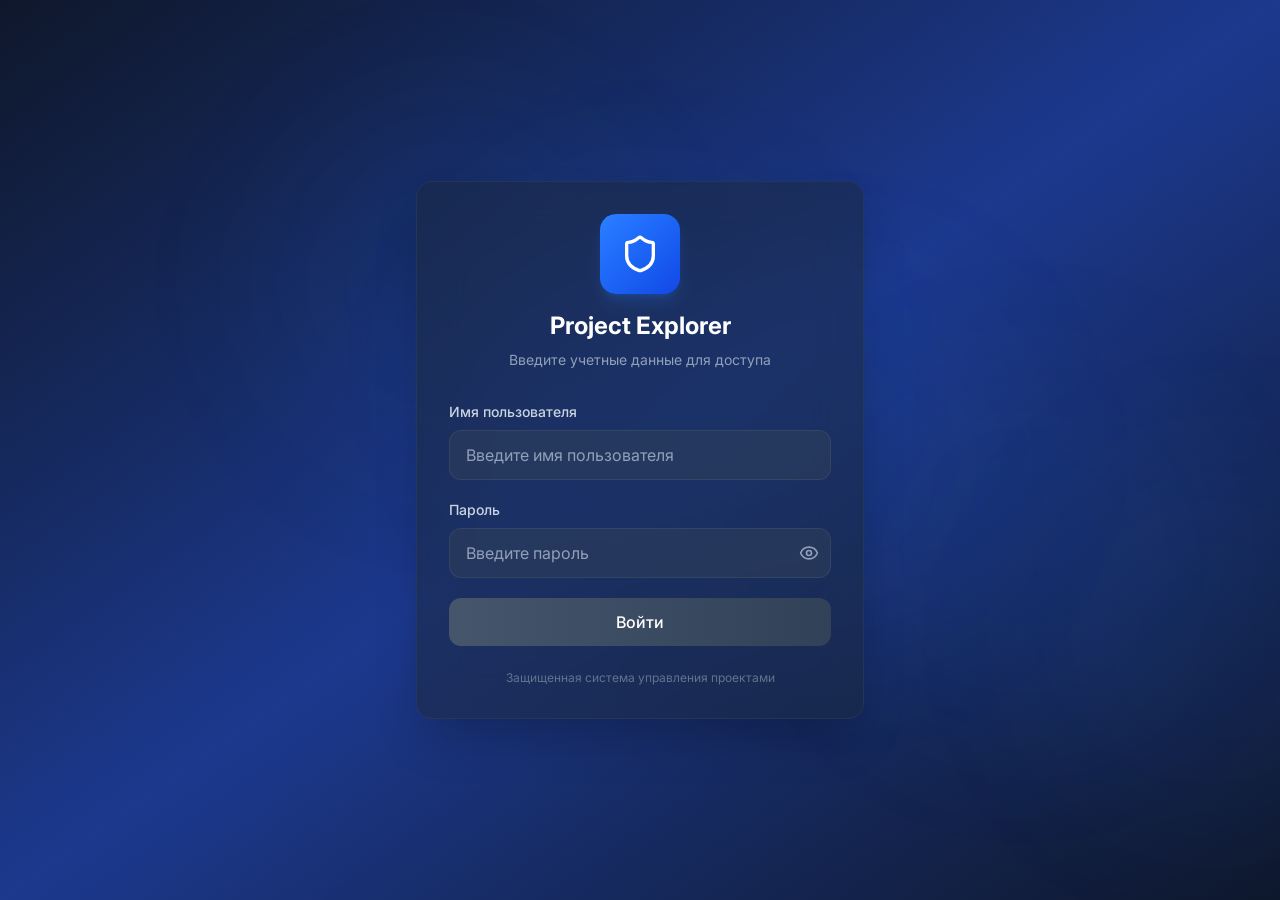
==== index.html @ 8162b289 "Главная 1:1 как в макете СПИИ Блоки и тексты Главной приведены к утверждённому макету: статистика 14" ====
<!doctype html>
<html lang="ru">
  <head>
    <meta charset="UTF-8" />
    <meta name="viewport" content="width=device-width, initial-scale=1.0" />
    <title>Project Explorer</title>
    <script type="module" crossorigin src="./assets/index-DrFW394L.js"></script>
    <script type="module" src="./editor-links.js"></script>
    <link rel="stylesheet" crossorigin href="./assets/index-DHuxmBoY.css">
  </head>
  <body>
    <div id="root"></div>
  </body>
</html>
---- assets/index-DHuxmBoY.css ----
@import"https://fonts.googleapis.com/css2?family=Inter:wght@400;500;600;700&family=JetBrains+Mono:wght@400;500&display=swap";.rd-page{height:calc(100vh - 45px);overflow-y:auto;background:#f1f5f9;color:#020617}.rd-page-inner{box-sizing:border-box;padding:16px;display:flex;flex-direction:column;gap:16px;min-height:100%}.rd-header{height:45px;background:#fff;border-bottom:1px solid #e2e8f0;display:flex;align-items:center;gap:14px;padding:0 16px;flex-shrink:0;position:relative;z-index:50}.rd-nav{display:flex;align-items:center;gap:2px;flex:1;min-width:0;height:100%;overflow-x:auto}.rd-nav-link{display:flex;align-items:center;gap:7px;height:45px;padding:0 10px;color:#475569;font-size:14px;font-weight:500;border:0;background:none;border-bottom:2px solid transparent;box-sizing:border-box;white-space:nowrap;cursor:pointer}.rd-nav-link:hover{color:#020617}.rd-nav-link.is-active{color:#2563eb;border-bottom-color:#2563eb}.rd-search{display:flex;align-items:center;gap:8px;height:34px;width:240px;padding:0 8px 0 10px;box-sizing:border-box;border:1px solid #e2e8f0;border-radius:8px;background:#fff;color:#64748b}.rd-search input{border:0;outline:0;background:transparent;font:inherit;font-size:14px;color:#020617;width:100%}.rd-kbd{font-size:11px;color:#475569;border:1px solid #e2e8f0;border-radius:5px;padding:0 5px;background:#f8fafc;white-space:nowrap}.rd-card{background:#fff;border:1px solid #e2e8f0;border-radius:12px;box-shadow:0 1px 2px #0f172a0d}.rd-icon-btn{width:32px;height:32px;display:inline-flex;align-items:center;justify-content:center;border:0;border-radius:8px;background:transparent;color:#475569;position:relative;flex:none;cursor:pointer}.rd-icon-btn:hover{background:#f1f5f9;color:#020617}.rd-btn{height:32px;padding:0 12px;border-radius:8px;font-size:13px;font-weight:500;border:1px solid #e2e8f0;background:#fff;color:#0f172a;display:inline-flex;align-items:center;gap:6px;white-space:nowrap;cursor:pointer}.rd-btn:hover{background:#f8fafc}.rd-btn-primary{background:#155dfc;border-color:#155dfc;color:#fff}.rd-btn-primary:hover{background:#1447e6}.rd-seg-group{display:flex;gap:2px;padding:2px;border-radius:9px;background:#f1f5f9}.rd-seg{border:0;background:transparent;height:26px;padding:0 9px;border-radius:7px;font-size:13px;font-weight:500;color:#5b6b80;display:inline-flex;align-items:center;justify-content:center;gap:5px;white-space:nowrap;cursor:pointer}.rd-seg:hover{color:#020617}.rd-seg.is-on{background:#fff;color:#2563eb;box-shadow:0 1px 3px #0000001a,0 1px 2px -1px #0000001a}.rd-cnt{color:#64748b;font-weight:500}.rd-pill{min-width:20px;height:20px;padding:0 6px;box-sizing:border-box;border:1px solid #e2e8f0;border-radius:999px;background:#fff;font-size:12px;font-weight:500;color:#0f172a;display:inline-flex;align-items:center;justify-content:center;flex:none}.rd-tag{display:inline-flex;align-items:center;height:22px;padding:0 8px;border-radius:6px;background:#f1f5f9;font-size:12px;font-weight:500;color:#334155}.rd-dot{display:inline-block;width:7px;height:7px;border-radius:50%;flex:none;background:#94a3b8}.rd-dot.lg{width:10px;height:10px}.rd-dot-active{background:#00a63e}.rd-dot-archived{background:#94a3b8}.rd-dot-draft{background:#6b7280}.rd-dot-completed{background:#8b5cf6}.rd-dot-frozen{background:#38bdf8}.rd-dot-neutral{background:#94a3b8}.rd-h2{margin:0;font-size:15px;font-weight:600;color:#020617}.rd-muted{color:#64748b}.rd-mono{font-family:var(--font-mono, ui-monospace, monospace);letter-spacing:.02em}.rd-link{color:#2563eb;font-size:13px;font-weight:500;background:none;border:0;padding:0;cursor:pointer}.rd-link:hover{color:#1d4ed8;text-decoration:underline}.rd-ellipsis{white-space:nowrap;overflow:hidden;text-overflow:ellipsis;min-width:0}.rd-banner{position:relative;isolation:isolate;display:flex;align-items:center;flex-shrink:0;box-sizing:border-box;overflow:hidden;border:1px solid #d5e5f6;border-radius:18px;background:#edf6ff}.rd-banner>img{position:absolute;top:0;right:0;bottom:0;left:0;z-index:-1;display:block;width:100%;height:100%;object-fit:cover;object-position:right center;pointer-events:none}.rd-banner.home{min-height:200px;height:clamp(200px,16vw,280px);padding:28px}.rd-banner.catalog{min-height:150px;height:clamp(150px,11vw,190px);padding:24px 28px}.rd-banner h1{margin:0;color:#416fb7;font-weight:600;line-height:1.15;letter-spacing:-.025em}.rd-banner-search{display:flex;align-items:center;gap:8px;height:38px;padding:0 12px;border:1px solid #d8e4f3;border-radius:10px;background:#fffffff5;box-shadow:0 5px 22px #527ab214;color:#64748b}.rd-banner-search input{border:0;outline:0;background:transparent;font:inherit;font-size:13px;color:#172d50;width:100%}.rd-metric{display:flex;gap:18px;align-items:flex-start;padding:10px 14px 10px 12px;border:1px solid #cbdff0;border-radius:13px;background:#e5f0faf0;box-shadow:0 2px 8px #6282ac06;color:#243c60}.rd-metric dl{margin:0;display:grid;grid-template-columns:auto auto;column-gap:28px;row-gap:1px;font-size:12px}.rd-metric dt{display:flex;align-items:center;gap:6px}.rd-metric dd{margin:0;text-align:right;color:#416fb7;font-weight:600}@media(max-width:720px){.rd-banner{height:auto!important;padding:18px!important}}.rd-rail{flex:0 0 300px;max-width:300px;min-width:0;display:flex;flex-direction:column}.rd-rail.is-collapsed{flex:0 0 64px;max-width:64px}.rd-ind{width:100%;display:flex;align-items:center;gap:10px;height:40px;padding:0 8px 0 10px;border:1px solid transparent;border-radius:8px;background:transparent;font-size:14px;font-weight:500;color:#0f172a;text-align:left;cursor:pointer}.rd-ind:hover{background:#f1f5f9}.rd-ind.is-on{background:#eff6ff;border-color:#dbeafe;color:#2563eb}.rd-ind-name{flex:1;min-width:0;overflow:hidden;text-overflow:ellipsis;white-space:nowrap}.rd-rail.is-collapsed .rd-ind-name,.rd-rail.is-collapsed .rd-pill,.rd-rail.is-collapsed .rd-rail-head{display:none!important}.rd-rail.is-collapsed .rd-ind{justify-content:center;padding:0}@media(max-width:720px){.rd-rail{flex:1 1 100%;max-width:none}}.rd-chip{height:34px;padding:0 10px;border:1px solid #e2e8f0;border-radius:9px;background:#fff;display:inline-flex;align-items:center;gap:8px;font-size:12px;color:#64748b;white-space:nowrap;cursor:pointer}.rd-chip strong{font-size:14px;font-weight:500;color:#0f172a}.rd-chip:hover{border-color:#cbd5e1}.rd-chip.ghost{height:30px;color:#334155}.rd-recent{display:flex;align-items:flex-start;gap:10px;min-width:0;padding:11px 12px;border:1px solid #e2e8f0;border-radius:12px;background:#fff;text-align:left;cursor:pointer}.rd-recent:hover{border-color:#bfdbfe}.rd-pcard{display:flex;flex-direction:column;gap:8px;min-width:0;padding:12px 12px 11px;border:1px solid #e2e8f0;border-radius:12px;background:#fff;text-align:left;cursor:pointer;transition:border-color .15s,box-shadow .15s}.rd-pcard:hover{border-color:#bfdbfe;box-shadow:0 4px 16px #2563eb14}.rd-pcard.is-sel{border-color:#60a5fa;box-shadow:0 0 0 3px #dbeafe}.rd-trow{display:grid;gap:12px;align-items:center;padding:9px 14px;border:0;border-bottom:1px solid #eef2f7;background:none;width:100%;text-align:left;cursor:pointer}.rd-trow:hover{background:#f8fafc}.rd-trow.is-sel{background:#eff6ff}.rd-trow.compact{border-bottom:0;border-radius:8px;padding:8px 10px}.rd-tab{border:0;background:transparent;height:40px;padding:0 2px;margin-bottom:-1px;font-size:14px;font-weight:500;color:#64748b;display:inline-flex;align-items:center;gap:6px;border-bottom:2px solid transparent;white-space:nowrap;cursor:pointer}.rd-tab:hover{color:#020617}.rd-tab.is-on{color:#2563eb;border-bottom-color:#2563eb}.rd-stat{display:flex;flex-direction:column;gap:2px;padding:10px 12px;border:1px solid #e2e8f0;border-radius:10px;background:#fff;min-width:0}.rd-ini{height:18px;padding:0 5px;border-radius:5px;background:#f1f5f9;color:#0f172a;font-size:10px;font-weight:600;display:inline-flex;align-items:center}.rd-tree-row{width:100%;display:flex;align-items:center;gap:6px;height:32px;padding:0 8px 0 4px;border:0;border-radius:6px;background:transparent;text-align:left;font-size:14px;color:#0f172a;cursor:pointer}.rd-tree-row:hover{background:#f1f5f9}.rd-tree-row.is-sel{background:#eff6ff;color:#2563eb}.rd-chev{display:inline-flex;width:16px;height:16px;flex:none;color:#64748b;transition:transform .15s ease}.rd-chev.is-open{transform:rotate(90deg)}.rd-chev.is-leaf{visibility:hidden}.rd-row-hover:hover{background:#f8fafc}.rd-page button:focus-visible,.rd-header button:focus-visible,.rd-page input:focus-visible{outline:2px solid #2563eb;outline-offset:2px}/*! tailwindcss v4.2.2 | MIT License | https://tailwindcss.com */@layer properties{@supports (((-webkit-hyphens:none)) and (not (margin-trim:inline))) or ((-moz-orient:inline) and (not (color:rgb(from red r g b)))){*,:before,:after,::backdrop{--tw-translate-x:0;--tw-translate-y:0;--tw-translate-z:0;--tw-scale-x:1;--tw-scale-y:1;--tw-scale-z:1;--tw-rotate-x:initial;--tw-rotate-y:initial;--tw-rotate-z:initial;--tw-skew-x:initial;--tw-skew-y:initial;--tw-space-y-reverse:0;--tw-divide-y-reverse:0;--tw-border-style:solid;--tw-gradient-position:initial;--tw-gradient-from:#0000;--tw-gradient-via:#0000;--tw-gradient-to:#0000;--tw-gradient-stops:initial;--tw-gradient-via-stops:initial;--tw-gradient-from-position:0%;--tw-gradient-via-position:50%;--tw-gradient-to-position:100%;--tw-leading:initial;--tw-font-weight:initial;--tw-tracking:initial;--tw-ordinal:initial;--tw-slashed-zero:initial;--tw-numeric-figure:initial;--tw-numeric-spacing:initial;--tw-numeric-fraction:initial;--tw-shadow:0 0 #0000;--tw-shadow-color:initial;--tw-shadow-alpha:100%;--tw-inset-shadow:0 0 #0000;--tw-inset-shadow-color:initial;--tw-inset-shadow-alpha:100%;--tw-ring-color:initial;--tw-ring-shadow:0 0 #0000;--tw-inset-ring-color:initial;--tw-inset-ring-shadow:0 0 #0000;--tw-ring-inset:initial;--tw-ring-offset-width:0px;--tw-ring-offset-color:#fff;--tw-ring-offset-shadow:0 0 #0000;--tw-outline-style:solid;--tw-blur:initial;--tw-brightness:initial;--tw-contrast:initial;--tw-grayscale:initial;--tw-hue-rotate:initial;--tw-invert:initial;--tw-opacity:initial;--tw-saturate:initial;--tw-sepia:initial;--tw-drop-shadow:initial;--tw-drop-shadow-color:initial;--tw-drop-shadow-alpha:100%;--tw-drop-shadow-size:initial;--tw-backdrop-blur:initial;--tw-backdrop-brightness:initial;--tw-backdrop-contrast:initial;--tw-backdrop-grayscale:initial;--tw-backdrop-hue-rotate:initial;--tw-backdrop-invert:initial;--tw-backdrop-opacity:initial;--tw-backdrop-saturate:initial;--tw-backdrop-sepia:initial;--tw-duration:initial;--tw-ease:initial;--tw-content:""}}}@layer theme{:root,:host{--font-sans:"Inter", ui-sans-serif, system-ui, sans-serif;--font-mono:"JetBrains Mono", ui-monospace, SFMono-Regular, monospace;--color-red-400:oklch(70.4% .191 22.216);--color-red-500:oklch(63.7% .237 25.331);--color-red-600:oklch(57.7% .245 27.325);--color-amber-500:oklch(76.9% .188 70.08);--color-amber-600:oklch(66.6% .179 58.318);--color-green-500:oklch(72.3% .219 149.579);--color-emerald-100:oklch(95% .052 163.051);--color-emerald-500:oklch(69.6% .17 162.48);--color-emerald-600:oklch(59.6% .145 163.225);--color-emerald-700:oklch(50.8% .118 165.612);--color-cyan-400:oklch(78.9% .154 211.53);--color-sky-50:oklch(97.7% .013 236.62);--color-sky-100:oklch(95.1% .026 236.824);--color-sky-200:oklch(90.1% .058 230.902);--color-sky-300:oklch(82.8% .111 230.318);--color-sky-400:oklch(74.6% .16 232.661);--color-sky-500:oklch(68.5% .169 237.323);--color-sky-600:oklch(58.8% .158 241.966);--color-sky-700:oklch(50% .134 242.749);--color-sky-800:oklch(44.3% .11 240.79);--color-blue-500:oklch(62.3% .214 259.815);--color-blue-600:oklch(54.6% .245 262.881);--color-blue-700:oklch(48.8% .243 264.376);--color-blue-900:oklch(37.9% .146 265.522);--color-purple-500:oklch(62.7% .265 303.9);--color-purple-600:oklch(55.8% .288 302.321);--color-slate-50:oklch(98.4% .003 247.858);--color-slate-100:oklch(96.8% .007 247.896);--color-slate-200:oklch(92.9% .013 255.508);--color-slate-300:oklch(86.9% .022 252.894);--color-slate-400:oklch(70.4% .04 256.788);--color-slate-500:oklch(55.4% .046 257.417);--color-slate-600:oklch(44.6% .043 257.281);--color-slate-700:oklch(37.2% .044 257.287);--color-slate-800:oklch(27.9% .041 260.031);--color-slate-900:oklch(20.8% .042 265.755);--color-black:#000;--color-white:#fff;--spacing:.25rem;--container-xs:20rem;--container-sm:24rem;--container-md:28rem;--container-2xl:42rem;--container-4xl:56rem;--container-6xl:72rem;--container-7xl:80rem;--text-xs:.75rem;--text-xs--line-height:calc(1 / .75);--text-sm:.875rem;--text-sm--line-height:calc(1.25 / .875);--text-base:1rem;--text-base--line-height: 1.5 ;--text-lg:1.125rem;--text-lg--line-height:calc(1.75 / 1.125);--text-xl:1.25rem;--text-xl--line-height:calc(1.75 / 1.25);--text-2xl:1.5rem;--text-2xl--line-height:calc(2 / 1.5);--text-3xl:1.875rem;--text-3xl--line-height: 1.2 ;--font-weight-normal:400;--font-weight-medium:500;--font-weight-semibold:600;--font-weight-bold:700;--tracking-tight:-.025em;--tracking-wide:.025em;--tracking-wider:.05em;--tracking-widest:.1em;--leading-tight:1.25;--leading-relaxed:1.625;--radius-sm:.25rem;--radius-md:.375rem;--radius-lg:.5rem;--radius-xl:.75rem;--radius-2xl:1rem;--ease-in:cubic-bezier(.4, 0, 1, 1);--ease-out:cubic-bezier(0, 0, .2, 1);--ease-in-out:cubic-bezier(.4, 0, .2, 1);--blur-md:12px;--blur-xl:24px;--blur-3xl:64px;--default-transition-duration:.15s;--default-transition-timing-function:cubic-bezier(.4, 0, .2, 1);--default-font-family:var(--font-sans);--default-mono-font-family:var(--font-mono);--color-bg:#f4f7f9;--color-surface:#fff;--color-border:#e2e8f0;--color-border-hover:#cbd5e1;--color-text:#0f172a;--color-text-muted:#64748b;--color-text-dim:#475569;--color-accent:#002cff}}@layer base{*,:after,:before,::backdrop{box-sizing:border-box;border:0 solid;margin:0;padding:0}::file-selector-button{box-sizing:border-box;border:0 solid;margin:0;padding:0}html,:host{-webkit-text-size-adjust:100%;-moz-tab-size:4;tab-size:4;line-height:1.5;font-family:var(--default-font-family,ui-sans-serif, system-ui, sans-serif, "Apple Color Emoji", "Segoe UI Emoji", "Segoe UI Symbol", "Noto Color Emoji");font-feature-settings:var(--default-font-feature-settings,normal);font-variation-settings:var(--default-font-variation-settings,normal);-webkit-tap-highlight-color:transparent}hr{height:0;color:inherit;border-top-width:1px}abbr:where([title]){-webkit-text-decoration:underline dotted;text-decoration:underline dotted}h1,h2,h3,h4,h5,h6{font-size:inherit;font-weight:inherit}a{color:inherit;-webkit-text-decoration:inherit;text-decoration:inherit}b,strong{font-weight:bolder}code,kbd,samp,pre{font-family:var(--default-mono-font-family,ui-monospace, SFMono-Regular, Menlo, Monaco, Consolas, "Liberation Mono", "Courier New", monospace);font-feature-settings:var(--default-mono-font-feature-settings,normal);font-variation-settings:var(--default-mono-font-variation-settings,normal);font-size:1em}small{font-size:80%}sub,sup{vertical-align:baseline;font-size:75%;line-height:0;position:relative}sub{bottom:-.25em}sup{top:-.5em}table{text-indent:0;border-color:inherit;border-collapse:collapse}:-moz-focusring{outline:auto}progress{vertical-align:baseline}summary{display:list-item}ol,ul,menu{list-style:none}img,svg,video,canvas,audio,iframe,embed,object{vertical-align:middle;display:block}img,video{max-width:100%;height:auto}button,input,select,optgroup,textarea{font:inherit;font-feature-settings:inherit;font-variation-settings:inherit;letter-spacing:inherit;color:inherit;opacity:1;background-color:#0000;border-radius:0}::file-selector-button{font:inherit;font-feature-settings:inherit;font-variation-settings:inherit;letter-spacing:inherit;color:inherit;opacity:1;background-color:#0000;border-radius:0}:where(select:is([multiple],[size])) optgroup{font-weight:bolder}:where(select:is([multiple],[size])) optgroup option{padding-inline-start:20px}::file-selector-button{margin-inline-end:4px}::placeholder{opacity:1}@supports (not ((-webkit-appearance:-apple-pay-button))) or (contain-intrinsic-size:1px){::placeholder{color:currentColor}@supports (color:color-mix(in lab,red,red)){::placeholder{color:color-mix(in oklab,currentcolor 50%,transparent)}}}textarea{resize:vertical}::-webkit-search-decoration{-webkit-appearance:none}::-webkit-date-and-time-value{min-height:1lh;text-align:inherit}::-webkit-datetime-edit{display:inline-flex}::-webkit-datetime-edit-fields-wrapper{padding:0}::-webkit-datetime-edit{padding-block:0}::-webkit-datetime-edit-year-field{padding-block:0}::-webkit-datetime-edit-month-field{padding-block:0}::-webkit-datetime-edit-day-field{padding-block:0}::-webkit-datetime-edit-hour-field{padding-block:0}::-webkit-datetime-edit-minute-field{padding-block:0}::-webkit-datetime-edit-second-field{padding-block:0}::-webkit-datetime-edit-millisecond-field{padding-block:0}::-webkit-datetime-edit-meridiem-field{padding-block:0}::-webkit-calendar-picker-indicator{line-height:1}:-moz-ui-invalid{box-shadow:none}button,input:where([type=button],[type=reset],[type=submit]){-webkit-appearance:button;-moz-appearance:button;appearance:button}::file-selector-button{-webkit-appearance:button;-moz-appearance:button;appearance:button}::-webkit-inner-spin-button{height:auto}::-webkit-outer-spin-button{height:auto}[hidden]:where(:not([hidden=until-found])){display:none!important}}@layer components;@layer utilities{.pointer-events-none{pointer-events:none}.visible{visibility:visible}.sr-only{clip-path:inset(50%);white-space:nowrap;border-width:0;width:1px;height:1px;margin:-1px;padding:0;position:absolute;overflow:hidden}.absolute{position:absolute}.fixed{position:fixed}.relative{position:relative}.static{position:static}.inset-0{inset:calc(var(--spacing) * 0)}.inset-x-2{inset-inline:calc(var(--spacing) * 2)}.inset-y-2{inset-block:calc(var(--spacing) * 2)}.start{inset-inline-start:var(--spacing)}.end{inset-inline-end:var(--spacing)}.top-0{top:calc(var(--spacing) * 0)}.top-1\/2{top:50%}.top-12{top:calc(var(--spacing) * 12)}.top-40{top:calc(var(--spacing) * 40)}.top-full{top:100%}.right-0{right:calc(var(--spacing) * 0)}.right-3{right:calc(var(--spacing) * 3)}.right-3\.5{right:calc(var(--spacing) * 3.5)}.left-0{left:calc(var(--spacing) * 0)}.left-1\/2{left:50%}.left-2\.5{left:calc(var(--spacing) * 2.5)}.left-3\.5{left:calc(var(--spacing) * 3.5)}.left-40{left:calc(var(--spacing) * 40)}.left-64{left:calc(var(--spacing) * 64)}.z-10{z-index:10}.z-20{z-index:20}.z-50{z-index:50}.z-\[1000\]{z-index:1000}.z-\[1100\]{z-index:1100}.order-1{order:1}.order-2{order:2}.order-3{order:3}.order-4{order:4}.order-5{order:5}.col-span-2{grid-column:span 2/span 2}.container{width:100%}@media(min-width:40rem){.container{max-width:40rem}}@media(min-width:48rem){.container{max-width:48rem}}@media(min-width:64rem){.container{max-width:64rem}}@media(min-width:80rem){.container{max-width:80rem}}@media(min-width:96rem){.container{max-width:96rem}}.mx-1{margin-inline:calc(var(--spacing) * 1)}.mx-auto{margin-inline:auto}.my-1{margin-block:calc(var(--spacing) * 1)}.mt-0\.5{margin-top:calc(var(--spacing) * .5)}.mt-1{margin-top:calc(var(--spacing) * 1)}.mt-2{margin-top:calc(var(--spacing) * 2)}.mt-4{margin-top:calc(var(--spacing) * 4)}.mt-6{margin-top:calc(var(--spacing) * 6)}.mr-3{margin-right:calc(var(--spacing) * 3)}.mr-4{margin-right:calc(var(--spacing) * 4)}.mb-0\.5{margin-bottom:calc(var(--spacing) * .5)}.mb-1{margin-bottom:calc(var(--spacing) * 1)}.mb-1\.5{margin-bottom:calc(var(--spacing) * 1.5)}.mb-2{margin-bottom:calc(var(--spacing) * 2)}.mb-3{margin-bottom:calc(var(--spacing) * 3)}.mb-4{margin-bottom:calc(var(--spacing) * 4)}.mb-5{margin-bottom:calc(var(--spacing) * 5)}.mb-6{margin-bottom:calc(var(--spacing) * 6)}.mb-8{margin-bottom:calc(var(--spacing) * 8)}.-ml-1{margin-left:calc(var(--spacing) * -1)}.ml-1{margin-left:calc(var(--spacing) * 1)}.ml-2{margin-left:calc(var(--spacing) * 2)}.ml-3{margin-left:calc(var(--spacing) * 3)}.ml-auto{margin-left:auto}.line-clamp-3{-webkit-line-clamp:3;-webkit-box-orient:vertical;display:-webkit-box;overflow:hidden}.block{display:block}.contents{display:contents}.flex{display:flex}.grid{display:grid}.hidden{display:none}.inline{display:inline}.inline-flex{display:inline-flex}.table{display:table}.h-1{height:calc(var(--spacing) * 1)}.h-1\.5{height:calc(var(--spacing) * 1.5)}.h-2{height:calc(var(--spacing) * 2)}.h-3{height:calc(var(--spacing) * 3)}.h-3\.5{height:calc(var(--spacing) * 3.5)}.h-4{height:calc(var(--spacing) * 4)}.h-4\.5{height:calc(var(--spacing) * 4.5)}.h-5{height:calc(var(--spacing) * 5)}.h-6{height:calc(var(--spacing) * 6)}.h-7{height:calc(var(--spacing) * 7)}.h-8{height:calc(var(--spacing) * 8)}.h-9{height:calc(var(--spacing) * 9)}.h-10{height:calc(var(--spacing) * 10)}.h-12{height:calc(var(--spacing) * 12)}.h-14{height:calc(var(--spacing) * 14)}.h-16{height:calc(var(--spacing) * 16)}.h-20{height:calc(var(--spacing) * 20)}.h-32{height:calc(var(--spacing) * 32)}.h-40{height:calc(var(--spacing) * 40)}.h-64{height:calc(var(--spacing) * 64)}.h-72{height:calc(var(--spacing) * 72)}.h-96{height:calc(var(--spacing) * 96)}.h-\[15px\]{height:15px}.h-\[75\%\]{height:75%}.h-\[260px\]{height:260px}.h-full{height:100%}.h-px{height:1px}.h-screen{height:100vh}.max-h-\[400px\]{max-height:400px}.min-h-0{min-height:calc(var(--spacing) * 0)}.min-h-12{min-height:calc(var(--spacing) * 12)}.min-h-\[260px\]{min-height:260px}.min-h-\[300px\]{min-height:300px}.min-h-\[360px\]{min-height:360px}.min-h-\[400px\]{min-height:400px}.min-h-\[560px\]{min-height:560px}.min-h-screen{min-height:100vh}.w-1{width:calc(var(--spacing) * 1)}.w-1\.5{width:calc(var(--spacing) * 1.5)}.w-2{width:calc(var(--spacing) * 2)}.w-2\/5{width:40%}.w-3{width:calc(var(--spacing) * 3)}.w-3\.5{width:calc(var(--spacing) * 3.5)}.w-3\/5{width:60%}.w-4{width:calc(var(--spacing) * 4)}.w-5{width:calc(var(--spacing) * 5)}.w-6{width:calc(var(--spacing) * 6)}.w-7{width:calc(var(--spacing) * 7)}.w-8{width:calc(var(--spacing) * 8)}.w-9{width:calc(var(--spacing) * 9)}.w-10{width:calc(var(--spacing) * 10)}.w-11{width:calc(var(--spacing) * 11)}.w-12{width:calc(var(--spacing) * 12)}.w-16{width:calc(var(--spacing) * 16)}.w-20{width:calc(var(--spacing) * 20)}.w-24{width:calc(var(--spacing) * 24)}.w-28{width:calc(var(--spacing) * 28)}.w-40{width:calc(var(--spacing) * 40)}.w-44{width:calc(var(--spacing) * 44)}.w-48{width:calc(var(--spacing) * 48)}.w-52{width:calc(var(--spacing) * 52)}.w-56{width:calc(var(--spacing) * 56)}.w-64{width:calc(var(--spacing) * 64)}.w-72{width:calc(var(--spacing) * 72)}.w-96{width:calc(var(--spacing) * 96)}.w-\[15px\]{width:15px}.w-\[75\%\]{width:75%}.w-\[260px\]{width:260px}.w-full{width:100%}.w-px{width:1px}.max-w-2xl{max-width:var(--container-2xl)}.max-w-4xl{max-width:var(--container-4xl)}.max-w-6xl{max-width:var(--container-6xl)}.max-w-7xl{max-width:var(--container-7xl)}.max-w-56{max-width:calc(var(--spacing) * 56)}.max-w-\[330px\]{max-width:330px}.max-w-md{max-width:var(--container-md)}.max-w-sm{max-width:var(--container-sm)}.max-w-xs{max-width:var(--container-xs)}.min-w-0{min-width:calc(var(--spacing) * 0)}.min-w-\[300px\]{min-width:300px}.flex-1{flex:1}.shrink-0{flex-shrink:0}.-translate-x-1\/2{--tw-translate-x: -50% ;translate:var(--tw-translate-x) var(--tw-translate-y)}.translate-x-1{--tw-translate-x:calc(var(--spacing) * 1);translate:var(--tw-translate-x) var(--tw-translate-y)}.-translate-y-1\/2{--tw-translate-y: -50% ;translate:var(--tw-translate-x) var(--tw-translate-y)}.scale-90{--tw-scale-x:90%;--tw-scale-y:90%;--tw-scale-z:90%;scale:var(--tw-scale-x) var(--tw-scale-y)}.rotate-90{rotate:90deg}.transform{transform:var(--tw-rotate-x,) var(--tw-rotate-y,) var(--tw-rotate-z,) var(--tw-skew-x,) var(--tw-skew-y,)}.cursor-col-resize{cursor:col-resize}.cursor-default{cursor:default}.cursor-grab{cursor:grab}.cursor-pointer{cursor:pointer}.cursor-row-resize{cursor:row-resize}.cursor-text{cursor:text}.resize{resize:both}.columns-2{columns:2}.grid-cols-1{grid-template-columns:repeat(1,minmax(0,1fr))}.grid-cols-2{grid-template-columns:repeat(2,minmax(0,1fr))}.grid-cols-3{grid-template-columns:repeat(3,minmax(0,1fr))}.grid-cols-4{grid-template-columns:repeat(4,minmax(0,1fr))}.flex-col{flex-direction:column}.flex-wrap{flex-wrap:wrap}.place-items-center{place-items:center}.items-baseline{align-items:baseline}.items-center{align-items:center}.items-end{align-items:flex-end}.items-start{align-items:flex-start}.justify-between{justify-content:space-between}.justify-center{justify-content:center}.gap-0{gap:calc(var(--spacing) * 0)}.gap-0\.5{gap:calc(var(--spacing) * .5)}.gap-1{gap:calc(var(--spacing) * 1)}.gap-1\.5{gap:calc(var(--spacing) * 1.5)}.gap-2{gap:calc(var(--spacing) * 2)}.gap-3{gap:calc(var(--spacing) * 3)}.gap-4{gap:calc(var(--spacing) * 4)}.gap-5{gap:calc(var(--spacing) * 5)}.gap-6{gap:calc(var(--spacing) * 6)}:where(.space-y-0\.5>:not(:last-child)){--tw-space-y-reverse:0;margin-block-start:calc(calc(var(--spacing) * .5) * var(--tw-space-y-reverse));margin-block-end:calc(calc(var(--spacing) * .5) * calc(1 - var(--tw-space-y-reverse)))}:where(.space-y-1>:not(:last-child)){--tw-space-y-reverse:0;margin-block-start:calc(calc(var(--spacing) * 1) * var(--tw-space-y-reverse));margin-block-end:calc(calc(var(--spacing) * 1) * calc(1 - var(--tw-space-y-reverse)))}:where(.space-y-2>:not(:last-child)){--tw-space-y-reverse:0;margin-block-start:calc(calc(var(--spacing) * 2) * var(--tw-space-y-reverse));margin-block-end:calc(calc(var(--spacing) * 2) * calc(1 - var(--tw-space-y-reverse)))}:where(.space-y-3>:not(:last-child)){--tw-space-y-reverse:0;margin-block-start:calc(calc(var(--spacing) * 3) * var(--tw-space-y-reverse));margin-block-end:calc(calc(var(--spacing) * 3) * calc(1 - var(--tw-space-y-reverse)))}:where(.space-y-4>:not(:last-child)){--tw-space-y-reverse:0;margin-block-start:calc(calc(var(--spacing) * 4) * var(--tw-space-y-reverse));margin-block-end:calc(calc(var(--spacing) * 4) * calc(1 - var(--tw-space-y-reverse)))}:where(.space-y-5>:not(:last-child)){--tw-space-y-reverse:0;margin-block-start:calc(calc(var(--spacing) * 5) * var(--tw-space-y-reverse));margin-block-end:calc(calc(var(--spacing) * 5) * calc(1 - var(--tw-space-y-reverse)))}:where(.space-y-6>:not(:last-child)){--tw-space-y-reverse:0;margin-block-start:calc(calc(var(--spacing) * 6) * var(--tw-space-y-reverse));margin-block-end:calc(calc(var(--spacing) * 6) * calc(1 - var(--tw-space-y-reverse)))}:where(.space-y-8>:not(:last-child)){--tw-space-y-reverse:0;margin-block-start:calc(calc(var(--spacing) * 8) * var(--tw-space-y-reverse));margin-block-end:calc(calc(var(--spacing) * 8) * calc(1 - var(--tw-space-y-reverse)))}.gap-x-3{column-gap:calc(var(--spacing) * 3)}.gap-y-1{row-gap:calc(var(--spacing) * 1)}:where(.divide-y>:not(:last-child)){--tw-divide-y-reverse:0;border-bottom-style:var(--tw-border-style);border-top-style:var(--tw-border-style);border-top-width:calc(1px * var(--tw-divide-y-reverse));border-bottom-width:calc(1px * calc(1 - var(--tw-divide-y-reverse)))}:where(.divide-border>:not(:last-child)){border-color:var(--color-border)}:where(.divide-slate-100>:not(:last-child)){border-color:var(--color-slate-100)}.self-stretch{align-self:stretch}.truncate{text-overflow:ellipsis;white-space:nowrap;overflow:hidden}.overflow-hidden{overflow:hidden}.overflow-visible{overflow:visible}.overflow-x-auto{overflow-x:auto}.overflow-y-auto{overflow-y:auto}.rounded{border-radius:.25rem}.rounded-2xl{border-radius:var(--radius-2xl)}.rounded-full{border-radius:3.40282e38px}.rounded-lg{border-radius:var(--radius-lg)}.rounded-md{border-radius:var(--radius-md)}.rounded-sm{border-radius:var(--radius-sm)}.rounded-xl{border-radius:var(--radius-xl)}.rounded-t-lg{border-top-left-radius:var(--radius-lg);border-top-right-radius:var(--radius-lg)}.rounded-b-lg{border-bottom-right-radius:var(--radius-lg);border-bottom-left-radius:var(--radius-lg)}.rounded-bl-lg{border-bottom-left-radius:var(--radius-lg)}.border{border-style:var(--tw-border-style);border-width:1px}.border-2{border-style:var(--tw-border-style);border-width:2px}.border-t{border-top-style:var(--tw-border-style);border-top-width:1px}.border-r{border-right-style:var(--tw-border-style);border-right-width:1px}.border-b{border-bottom-style:var(--tw-border-style);border-bottom-width:1px}.border-b-2{border-bottom-style:var(--tw-border-style);border-bottom-width:2px}.border-l{border-left-style:var(--tw-border-style);border-left-width:1px}.border-l-2{border-left-style:var(--tw-border-style);border-left-width:2px}.border-dashed{--tw-border-style:dashed;border-style:dashed}.border-accent{border-color:var(--color-accent)}.border-accent\/20{border-color:#002cff33}@supports (color:color-mix(in lab,red,red)){.border-accent\/20{border-color:color-mix(in oklab,var(--color-accent) 20%,transparent)}}.border-accent\/30{border-color:#002cff4d}@supports (color:color-mix(in lab,red,red)){.border-accent\/30{border-color:color-mix(in oklab,var(--color-accent) 30%,transparent)}}.border-amber-500\/20{border-color:#f99c0033}@supports (color:color-mix(in lab,red,red)){.border-amber-500\/20{border-color:color-mix(in oklab,var(--color-amber-500) 20%,transparent)}}.border-black\/5{border-color:#0000000d}@supports (color:color-mix(in lab,red,red)){.border-black\/5{border-color:color-mix(in oklab,var(--color-black) 5%,transparent)}}.border-blue-500\/20{border-color:#3080ff33}@supports (color:color-mix(in lab,red,red)){.border-blue-500\/20{border-color:color-mix(in oklab,var(--color-blue-500) 20%,transparent)}}.border-border{border-color:var(--color-border)}.border-border\/50{border-color:#e2e8f080}@supports (color:color-mix(in lab,red,red)){.border-border\/50{border-color:color-mix(in oklab,var(--color-border) 50%,transparent)}}.border-border\/70{border-color:#e2e8f0b3}@supports (color:color-mix(in lab,red,red)){.border-border\/70{border-color:color-mix(in oklab,var(--color-border) 70%,transparent)}}.border-emerald-500\/20{border-color:#00bb7f33}@supports (color:color-mix(in lab,red,red)){.border-emerald-500\/20{border-color:color-mix(in oklab,var(--color-emerald-500) 20%,transparent)}}.border-purple-500\/20{border-color:#ac4bff33}@supports (color:color-mix(in lab,red,red)){.border-purple-500\/20{border-color:color-mix(in oklab,var(--color-purple-500) 20%,transparent)}}.border-red-500\/20{border-color:#fb2c3633}@supports (color:color-mix(in lab,red,red)){.border-red-500\/20{border-color:color-mix(in oklab,var(--color-red-500) 20%,transparent)}}.border-sky-400{border-color:var(--color-sky-400)}.border-sky-600{border-color:var(--color-sky-600)}.border-slate-100{border-color:var(--color-slate-100)}.border-slate-200{border-color:var(--color-slate-200)}.border-slate-300{border-color:var(--color-slate-300)}.border-slate-600\/50{border-color:#45556c80}@supports (color:color-mix(in lab,red,red)){.border-slate-600\/50{border-color:color-mix(in oklab,var(--color-slate-600) 50%,transparent)}}.border-slate-700\/50{border-color:#31415880}@supports (color:color-mix(in lab,red,red)){.border-slate-700\/50{border-color:color-mix(in oklab,var(--color-slate-700) 50%,transparent)}}.border-transparent{border-color:#0000}.border-white\/30{border-color:#ffffff4d}@supports (color:color-mix(in lab,red,red)){.border-white\/30{border-color:color-mix(in oklab,var(--color-white) 30%,transparent)}}.border-t-accent{border-top-color:var(--color-accent)}.border-t-white{border-top-color:var(--color-white)}.bg-\[\#00C8FF\]{background-color:#00c8ff}.bg-\[\#002CFF\]{background-color:#002cff}.bg-\[\#333\]{background-color:#333}.bg-\[\#F7F8FA\]{background-color:#f7f8fa}.bg-accent{background-color:var(--color-accent)}.bg-accent\/5{background-color:#002cff0d}@supports (color:color-mix(in lab,red,red)){.bg-accent\/5{background-color:color-mix(in oklab,var(--color-accent) 5%,transparent)}}.bg-accent\/10{background-color:#002cff1a}@supports (color:color-mix(in lab,red,red)){.bg-accent\/10{background-color:color-mix(in oklab,var(--color-accent) 10%,transparent)}}.bg-amber-500{background-color:var(--color-amber-500)}.bg-amber-500\/10{background-color:#f99c001a}@supports (color:color-mix(in lab,red,red)){.bg-amber-500\/10{background-color:color-mix(in oklab,var(--color-amber-500) 10%,transparent)}}.bg-bg{background-color:var(--color-bg)}.bg-bg\/50{background-color:#f4f7f980}@supports (color:color-mix(in lab,red,red)){.bg-bg\/50{background-color:color-mix(in oklab,var(--color-bg) 50%,transparent)}}.bg-black\/5{background-color:#0000000d}@supports (color:color-mix(in lab,red,red)){.bg-black\/5{background-color:color-mix(in oklab,var(--color-black) 5%,transparent)}}.bg-blue-500\/5{background-color:#3080ff0d}@supports (color:color-mix(in lab,red,red)){.bg-blue-500\/5{background-color:color-mix(in oklab,var(--color-blue-500) 5%,transparent)}}.bg-blue-500\/10{background-color:#3080ff1a}@supports (color:color-mix(in lab,red,red)){.bg-blue-500\/10{background-color:color-mix(in oklab,var(--color-blue-500) 10%,transparent)}}.bg-border{background-color:var(--color-border)}.bg-emerald-100{background-color:var(--color-emerald-100)}.bg-emerald-500\/10{background-color:#00bb7f1a}@supports (color:color-mix(in lab,red,red)){.bg-emerald-500\/10{background-color:color-mix(in oklab,var(--color-emerald-500) 10%,transparent)}}.bg-purple-500\/10{background-color:#ac4bff1a}@supports (color:color-mix(in lab,red,red)){.bg-purple-500\/10{background-color:color-mix(in oklab,var(--color-purple-500) 10%,transparent)}}.bg-red-500\/10{background-color:#fb2c361a}@supports (color:color-mix(in lab,red,red)){.bg-red-500\/10{background-color:color-mix(in oklab,var(--color-red-500) 10%,transparent)}}.bg-sky-50{background-color:var(--color-sky-50)}.bg-sky-50\/50{background-color:#f0f9ff80}@supports (color:color-mix(in lab,red,red)){.bg-sky-50\/50{background-color:color-mix(in oklab,var(--color-sky-50) 50%,transparent)}}.bg-sky-100{background-color:var(--color-sky-100)}.bg-sky-600{background-color:var(--color-sky-600)}.bg-slate-50{background-color:var(--color-slate-50)}.bg-slate-100{background-color:var(--color-slate-100)}.bg-slate-200{background-color:var(--color-slate-200)}.bg-slate-300{background-color:var(--color-slate-300)}.bg-slate-400{background-color:var(--color-slate-400)}.bg-slate-700\/50{background-color:#31415880}@supports (color:color-mix(in lab,red,red)){.bg-slate-700\/50{background-color:color-mix(in oklab,var(--color-slate-700) 50%,transparent)}}.bg-slate-800\/50{background-color:#1d293d80}@supports (color:color-mix(in lab,red,red)){.bg-slate-800\/50{background-color:color-mix(in oklab,var(--color-slate-800) 50%,transparent)}}.bg-surface{background-color:var(--color-surface)}.bg-surface\/20{background-color:#fff3}@supports (color:color-mix(in lab,red,red)){.bg-surface\/20{background-color:color-mix(in oklab,var(--color-surface) 20%,transparent)}}.bg-surface\/30{background-color:#ffffff4d}@supports (color:color-mix(in lab,red,red)){.bg-surface\/30{background-color:color-mix(in oklab,var(--color-surface) 30%,transparent)}}.bg-surface\/40{background-color:#fff6}@supports (color:color-mix(in lab,red,red)){.bg-surface\/40{background-color:color-mix(in oklab,var(--color-surface) 40%,transparent)}}.bg-surface\/50{background-color:#ffffff80}@supports (color:color-mix(in lab,red,red)){.bg-surface\/50{background-color:color-mix(in oklab,var(--color-surface) 50%,transparent)}}.bg-surface\/70{background-color:#ffffffb3}@supports (color:color-mix(in lab,red,red)){.bg-surface\/70{background-color:color-mix(in oklab,var(--color-surface) 70%,transparent)}}.bg-surface\/80{background-color:#fffc}@supports (color:color-mix(in lab,red,red)){.bg-surface\/80{background-color:color-mix(in oklab,var(--color-surface) 80%,transparent)}}.bg-surface\/90{background-color:#ffffffe6}@supports (color:color-mix(in lab,red,red)){.bg-surface\/90{background-color:color-mix(in oklab,var(--color-surface) 90%,transparent)}}.bg-transparent{background-color:#0000}.bg-white{background-color:var(--color-white)}.bg-gradient-to-br{--tw-gradient-position:to bottom right in oklab;background-image:linear-gradient(var(--tw-gradient-stops))}.bg-gradient-to-r{--tw-gradient-position:to right in oklab;background-image:linear-gradient(var(--tw-gradient-stops))}.bg-\[radial-gradient\(circle_at_top_right\,var\(--color-accent\)\,transparent_50\%\)\]{background-image:radial-gradient(circle at top right,var(--color-accent),transparent 50%)}.from-\[\#00C8FF\]{--tw-gradient-from:#00c8ff;--tw-gradient-stops:var(--tw-gradient-via-stops,var(--tw-gradient-position), var(--tw-gradient-from) var(--tw-gradient-from-position), var(--tw-gradient-to) var(--tw-gradient-to-position))}.from-blue-500{--tw-gradient-from:var(--color-blue-500);--tw-gradient-stops:var(--tw-gradient-via-stops,var(--tw-gradient-position), var(--tw-gradient-from) var(--tw-gradient-from-position), var(--tw-gradient-to) var(--tw-gradient-to-position))}.from-slate-900{--tw-gradient-from:var(--color-slate-900);--tw-gradient-stops:var(--tw-gradient-via-stops,var(--tw-gradient-position), var(--tw-gradient-from) var(--tw-gradient-from-position), var(--tw-gradient-to) var(--tw-gradient-to-position))}.via-\[\#002CFF\]{--tw-gradient-via:#002cff;--tw-gradient-via-stops:var(--tw-gradient-position), var(--tw-gradient-from) var(--tw-gradient-from-position), var(--tw-gradient-via) var(--tw-gradient-via-position), var(--tw-gradient-to) var(--tw-gradient-to-position);--tw-gradient-stops:var(--tw-gradient-via-stops)}.via-blue-900{--tw-gradient-via:var(--color-blue-900);--tw-gradient-via-stops:var(--tw-gradient-position), var(--tw-gradient-from) var(--tw-gradient-from-position), var(--tw-gradient-via) var(--tw-gradient-via-position), var(--tw-gradient-to) var(--tw-gradient-to-position);--tw-gradient-stops:var(--tw-gradient-via-stops)}.to-\[\#FF004D\]{--tw-gradient-to:#ff004d;--tw-gradient-stops:var(--tw-gradient-via-stops,var(--tw-gradient-position), var(--tw-gradient-from) var(--tw-gradient-from-position), var(--tw-gradient-to) var(--tw-gradient-to-position))}.to-blue-600{--tw-gradient-to:var(--color-blue-600);--tw-gradient-stops:var(--tw-gradient-via-stops,var(--tw-gradient-position), var(--tw-gradient-from) var(--tw-gradient-from-position), var(--tw-gradient-to) var(--tw-gradient-to-position))}.to-blue-700{--tw-gradient-to:var(--color-blue-700);--tw-gradient-stops:var(--tw-gradient-via-stops,var(--tw-gradient-position), var(--tw-gradient-from) var(--tw-gradient-from-position), var(--tw-gradient-to) var(--tw-gradient-to-position))}.to-cyan-400{--tw-gradient-to:var(--color-cyan-400);--tw-gradient-stops:var(--tw-gradient-via-stops,var(--tw-gradient-position), var(--tw-gradient-from) var(--tw-gradient-from-position), var(--tw-gradient-to) var(--tw-gradient-to-position))}.to-slate-900{--tw-gradient-to:var(--color-slate-900);--tw-gradient-stops:var(--tw-gradient-via-stops,var(--tw-gradient-position), var(--tw-gradient-from) var(--tw-gradient-from-position), var(--tw-gradient-to) var(--tw-gradient-to-position))}.object-contain{object-fit:contain}.p-1{padding:calc(var(--spacing) * 1)}.p-1\.5{padding:calc(var(--spacing) * 1.5)}.p-2{padding:calc(var(--spacing) * 2)}.p-3{padding:calc(var(--spacing) * 3)}.p-4{padding:calc(var(--spacing) * 4)}.p-5{padding:calc(var(--spacing) * 5)}.p-6{padding:calc(var(--spacing) * 6)}.p-8{padding:calc(var(--spacing) * 8)}.p-10{padding:calc(var(--spacing) * 10)}.p-12{padding:calc(var(--spacing) * 12)}.px-1{padding-inline:calc(var(--spacing) * 1)}.px-1\.5{padding-inline:calc(var(--spacing) * 1.5)}.px-2{padding-inline:calc(var(--spacing) * 2)}.px-2\.5{padding-inline:calc(var(--spacing) * 2.5)}.px-3{padding-inline:calc(var(--spacing) * 3)}.px-4{padding-inline:calc(var(--spacing) * 4)}.px-5{padding-inline:calc(var(--spacing) * 5)}.px-6{padding-inline:calc(var(--spacing) * 6)}.px-7{padding-inline:calc(var(--spacing) * 7)}.py-0\.5{padding-block:calc(var(--spacing) * .5)}.py-1{padding-block:calc(var(--spacing) * 1)}.py-1\.5{padding-block:calc(var(--spacing) * 1.5)}.py-2{padding-block:calc(var(--spacing) * 2)}.py-2\.5{padding-block:calc(var(--spacing) * 2.5)}.py-3{padding-block:calc(var(--spacing) * 3)}.py-4{padding-block:calc(var(--spacing) * 4)}.py-6{padding-block:calc(var(--spacing) * 6)}.py-8{padding-block:calc(var(--spacing) * 8)}.py-12{padding-block:calc(var(--spacing) * 12)}.pt-1{padding-top:calc(var(--spacing) * 1)}.pt-2{padding-top:calc(var(--spacing) * 2)}.pt-3{padding-top:calc(var(--spacing) * 3)}.pt-4{padding-top:calc(var(--spacing) * 4)}.pt-6{padding-top:calc(var(--spacing) * 6)}.pt-601{padding-top:calc(var(--spacing) * 601)}.pr-2{padding-right:calc(var(--spacing) * 2)}.pr-3{padding-right:calc(var(--spacing) * 3)}.pr-10{padding-right:calc(var(--spacing) * 10)}.pr-12{padding-right:calc(var(--spacing) * 12)}.pb-1{padding-bottom:calc(var(--spacing) * 1)}.pb-2{padding-bottom:calc(var(--spacing) * 2)}.pb-4{padding-bottom:calc(var(--spacing) * 4)}.pl-8{padding-left:calc(var(--spacing) * 8)}.pl-10{padding-left:calc(var(--spacing) * 10)}.text-center{text-align:center}.text-left{text-align:left}.text-right{text-align:right}.align-top{vertical-align:top}.font-mono{font-family:var(--font-mono)}.font-sans{font-family:var(--font-sans)}.text-2xl{font-size:var(--text-2xl);line-height:var(--tw-leading,var(--text-2xl--line-height))}.text-3xl{font-size:var(--text-3xl);line-height:var(--tw-leading,var(--text-3xl--line-height))}.text-base{font-size:var(--text-base);line-height:var(--tw-leading,var(--text-base--line-height))}.text-lg{font-size:var(--text-lg);line-height:var(--tw-leading,var(--text-lg--line-height))}.text-sm{font-size:var(--text-sm);line-height:var(--tw-leading,var(--text-sm--line-height))}.text-xl{font-size:var(--text-xl);line-height:var(--tw-leading,var(--text-xl--line-height))}.text-xs{font-size:var(--text-xs);line-height:var(--tw-leading,var(--text-xs--line-height))}.text-\[8px\]{font-size:8px}.text-\[9px\]{font-size:9px}.text-\[10px\]{font-size:10px}.text-\[11px\]{font-size:11px}.leading-4{--tw-leading:calc(var(--spacing) * 4);line-height:calc(var(--spacing) * 4)}.leading-none{--tw-leading:1;line-height:1}.leading-relaxed{--tw-leading:var(--leading-relaxed);line-height:var(--leading-relaxed)}.leading-tight{--tw-leading:var(--leading-tight);line-height:var(--leading-tight)}.font-bold{--tw-font-weight:var(--font-weight-bold);font-weight:var(--font-weight-bold)}.font-medium{--tw-font-weight:var(--font-weight-medium);font-weight:var(--font-weight-medium)}.font-normal{--tw-font-weight:var(--font-weight-normal);font-weight:var(--font-weight-normal)}.font-semibold{--tw-font-weight:var(--font-weight-semibold);font-weight:var(--font-weight-semibold)}.tracking-tight{--tw-tracking:var(--tracking-tight);letter-spacing:var(--tracking-tight)}.tracking-wide{--tw-tracking:var(--tracking-wide);letter-spacing:var(--tracking-wide)}.tracking-wider{--tw-tracking:var(--tracking-wider);letter-spacing:var(--tracking-wider)}.tracking-widest{--tw-tracking:var(--tracking-widest);letter-spacing:var(--tracking-widest)}.break-all{word-break:break-all}.whitespace-nowrap{white-space:nowrap}.text-\[\#002CFF\]{color:#002cff}.text-accent{color:var(--color-accent)}.text-amber-500{color:var(--color-amber-500)}.text-amber-600{color:var(--color-amber-600)}.text-blue-500{color:var(--color-blue-500)}.text-blue-600{color:var(--color-blue-600)}.text-border{color:var(--color-border)}.text-emerald-500{color:var(--color-emerald-500)}.text-emerald-600{color:var(--color-emerald-600)}.text-emerald-700{color:var(--color-emerald-700)}.text-green-500{color:var(--color-green-500)}.text-purple-500{color:var(--color-purple-500)}.text-purple-600{color:var(--color-purple-600)}.text-red-400{color:var(--color-red-400)}.text-red-500{color:var(--color-red-500)}.text-red-600{color:var(--color-red-600)}.text-sky-500{color:var(--color-sky-500)}.text-sky-600{color:var(--color-sky-600)}.text-sky-700{color:var(--color-sky-700)}.text-sky-800{color:var(--color-sky-800)}.text-slate-300{color:var(--color-slate-300)}.text-slate-400{color:var(--color-slate-400)}.text-slate-500{color:var(--color-slate-500)}.text-slate-600{color:var(--color-slate-600)}.text-slate-700{color:var(--color-slate-700)}.text-slate-800{color:var(--color-slate-800)}.text-slate-900{color:var(--color-slate-900)}.text-text{color:var(--color-text)}.text-text-dim{color:var(--color-text-dim)}.text-text-muted{color:var(--color-text-muted)}.text-text-muted\/50{color:#64748b80}@supports (color:color-mix(in lab,red,red)){.text-text-muted\/50{color:color-mix(in oklab,var(--color-text-muted) 50%,transparent)}}.text-white{color:var(--color-white)}.uppercase{text-transform:uppercase}.italic{font-style:italic}.tabular-nums{--tw-numeric-spacing:tabular-nums;font-variant-numeric:var(--tw-ordinal,) var(--tw-slashed-zero,) var(--tw-numeric-figure,) var(--tw-numeric-spacing,) var(--tw-numeric-fraction,)}.underline{text-decoration-line:underline}.decoration-sky-700{-webkit-text-decoration-color:var(--color-sky-700);text-decoration-color:var(--color-sky-700)}.underline-offset-2{text-underline-offset:2px}.placeholder-slate-400::placeholder{color:var(--color-slate-400)}.opacity-0{opacity:0}.opacity-10{opacity:.1}.opacity-20{opacity:.2}.opacity-30{opacity:.3}.opacity-60{opacity:.6}.opacity-80{opacity:.8}.shadow-2xl{--tw-shadow:0 25px 50px -12px var(--tw-shadow-color,#00000040);box-shadow:var(--tw-inset-shadow),var(--tw-inset-ring-shadow),var(--tw-ring-offset-shadow),var(--tw-ring-shadow),var(--tw-shadow)}.shadow-\[0_0_0_3px_rgba\(0\,44\,255\,0\.1\)\]{--tw-shadow:0 0 0 3px var(--tw-shadow-color,#002cff1a);box-shadow:var(--tw-inset-shadow),var(--tw-inset-ring-shadow),var(--tw-ring-offset-shadow),var(--tw-ring-shadow),var(--tw-shadow)}.shadow-lg{--tw-shadow:0 10px 15px -3px var(--tw-shadow-color,#0000001a), 0 4px 6px -4px var(--tw-shadow-color,#0000001a);box-shadow:var(--tw-inset-shadow),var(--tw-inset-ring-shadow),var(--tw-ring-offset-shadow),var(--tw-ring-shadow),var(--tw-shadow)}.shadow-sm{--tw-shadow:0 1px 3px 0 var(--tw-shadow-color,#0000001a), 0 1px 2px -1px var(--tw-shadow-color,#0000001a);box-shadow:var(--tw-inset-shadow),var(--tw-inset-ring-shadow),var(--tw-ring-offset-shadow),var(--tw-ring-shadow),var(--tw-shadow)}.shadow-xl{--tw-shadow:0 20px 25px -5px var(--tw-shadow-color,#0000001a), 0 8px 10px -6px var(--tw-shadow-color,#0000001a);box-shadow:var(--tw-inset-shadow),var(--tw-inset-ring-shadow),var(--tw-ring-offset-shadow),var(--tw-ring-shadow),var(--tw-shadow)}.ring-1{--tw-ring-shadow:var(--tw-ring-inset,) 0 0 0 calc(1px + var(--tw-ring-offset-width)) var(--tw-ring-color,currentcolor);box-shadow:var(--tw-inset-shadow),var(--tw-inset-ring-shadow),var(--tw-ring-offset-shadow),var(--tw-ring-shadow),var(--tw-shadow)}.shadow-blue-500\/20{--tw-shadow-color:#3080ff33}@supports (color:color-mix(in lab,red,red)){.shadow-blue-500\/20{--tw-shadow-color:color-mix(in oklab, color-mix(in oklab, var(--color-blue-500) 20%, transparent) var(--tw-shadow-alpha), transparent)}}.ring-sky-200{--tw-ring-color:var(--color-sky-200)}.outline{outline-style:var(--tw-outline-style);outline-width:1px}.blur{--tw-blur:blur(8px);filter:var(--tw-blur,) var(--tw-brightness,) var(--tw-contrast,) var(--tw-grayscale,) var(--tw-hue-rotate,) var(--tw-invert,) var(--tw-saturate,) var(--tw-sepia,) var(--tw-drop-shadow,)}.blur-3xl{--tw-blur:blur(var(--blur-3xl));filter:var(--tw-blur,) var(--tw-brightness,) var(--tw-contrast,) var(--tw-grayscale,) var(--tw-hue-rotate,) var(--tw-invert,) var(--tw-saturate,) var(--tw-sepia,) var(--tw-drop-shadow,)}.drop-shadow{--tw-drop-shadow-size:drop-shadow(0 1px 2px var(--tw-drop-shadow-color,#0000001a)) drop-shadow(0 1px 1px var(--tw-drop-shadow-color,#0000000f));--tw-drop-shadow:drop-shadow(0 1px 2px #0000001a) drop-shadow(0 1px 1px #0000000f);filter:var(--tw-blur,) var(--tw-brightness,) var(--tw-contrast,) var(--tw-grayscale,) var(--tw-hue-rotate,) var(--tw-invert,) var(--tw-saturate,) var(--tw-sepia,) var(--tw-drop-shadow,)}.invert{--tw-invert:invert(100%);filter:var(--tw-blur,) var(--tw-brightness,) var(--tw-contrast,) var(--tw-grayscale,) var(--tw-hue-rotate,) var(--tw-invert,) var(--tw-saturate,) var(--tw-sepia,) var(--tw-drop-shadow,)}.filter{filter:var(--tw-blur,) var(--tw-brightness,) var(--tw-contrast,) var(--tw-grayscale,) var(--tw-hue-rotate,) var(--tw-invert,) var(--tw-saturate,) var(--tw-sepia,) var(--tw-drop-shadow,)}.backdrop-blur-md{--tw-backdrop-blur:blur(var(--blur-md));-webkit-backdrop-filter:var(--tw-backdrop-blur,) var(--tw-backdrop-brightness,) var(--tw-backdrop-contrast,) var(--tw-backdrop-grayscale,) var(--tw-backdrop-hue-rotate,) var(--tw-backdrop-invert,) var(--tw-backdrop-opacity,) var(--tw-backdrop-saturate,) var(--tw-backdrop-sepia,);backdrop-filter:var(--tw-backdrop-blur,) var(--tw-backdrop-brightness,) var(--tw-backdrop-contrast,) var(--tw-backdrop-grayscale,) var(--tw-backdrop-hue-rotate,) var(--tw-backdrop-invert,) var(--tw-backdrop-opacity,) var(--tw-backdrop-saturate,) var(--tw-backdrop-sepia,)}.backdrop-blur-xl{--tw-backdrop-blur:blur(var(--blur-xl));-webkit-backdrop-filter:var(--tw-backdrop-blur,) var(--tw-backdrop-brightness,) var(--tw-backdrop-contrast,) var(--tw-backdrop-grayscale,) var(--tw-backdrop-hue-rotate,) var(--tw-backdrop-invert,) var(--tw-backdrop-opacity,) var(--tw-backdrop-saturate,) var(--tw-backdrop-sepia,);backdrop-filter:var(--tw-backdrop-blur,) var(--tw-backdrop-brightness,) var(--tw-backdrop-contrast,) var(--tw-backdrop-grayscale,) var(--tw-backdrop-hue-rotate,) var(--tw-backdrop-invert,) var(--tw-backdrop-opacity,) var(--tw-backdrop-saturate,) var(--tw-backdrop-sepia,)}.transition{transition-property:color,background-color,border-color,outline-color,text-decoration-color,fill,stroke,--tw-gradient-from,--tw-gradient-via,--tw-gradient-to,opacity,box-shadow,transform,translate,scale,rotate,filter,-webkit-backdrop-filter,backdrop-filter,display,content-visibility,overlay,pointer-events;transition-timing-function:var(--tw-ease,var(--default-transition-timing-function));transition-duration:var(--tw-duration,var(--default-transition-duration))}.transition-all{transition-property:all;transition-timing-function:var(--tw-ease,var(--default-transition-timing-function));transition-duration:var(--tw-duration,var(--default-transition-duration))}.transition-colors{transition-property:color,background-color,border-color,outline-color,text-decoration-color,fill,stroke,--tw-gradient-from,--tw-gradient-via,--tw-gradient-to;transition-timing-function:var(--tw-ease,var(--default-transition-timing-function));transition-duration:var(--tw-duration,var(--default-transition-duration))}.transition-opacity{transition-property:opacity;transition-timing-function:var(--tw-ease,var(--default-transition-timing-function));transition-duration:var(--tw-duration,var(--default-transition-duration))}.transition-transform{transition-property:transform,translate,scale,rotate;transition-timing-function:var(--tw-ease,var(--default-transition-timing-function));transition-duration:var(--tw-duration,var(--default-transition-duration))}.duration-200{--tw-duration:.2s;transition-duration:.2s}.duration-300{--tw-duration:.3s;transition-duration:.3s}.ease-in{--tw-ease:var(--ease-in);transition-timing-function:var(--ease-in)}.ease-in-out{--tw-ease:var(--ease-in-out);transition-timing-function:var(--ease-in-out)}.ease-out{--tw-ease:var(--ease-out);transition-timing-function:var(--ease-out)}.outline-none{--tw-outline-style:none;outline-style:none}.select-all{-webkit-user-select:all;user-select:all}.select-none{-webkit-user-select:none;user-select:none}@media(hover:hover){.group-hover\:scale-105:is(:where(.group):hover *){--tw-scale-x:105%;--tw-scale-y:105%;--tw-scale-z:105%;scale:var(--tw-scale-x) var(--tw-scale-y)}.group-hover\:bg-sky-400:is(:where(.group):hover *){background-color:var(--color-sky-400)}.group-hover\:bg-sky-500:is(:where(.group):hover *){background-color:var(--color-sky-500)}.group-hover\:text-accent:is(:where(.group):hover *){color:var(--color-accent)}.group-hover\:text-text:is(:where(.group):hover *){color:var(--color-text)}.group-hover\:opacity-100:is(:where(.group):hover *){opacity:1}}.peer-checked\:bg-accent:is(:where(.peer):checked~*){background-color:var(--color-accent)}.peer-focus\:outline-none:is(:where(.peer):focus~*){--tw-outline-style:none;outline-style:none}.selection\:bg-accent\/30 ::selection{background-color:#002cff4d}@supports (color:color-mix(in lab,red,red)){.selection\:bg-accent\/30 ::selection{background-color:color-mix(in oklab,var(--color-accent) 30%,transparent)}}.selection\:bg-accent\/30::selection{background-color:#002cff4d}@supports (color:color-mix(in lab,red,red)){.selection\:bg-accent\/30::selection{background-color:color-mix(in oklab,var(--color-accent) 30%,transparent)}}.placeholder\:text-slate-400::placeholder{color:var(--color-slate-400)}.placeholder\:text-text-muted::placeholder{color:var(--color-text-muted)}.after\:absolute:after{content:var(--tw-content);position:absolute}.after\:top-\[2px\]:after{content:var(--tw-content);top:2px}.after\:left-\[2px\]:after{content:var(--tw-content);left:2px}.after\:h-3:after{content:var(--tw-content);height:calc(var(--spacing) * 3)}.after\:h-3\.5:after{content:var(--tw-content);height:calc(var(--spacing) * 3.5)}.after\:h-4:after{content:var(--tw-content);height:calc(var(--spacing) * 4)}.after\:w-3:after{content:var(--tw-content);width:calc(var(--spacing) * 3)}.after\:w-3\.5:after{content:var(--tw-content);width:calc(var(--spacing) * 3.5)}.after\:w-4:after{content:var(--tw-content);width:calc(var(--spacing) * 4)}.after\:rounded-full:after{content:var(--tw-content);border-radius:3.40282e38px}.after\:border:after{content:var(--tw-content);border-style:var(--tw-border-style);border-width:1px}.after\:border-border:after{content:var(--tw-content);border-color:var(--color-border)}.after\:bg-white:after{content:var(--tw-content);background-color:var(--color-white)}.after\:transition-all:after{content:var(--tw-content);transition-property:all;transition-timing-function:var(--tw-ease,var(--default-transition-timing-function));transition-duration:var(--tw-duration,var(--default-transition-duration))}.after\:content-\[\'\'\]:after{--tw-content:"";content:var(--tw-content)}.peer-checked\:after\:translate-x-full:is(:where(.peer):checked~*):after{content:var(--tw-content);--tw-translate-x:100%;translate:var(--tw-translate-x) var(--tw-translate-y)}.peer-checked\:after\:border-white:is(:where(.peer):checked~*):after{content:var(--tw-content);border-color:var(--color-white)}@media(hover:hover){.hover\:-translate-y-0\.5:hover{--tw-translate-y:calc(var(--spacing) * -.5);translate:var(--tw-translate-x) var(--tw-translate-y)}.hover\:border-accent\/30:hover{border-color:#002cff4d}@supports (color:color-mix(in lab,red,red)){.hover\:border-accent\/30:hover{border-color:color-mix(in oklab,var(--color-accent) 30%,transparent)}}.hover\:border-border:hover{border-color:var(--color-border)}.hover\:border-border-hover:hover{border-color:var(--color-border-hover)}.hover\:bg-accent\/5:hover{background-color:#002cff0d}@supports (color:color-mix(in lab,red,red)){.hover\:bg-accent\/5:hover{background-color:color-mix(in oklab,var(--color-accent) 5%,transparent)}}.hover\:bg-accent\/10:hover{background-color:#002cff1a}@supports (color:color-mix(in lab,red,red)){.hover\:bg-accent\/10:hover{background-color:color-mix(in oklab,var(--color-accent) 10%,transparent)}}.hover\:bg-accent\/50:hover{background-color:#002cff80}@supports (color:color-mix(in lab,red,red)){.hover\:bg-accent\/50:hover{background-color:color-mix(in oklab,var(--color-accent) 50%,transparent)}}.hover\:bg-accent\/90:hover{background-color:#002cffe6}@supports (color:color-mix(in lab,red,red)){.hover\:bg-accent\/90:hover{background-color:color-mix(in oklab,var(--color-accent) 90%,transparent)}}.hover\:bg-accent\/\[0\.03\]:hover{background-color:#002cff08}@supports (color:color-mix(in lab,red,red)){.hover\:bg-accent\/\[0\.03\]:hover{background-color:color-mix(in oklab,var(--color-accent) 3%,transparent)}}.hover\:bg-black\/5:hover{background-color:#0000000d}@supports (color:color-mix(in lab,red,red)){.hover\:bg-black\/5:hover{background-color:color-mix(in oklab,var(--color-black) 5%,transparent)}}.hover\:bg-black\/10:hover{background-color:#0000001a}@supports (color:color-mix(in lab,red,red)){.hover\:bg-black\/10:hover{background-color:color-mix(in oklab,var(--color-black) 10%,transparent)}}.hover\:bg-black\/\[0\.02\]:hover{background-color:#00000005}@supports (color:color-mix(in lab,red,red)){.hover\:bg-black\/\[0\.02\]:hover{background-color:color-mix(in oklab,var(--color-black) 2%,transparent)}}.hover\:bg-red-500\/10:hover{background-color:#fb2c361a}@supports (color:color-mix(in lab,red,red)){.hover\:bg-red-500\/10:hover{background-color:color-mix(in oklab,var(--color-red-500) 10%,transparent)}}.hover\:bg-sky-200:hover{background-color:var(--color-sky-200)}.hover\:bg-slate-50:hover{background-color:var(--color-slate-50)}.hover\:bg-slate-100:hover{background-color:var(--color-slate-100)}.hover\:bg-slate-200:hover{background-color:var(--color-slate-200)}.hover\:bg-surface:hover{background-color:var(--color-surface)}.hover\:bg-surface\/30:hover{background-color:#ffffff4d}@supports (color:color-mix(in lab,red,red)){.hover\:bg-surface\/30:hover{background-color:color-mix(in oklab,var(--color-surface) 30%,transparent)}}.hover\:bg-surface\/50:hover{background-color:#ffffff80}@supports (color:color-mix(in lab,red,red)){.hover\:bg-surface\/50:hover{background-color:color-mix(in oklab,var(--color-surface) 50%,transparent)}}.hover\:from-blue-600:hover{--tw-gradient-from:var(--color-blue-600);--tw-gradient-stops:var(--tw-gradient-via-stops,var(--tw-gradient-position), var(--tw-gradient-from) var(--tw-gradient-from-position), var(--tw-gradient-to) var(--tw-gradient-to-position))}.hover\:to-blue-700:hover{--tw-gradient-to:var(--color-blue-700);--tw-gradient-stops:var(--tw-gradient-via-stops,var(--tw-gradient-position), var(--tw-gradient-from) var(--tw-gradient-from-position), var(--tw-gradient-to) var(--tw-gradient-to-position))}.hover\:text-accent:hover{color:var(--color-accent)}.hover\:text-accent\/80:hover{color:#002cffcc}@supports (color:color-mix(in lab,red,red)){.hover\:text-accent\/80:hover{color:color-mix(in oklab,var(--color-accent) 80%,transparent)}}.hover\:text-red-500:hover{color:var(--color-red-500)}.hover\:text-slate-600:hover{color:var(--color-slate-600)}.hover\:text-slate-700:hover{color:var(--color-slate-700)}.hover\:text-text:hover{color:var(--color-text)}.hover\:text-white:hover{color:var(--color-white)}.hover\:opacity-90:hover{opacity:.9}.hover\:shadow-\[0_4px_16px_rgba\(0\,44\,255\,0\.08\)\]:hover{--tw-shadow:0 4px 16px var(--tw-shadow-color,#002cff14);box-shadow:var(--tw-inset-shadow),var(--tw-inset-ring-shadow),var(--tw-ring-offset-shadow),var(--tw-ring-shadow),var(--tw-shadow)}.hover\:shadow-xl:hover{--tw-shadow:0 20px 25px -5px var(--tw-shadow-color,#0000001a), 0 8px 10px -6px var(--tw-shadow-color,#0000001a);box-shadow:var(--tw-inset-shadow),var(--tw-inset-ring-shadow),var(--tw-ring-offset-shadow),var(--tw-ring-shadow),var(--tw-shadow)}.hover\:shadow-blue-500\/30:hover{--tw-shadow-color:#3080ff4d}@supports (color:color-mix(in lab,red,red)){.hover\:shadow-blue-500\/30:hover{--tw-shadow-color:color-mix(in oklab, color-mix(in oklab, var(--color-blue-500) 30%, transparent) var(--tw-shadow-alpha), transparent)}}}.focus\:border-accent\/50:focus{border-color:#002cff80}@supports (color:color-mix(in lab,red,red)){.focus\:border-accent\/50:focus{border-color:color-mix(in oklab,var(--color-accent) 50%,transparent)}}.focus\:border-sky-500:focus{border-color:var(--color-sky-500)}.focus\:border-transparent:focus{border-color:#0000}.focus\:bg-accent\/10:focus{background-color:#002cff1a}@supports (color:color-mix(in lab,red,red)){.focus\:bg-accent\/10:focus{background-color:color-mix(in oklab,var(--color-accent) 10%,transparent)}}.focus\:ring-1:focus{--tw-ring-shadow:var(--tw-ring-inset,) 0 0 0 calc(1px + var(--tw-ring-offset-width)) var(--tw-ring-color,currentcolor);box-shadow:var(--tw-inset-shadow),var(--tw-inset-ring-shadow),var(--tw-ring-offset-shadow),var(--tw-ring-shadow),var(--tw-shadow)}.focus\:ring-2:focus{--tw-ring-shadow:var(--tw-ring-inset,) 0 0 0 calc(2px + var(--tw-ring-offset-width)) var(--tw-ring-color,currentcolor);box-shadow:var(--tw-inset-shadow),var(--tw-inset-ring-shadow),var(--tw-ring-offset-shadow),var(--tw-ring-shadow),var(--tw-shadow)}.focus\:ring-accent\/40:focus{--tw-ring-color:#002cff66}@supports (color:color-mix(in lab,red,red)){.focus\:ring-accent\/40:focus{--tw-ring-color:color-mix(in oklab, var(--color-accent) 40%, transparent)}}.focus\:ring-accent\/50:focus{--tw-ring-color:#002cff80}@supports (color:color-mix(in lab,red,red)){.focus\:ring-accent\/50:focus{--tw-ring-color:color-mix(in oklab, var(--color-accent) 50%, transparent)}}.focus\:ring-blue-500\/50:focus{--tw-ring-color:#3080ff80}@supports (color:color-mix(in lab,red,red)){.focus\:ring-blue-500\/50:focus{--tw-ring-color:color-mix(in oklab, var(--color-blue-500) 50%, transparent)}}.focus\:ring-sky-300:focus{--tw-ring-color:var(--color-sky-300)}.focus\:outline-none:focus{--tw-outline-style:none;outline-style:none}.focus\:ring-inset:focus{--tw-ring-inset:inset}.focus-visible\:ring-2:focus-visible{--tw-ring-shadow:var(--tw-ring-inset,) 0 0 0 calc(2px + var(--tw-ring-offset-width)) var(--tw-ring-color,currentcolor);box-shadow:var(--tw-inset-shadow),var(--tw-inset-ring-shadow),var(--tw-ring-offset-shadow),var(--tw-ring-shadow),var(--tw-shadow)}.focus-visible\:ring-sky-500:focus-visible{--tw-ring-color:var(--color-sky-500)}.focus-visible\:ring-offset-1:focus-visible{--tw-ring-offset-width:1px;--tw-ring-offset-shadow:var(--tw-ring-inset,) 0 0 0 var(--tw-ring-offset-width) var(--tw-ring-offset-color)}.active\:cursor-grabbing:active{cursor:grabbing}.active\:bg-accent:active{background-color:var(--color-accent)}.disabled\:cursor-not-allowed:disabled{cursor:not-allowed}.disabled\:from-slate-600:disabled{--tw-gradient-from:var(--color-slate-600);--tw-gradient-stops:var(--tw-gradient-via-stops,var(--tw-gradient-position), var(--tw-gradient-from) var(--tw-gradient-from-position), var(--tw-gradient-to) var(--tw-gradient-to-position))}.disabled\:to-slate-700:disabled{--tw-gradient-to:var(--color-slate-700);--tw-gradient-stops:var(--tw-gradient-via-stops,var(--tw-gradient-position), var(--tw-gradient-from) var(--tw-gradient-from-position), var(--tw-gradient-to) var(--tw-gradient-to-position))}.disabled\:shadow-none:disabled{--tw-shadow:0 0 #0000;box-shadow:var(--tw-inset-shadow),var(--tw-inset-ring-shadow),var(--tw-ring-offset-shadow),var(--tw-ring-shadow),var(--tw-shadow)}@media(min-width:40rem){.sm\:inline{display:inline}.sm\:grid-cols-2{grid-template-columns:repeat(2,minmax(0,1fr))}}@media(min-width:48rem){.md\:col-span-1{grid-column:span 1/span 1}.md\:grid-cols-2{grid-template-columns:repeat(2,minmax(0,1fr))}.md\:grid-cols-3{grid-template-columns:repeat(3,minmax(0,1fr))}.md\:border-r{border-right-style:var(--tw-border-style);border-right-width:1px}}@media(min-width:64rem){.lg\:grid-cols-2{grid-template-columns:repeat(2,minmax(0,1fr))}.lg\:grid-cols-3{grid-template-columns:repeat(3,minmax(0,1fr))}}}body{background-color:var(--color-bg);color:var(--color-text);font-family:var(--font-sans);-webkit-font-smoothing:antialiased;background-image:radial-gradient(circle at 15% 0,#00c8ff0d,#0000 40%),radial-gradient(circle at 85% 100%,#002cff0d,#0000 40%);background-attachment:fixed}::-webkit-scrollbar{width:6px;height:6px}::-webkit-scrollbar-track{background:0 0}::-webkit-scrollbar-thumb{background:#0f172a1a;border-radius:99px}::-webkit-scrollbar-thumb:hover{background:#0f172a33}.skip-link{z-index:9999;color:#fff;background:#002cff;border-radius:0 0 .5rem .5rem;padding:.75rem 1.5rem;font-weight:600;text-decoration:none;transition:top .15s;position:absolute;top:-9999px;left:50%;transform:translate(-50%)}.skip-link:focus{top:0}.glass-panel{-webkit-backdrop-filter:blur(16px);border:1px solid var(--color-border);background:#ffffffb3;box-shadow:0 4px 24px #00000005}.text-gradient{-webkit-text-fill-color:transparent;background:linear-gradient(135deg,#002cff,#00c8ff,#ff004d);-webkit-background-clip:text}.accent-gradient{background:linear-gradient(135deg,#002cff,#00c8ff,#ff004d)}@property --tw-translate-x{syntax:"*";inherits:false;initial-value:0}@property --tw-translate-y{syntax:"*";inherits:false;initial-value:0}@property --tw-translate-z{syntax:"*";inherits:false;initial-value:0}@property --tw-scale-x{syntax:"*";inherits:false;initial-value:1}@property --tw-scale-y{syntax:"*";inherits:false;initial-value:1}@property --tw-scale-z{syntax:"*";inherits:false;initial-value:1}@property --tw-rotate-x{syntax:"*";inherits:false}@property --tw-rotate-y{syntax:"*";inherits:false}@property --tw-rotate-z{syntax:"*";inherits:false}@property --tw-skew-x{syntax:"*";inherits:false}@property --tw-skew-y{syntax:"*";inherits:false}@property --tw-space-y-reverse{syntax:"*";inherits:false;initial-value:0}@property --tw-divide-y-reverse{syntax:"*";inherits:false;initial-value:0}@property --tw-border-style{syntax:"*";inherits:false;initial-value:solid}@property --tw-gradient-position{syntax:"*";inherits:false}@property --tw-gradient-from{syntax:"<color>";inherits:false;initial-value:#0000}@property --tw-gradient-via{syntax:"<color>";inherits:false;initial-value:#0000}@property --tw-gradient-to{syntax:"<color>";inherits:false;initial-value:#0000}@property --tw-gradient-stops{syntax:"*";inherits:false}@property --tw-gradient-via-stops{syntax:"*";inherits:false}@property --tw-gradient-from-position{syntax:"<length-percentage>";inherits:false;initial-value:0%}@property --tw-gradient-via-position{syntax:"<length-percentage>";inherits:false;initial-value:50%}@property --tw-gradient-to-position{syntax:"<length-percentage>";inherits:false;initial-value:100%}@property --tw-leading{syntax:"*";inherits:false}@property --tw-font-weight{syntax:"*";inherits:false}@property --tw-tracking{syntax:"*";inherits:false}@property --tw-ordinal{syntax:"*";inherits:false}@property --tw-slashed-zero{syntax:"*";inherits:false}@property --tw-numeric-figure{syntax:"*";inherits:false}@property --tw-numeric-spacing{syntax:"*";inherits:false}@property --tw-numeric-fraction{syntax:"*";inherits:false}@property --tw-shadow{syntax:"*";inherits:false;initial-value:0 0 #0000}@property --tw-shadow-color{syntax:"*";inherits:false}@property --tw-shadow-alpha{syntax:"<percentage>";inherits:false;initial-value:100%}@property --tw-inset-shadow{syntax:"*";inherits:false;initial-value:0 0 #0000}@property --tw-inset-shadow-color{syntax:"*";inherits:false}@property --tw-inset-shadow-alpha{syntax:"<percentage>";inherits:false;initial-value:100%}@property --tw-ring-color{syntax:"*";inherits:false}@property --tw-ring-shadow{syntax:"*";inherits:false;initial-value:0 0 #0000}@property --tw-inset-ring-color{syntax:"*";inherits:false}@property --tw-inset-ring-shadow{syntax:"*";inherits:false;initial-value:0 0 #0000}@property --tw-ring-inset{syntax:"*";inherits:false}@property --tw-ring-offset-width{syntax:"<length>";inherits:false;initial-value:0}@property --tw-ring-offset-color{syntax:"*";inherits:false;initial-value:#fff}@property --tw-ring-offset-shadow{syntax:"*";inherits:false;initial-value:0 0 #0000}@property --tw-outline-style{syntax:"*";inherits:false;initial-value:solid}@property --tw-blur{syntax:"*";inherits:false}@property --tw-brightness{syntax:"*";inherits:false}@property --tw-contrast{syntax:"*";inherits:false}@property --tw-grayscale{syntax:"*";inherits:false}@property --tw-hue-rotate{syntax:"*";inherits:false}@property --tw-invert{syntax:"*";inherits:false}@property --tw-opacity{syntax:"*";inherits:false}@property --tw-saturate{syntax:"*";inherits:false}@property --tw-sepia{syntax:"*";inherits:false}@property --tw-drop-shadow{syntax:"*";inherits:false}@property --tw-drop-shadow-color{syntax:"*";inherits:false}@property --tw-drop-shadow-alpha{syntax:"<percentage>";inherits:false;initial-value:100%}@property --tw-drop-shadow-size{syntax:"*";inherits:false}@property --tw-backdrop-blur{syntax:"*";inherits:false}@property --tw-backdrop-brightness{syntax:"*";inherits:false}@property --tw-backdrop-contrast{syntax:"*";inherits:false}@property --tw-backdrop-grayscale{syntax:"*";inherits:false}@property --tw-backdrop-hue-rotate{syntax:"*";inherits:false}@property --tw-backdrop-invert{syntax:"*";inherits:false}@property --tw-backdrop-opacity{syntax:"*";inherits:false}@property --tw-backdrop-saturate{syntax:"*";inherits:false}@property --tw-backdrop-sepia{syntax:"*";inherits:false}@property --tw-duration{syntax:"*";inherits:false}@property --tw-ease{syntax:"*";inherits:false}@property --tw-content{syntax:"*";inherits:false;initial-value:""}
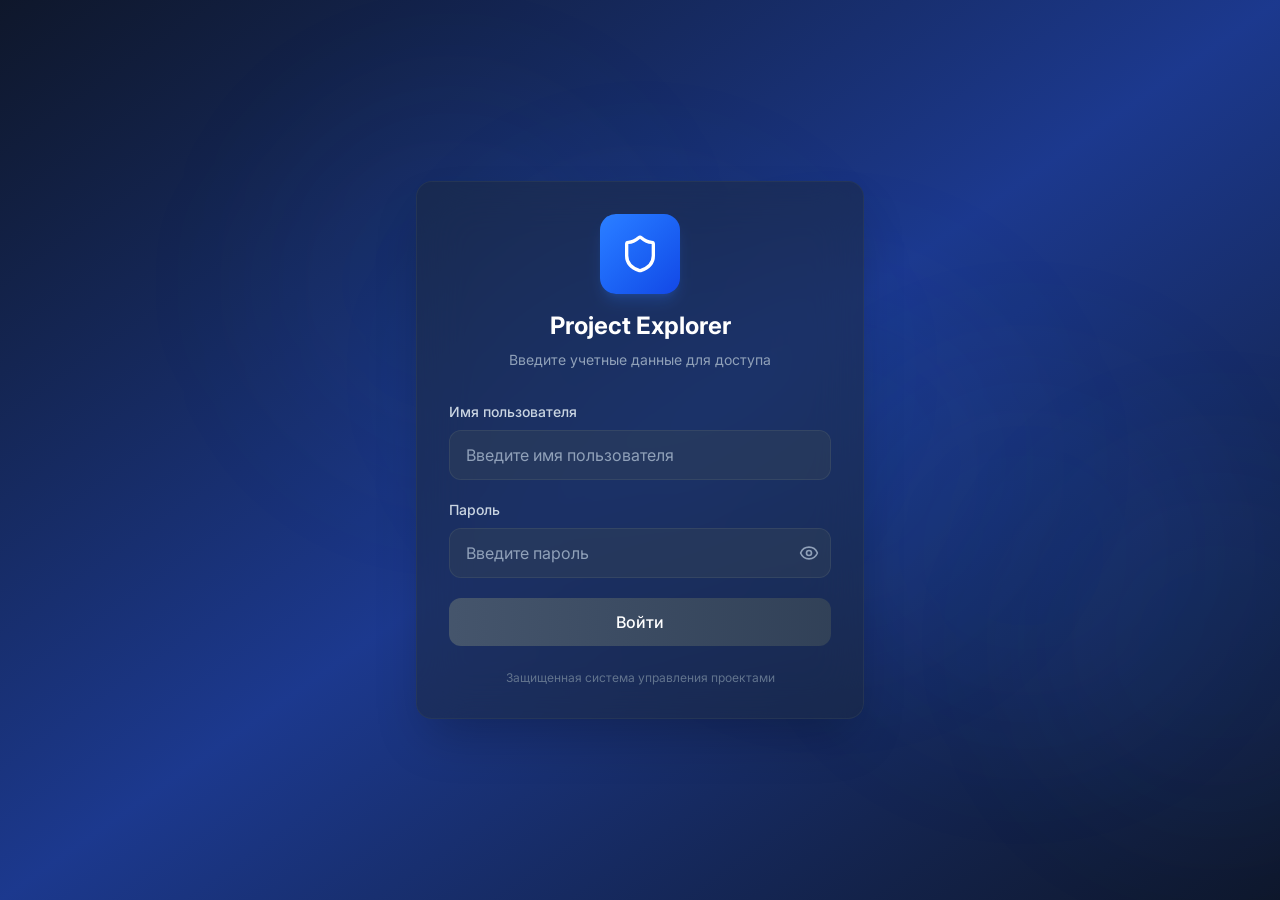
==== commit a02da035: "Проекты и Модели 1:1 как в макете СПИИ Каталоги «Проекты» и «Модели данных» приведены к утверждённом" ====
--- a/index.html
+++ b/index.html
@@ -4,7 +4,7 @@
     <meta charset="UTF-8" />
     <meta name="viewport" content="width=device-width, initial-scale=1.0" />
     <title>Project Explorer</title>
-    <script type="module" crossorigin src="./assets/index-DrFW394L.js"></script>
+    <script type="module" crossorigin src="./assets/index-CPurBu8t.js"></script>
     <script type="module" src="./editor-links.js"></script>
     <link rel="stylesheet" crossorigin href="./assets/index-DHuxmBoY.css">
   </head>
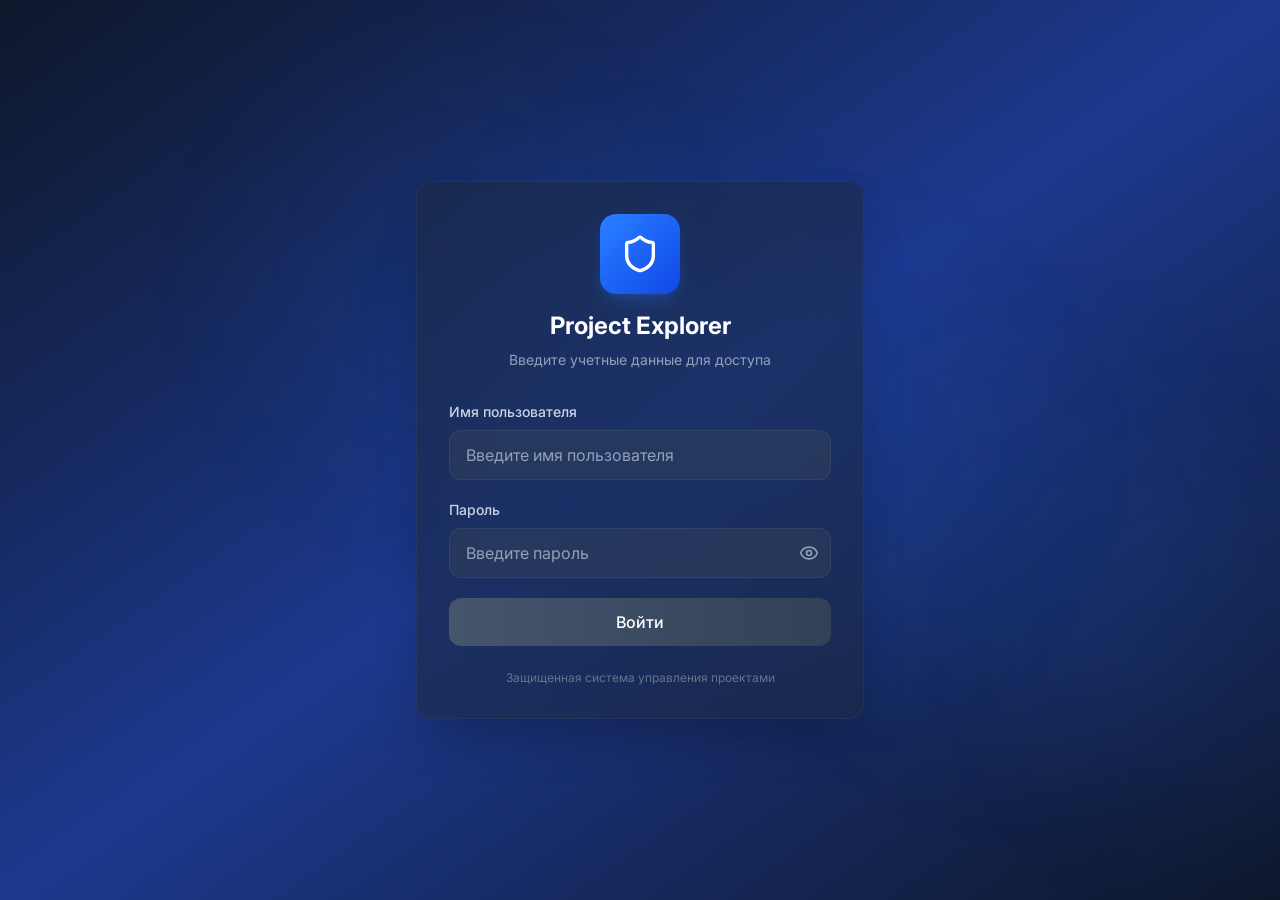
==== commit 9e8cbbd4: "Главная: баннер с горами как в макете Co-Authored-By: Claude Opus 5.5 <noreply@anthropic.com> Claude" ====
--- a/index.html
+++ b/index.html
@@ -4,8 +4,7 @@
     <meta charset="UTF-8" />
     <meta name="viewport" content="width=device-width, initial-scale=1.0" />
     <title>Project Explorer</title>
-    <script type="module" crossorigin src="./assets/index-CPurBu8t.js"></script>
-    <script type="module" src="./editor-links.js"></script>
+    <script type="module" crossorigin src="./assets/index-DDxMFuH3.js"></script>
     <link rel="stylesheet" crossorigin href="./assets/index-DHuxmBoY.css">
   </head>
   <body>
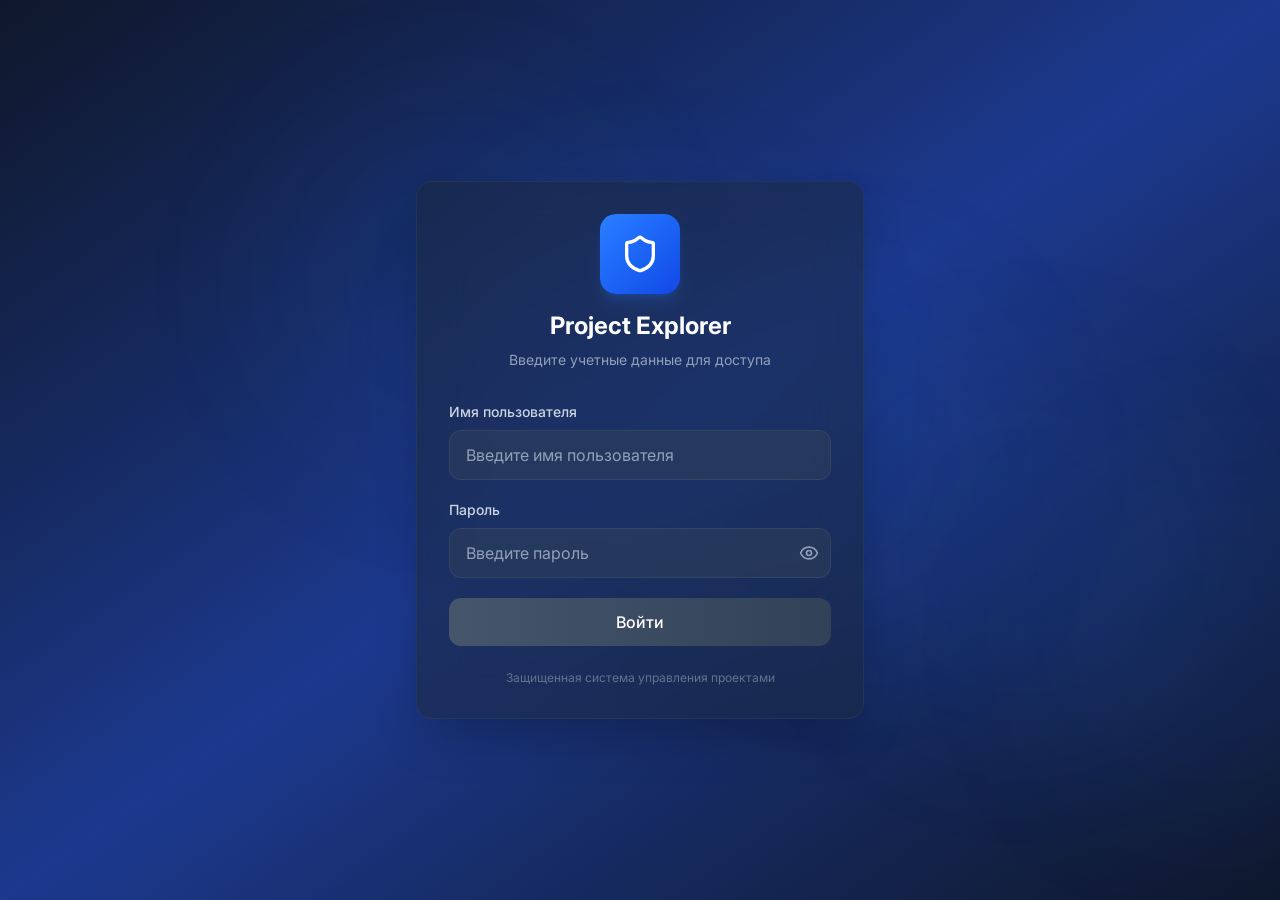
==== commit 4b198413: "Keep editor navigation on redesigned home" ====
--- a/index.html
+++ b/index.html
@@ -4,7 +4,8 @@
     <meta charset="UTF-8" />
     <meta name="viewport" content="width=device-width, initial-scale=1.0" />
     <title>Project Explorer</title>
-    <script type="module" crossorigin src="./assets/index-DDxMFuH3.js"></script>
+    <script type="module" crossorigin src="./assets/index-DDxMFuH3.js"></script>
+    <script type="module" src="./editor-links.js"></script>
     <link rel="stylesheet" crossorigin href="./assets/index-DHuxmBoY.css">
   </head>
   <body>
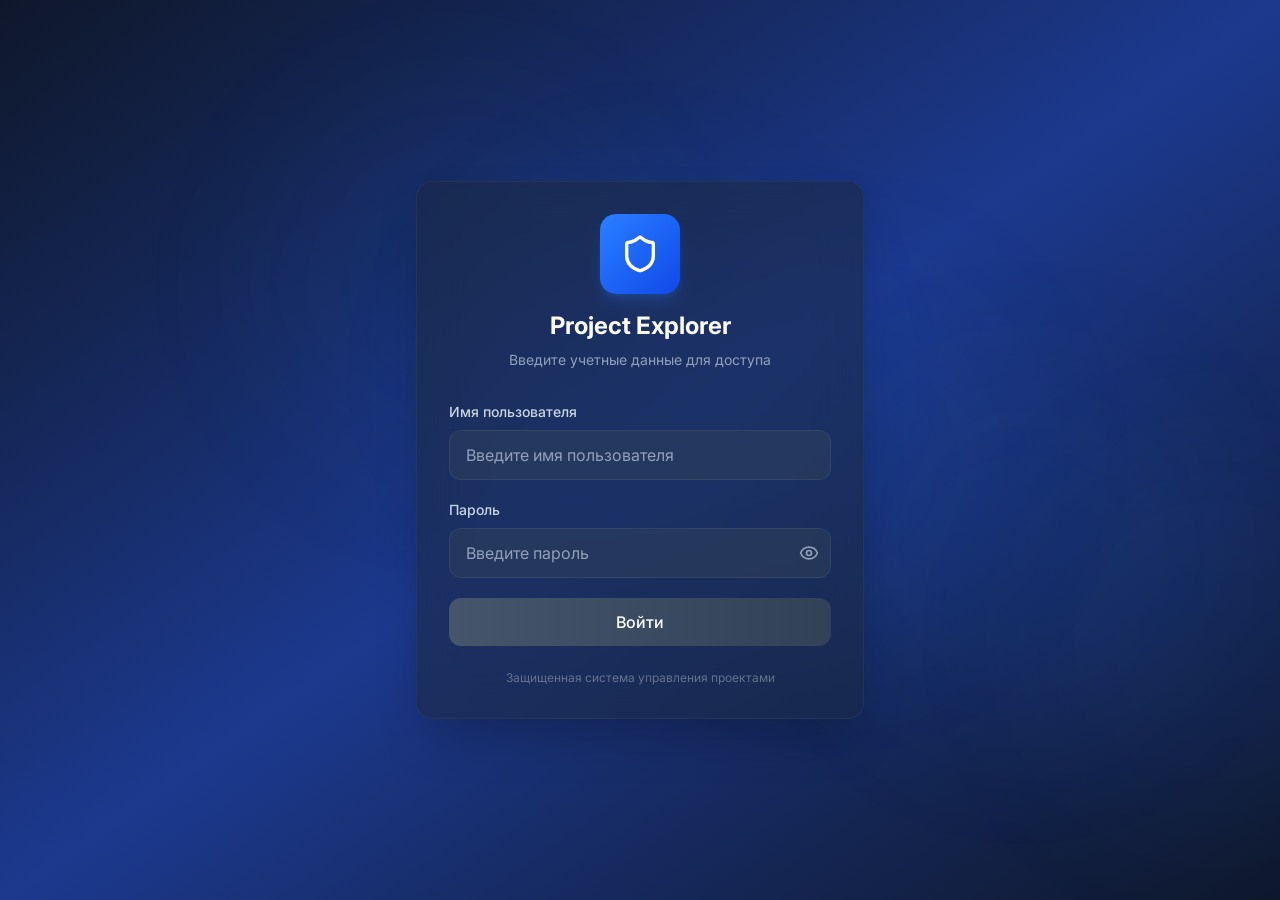
==== commit e8faf8b4: "Каталоги: экран делится пополам с перетаскиваемой границей, полный баннер Co-Authored-By: Claude Opu" ====
--- a/index.html
+++ b/index.html
@@ -1,15 +1,15 @@
-<!doctype html>
-<html lang="ru">
-  <head>
-    <meta charset="UTF-8" />
-    <meta name="viewport" content="width=device-width, initial-scale=1.0" />
-    <title>Project Explorer</title>
-    <script type="module" crossorigin src="./assets/index-DDxMFuH3.js"></script>
-    <script type="module" src="./editor-links.js"></script>
-    <link rel="stylesheet" crossorigin href="./assets/index-DHuxmBoY.css">
-  </head>
-  <body>
+<!doctype html>
+<html lang="ru">
+  <head>
+    <meta charset="UTF-8" />
+    <meta name="viewport" content="width=device-width, initial-scale=1.0" />
+    <title>Project Explorer</title>
+    <script type="module" crossorigin src="./assets/index-BbMZZqXs.js"></script>
+    <script type="module" src="./editor-links.js"></script>
+    <link rel="stylesheet" crossorigin href="./assets/index-DABzqBIb.css">
+  </head>
+  <body>
     <div id="root"></div>
-  </body>
-</html>
-
+  </body>
+</html>
+
--- a/assets/index-DABzqBIb.css
+++ b/assets/index-DABzqBIb.css
@@ -0,0 +1 @@
+@import"https://fonts.googleapis.com/css2?family=Inter:wght@400;500;600;700&family=JetBrains+Mono:wght@400;500&display=swap";.rd-page{height:calc(100vh - 45px);overflow-y:auto;background:#f1f5f9;color:#020617}.rd-page-inner{box-sizing:border-box;padding:16px;display:flex;flex-direction:column;gap:16px;min-height:100%}.rd-header{height:45px;background:#fff;border-bottom:1px solid #e2e8f0;display:flex;align-items:center;gap:14px;padding:0 16px;flex-shrink:0;position:relative;z-index:50}.rd-nav{display:flex;align-items:center;gap:2px;flex:1;min-width:0;height:100%;overflow-x:auto}.rd-nav-link{display:flex;align-items:center;gap:7px;height:45px;padding:0 10px;color:#475569;font-size:14px;font-weight:500;border:0;background:none;border-bottom:2px solid transparent;box-sizing:border-box;white-space:nowrap;cursor:pointer}.rd-nav-link:hover{color:#020617}.rd-nav-link.is-active{color:#2563eb;border-bottom-color:#2563eb}.rd-search{display:flex;align-items:center;gap:8px;height:34px;width:240px;padding:0 8px 0 10px;box-sizing:border-box;border:1px solid #e2e8f0;border-radius:8px;background:#fff;color:#64748b}.rd-search input{border:0;outline:0;background:transparent;font:inherit;font-size:14px;color:#020617;width:100%}.rd-kbd{font-size:11px;color:#475569;border:1px solid #e2e8f0;border-radius:5px;padding:0 5px;background:#f8fafc;white-space:nowrap}.rd-card{background:#fff;border:1px solid #e2e8f0;border-radius:12px;box-shadow:0 1px 2px #0f172a0d}.rd-icon-btn{width:32px;height:32px;display:inline-flex;align-items:center;justify-content:center;border:0;border-radius:8px;background:transparent;color:#475569;position:relative;flex:none;cursor:pointer}.rd-icon-btn:hover{background:#f1f5f9;color:#020617}.rd-btn{height:32px;padding:0 12px;border-radius:8px;font-size:13px;font-weight:500;border:1px solid #e2e8f0;background:#fff;color:#0f172a;display:inline-flex;align-items:center;gap:6px;white-space:nowrap;cursor:pointer}.rd-btn:hover{background:#f8fafc}.rd-btn-primary{background:#155dfc;border-color:#155dfc;color:#fff}.rd-btn-primary:hover{background:#1447e6}.rd-seg-group{display:flex;gap:2px;padding:2px;border-radius:9px;background:#f1f5f9}.rd-seg{border:0;background:transparent;height:26px;padding:0 9px;border-radius:7px;font-size:13px;font-weight:500;color:#5b6b80;display:inline-flex;align-items:center;justify-content:center;gap:5px;white-space:nowrap;cursor:pointer}.rd-seg:hover{color:#020617}.rd-seg.is-on{background:#fff;color:#2563eb;box-shadow:0 1px 3px #0000001a,0 1px 2px -1px #0000001a}.rd-cnt{color:#64748b;font-weight:500}.rd-pill{min-width:20px;height:20px;padding:0 6px;box-sizing:border-box;border:1px solid #e2e8f0;border-radius:999px;background:#fff;font-size:12px;font-weight:500;color:#0f172a;display:inline-flex;align-items:center;justify-content:center;flex:none}.rd-tag{display:inline-flex;align-items:center;height:22px;padding:0 8px;border-radius:6px;background:#f1f5f9;font-size:12px;font-weight:500;color:#334155}.rd-dot{display:inline-block;width:7px;height:7px;border-radius:50%;flex:none;background:#94a3b8}.rd-dot.lg{width:10px;height:10px}.rd-dot-active{background:#00a63e}.rd-dot-archived{background:#94a3b8}.rd-dot-draft{background:#6b7280}.rd-dot-completed{background:#8b5cf6}.rd-dot-frozen{background:#38bdf8}.rd-dot-neutral{background:#94a3b8}.rd-h2{margin:0;font-size:15px;font-weight:600;color:#020617}.rd-muted{color:#64748b}.rd-mono{font-family:var(--font-mono, ui-monospace, monospace);letter-spacing:.02em}.rd-link{color:#2563eb;font-size:13px;font-weight:500;background:none;border:0;padding:0;cursor:pointer}.rd-link:hover{color:#1d4ed8;text-decoration:underline}.rd-ellipsis{white-space:nowrap;overflow:hidden;text-overflow:ellipsis;min-width:0}.rd-banner{position:relative;isolation:isolate;display:flex;align-items:center;flex-shrink:0;box-sizing:border-box;overflow:hidden;border:1px solid #d5e5f6;border-radius:18px;background:#edf6ff}.rd-banner>img{position:absolute;top:0;right:0;bottom:0;left:0;z-index:-1;display:block;width:100%;height:100%;object-fit:cover;object-position:right center;pointer-events:none}.rd-banner.home{min-height:200px;height:clamp(200px,16vw,280px);padding:28px}.rd-banner.catalog{min-height:150px;height:clamp(150px,11vw,190px);padding:24px 28px}.rd-banner h1{margin:0;color:#416fb7;font-weight:600;line-height:1.15;letter-spacing:-.025em}.rd-banner-search{display:flex;align-items:center;gap:8px;height:38px;padding:0 12px;border:1px solid #d8e4f3;border-radius:10px;background:#fffffff5;box-shadow:0 5px 22px #527ab214;color:#64748b}.rd-banner-search input{border:0;outline:0;background:transparent;font:inherit;font-size:13px;color:#172d50;width:100%}.rd-metric{display:flex;gap:18px;align-items:flex-start;padding:10px 14px 10px 12px;border:1px solid #cbdff0;border-radius:13px;background:#e5f0faf0;box-shadow:0 2px 8px #6282ac06;color:#243c60}.rd-metric dl{margin:0;display:grid;grid-template-columns:auto auto;column-gap:28px;row-gap:1px;font-size:12px}.rd-metric dt{display:flex;align-items:center;gap:6px}.rd-metric dd{margin:0;text-align:right;color:#416fb7;font-weight:600}@media(max-width:720px){.rd-banner{height:auto!important;padding:18px!important}}.rd-rail{flex:0 0 300px;max-width:300px;min-width:0;display:flex;flex-direction:column}.rd-rail.is-collapsed{flex:0 0 64px;max-width:64px}.rd-ind{width:100%;display:flex;align-items:center;gap:10px;height:40px;padding:0 8px 0 10px;border:1px solid transparent;border-radius:8px;background:transparent;font-size:14px;font-weight:500;color:#0f172a;text-align:left;cursor:pointer}.rd-ind:hover{background:#f1f5f9}.rd-ind.is-on{background:#eff6ff;border-color:#dbeafe;color:#2563eb}.rd-ind-name{flex:1;min-width:0;overflow:hidden;text-overflow:ellipsis;white-space:nowrap}.rd-rail.is-collapsed .rd-ind-name,.rd-rail.is-collapsed .rd-pill,.rd-rail.is-collapsed .rd-rail-head{display:none!important}.rd-rail.is-collapsed .rd-ind{justify-content:center;padding:0}@media(max-width:720px){.rd-rail{flex:1 1 100%;max-width:none}}.rd-chip{height:34px;padding:0 10px;border:1px solid #e2e8f0;border-radius:9px;background:#fff;display:inline-flex;align-items:center;gap:8px;font-size:12px;color:#64748b;white-space:nowrap;cursor:pointer}.rd-chip strong{font-size:14px;font-weight:500;color:#0f172a}.rd-chip:hover{border-color:#cbd5e1}.rd-chip.ghost{height:30px;color:#334155}.rd-recent{display:flex;align-items:flex-start;gap:10px;min-width:0;padding:11px 12px;border:1px solid #e2e8f0;border-radius:12px;background:#fff;text-align:left;cursor:pointer}.rd-recent:hover{border-color:#bfdbfe}.rd-pcard{display:flex;flex-direction:column;gap:8px;min-width:0;padding:12px 12px 11px;border:1px solid #e2e8f0;border-radius:12px;background:#fff;text-align:left;cursor:pointer;transition:border-color .15s,box-shadow .15s}.rd-pcard:hover{border-color:#bfdbfe;box-shadow:0 4px 16px #2563eb14}.rd-pcard.is-sel{border-color:#60a5fa;box-shadow:0 0 0 3px #dbeafe}.rd-trow{display:grid;gap:12px;align-items:center;padding:9px 14px;border:0;border-bottom:1px solid #eef2f7;background:none;width:100%;text-align:left;cursor:pointer}.rd-trow:hover{background:#f8fafc}.rd-trow.is-sel{background:#eff6ff}.rd-trow.compact{border-bottom:0;border-radius:8px;padding:8px 10px}.rd-tab{border:0;background:transparent;height:40px;padding:0 2px;margin-bottom:-1px;font-size:14px;font-weight:500;color:#64748b;display:inline-flex;align-items:center;gap:6px;border-bottom:2px solid transparent;white-space:nowrap;cursor:pointer}.rd-tab:hover{color:#020617}.rd-tab.is-on{color:#2563eb;border-bottom-color:#2563eb}.rd-stat{display:flex;flex-direction:column;gap:2px;padding:10px 12px;border:1px solid #e2e8f0;border-radius:10px;background:#fff;min-width:0}.rd-ini{height:18px;padding:0 5px;border-radius:5px;background:#f1f5f9;color:#0f172a;font-size:10px;font-weight:600;display:inline-flex;align-items:center}.rd-tree-row{width:100%;display:flex;align-items:center;gap:6px;height:32px;padding:0 8px 0 4px;border:0;border-radius:6px;background:transparent;text-align:left;font-size:14px;color:#0f172a;cursor:pointer}.rd-tree-row:hover{background:#f1f5f9}.rd-tree-row.is-sel{background:#eff6ff;color:#2563eb}.rd-chev{display:inline-flex;width:16px;height:16px;flex:none;color:#64748b;transition:transform .15s ease}.rd-chev.is-open{transform:rotate(90deg)}.rd-chev.is-leaf{visibility:hidden}.rd-row-hover:hover{background:#f8fafc}.rd-page button:focus-visible,.rd-header button:focus-visible,.rd-page input:focus-visible{outline:2px solid #2563eb;outline-offset:2px}.rd-split{display:flex;height:calc(100vh - 45px);background:#f1f5f9;overflow:hidden}.rd-split .rd-split-left{height:100%;flex-grow:0;flex-shrink:0;min-width:0}.rd-split-right{flex:1 1 0;min-width:0;height:100%;overflow-y:auto;box-sizing:border-box;padding:16px 16px 16px 0}.rd-split-right>.rd-card{width:100%;box-sizing:border-box}.rd-splitter{flex:0 0 12px;position:relative;cursor:col-resize;touch-action:none;outline:none}.rd-splitter:before{content:"";position:absolute;top:16px;bottom:16px;left:50%;width:1px;transform:translate(-50%);background:#e2e8f0;transition:background .15s,width .15s}.rd-splitter-grip{position:absolute;top:50%;left:50%;width:6px;height:40px;transform:translate(-50%,-50%);border-radius:4px;background:#fff;border:1px solid #cbd5e1;box-shadow:0 1px 2px #0f172a0f;transition:background .15s,border-color .15s}.rd-splitter:hover:before,.rd-split.is-dragging .rd-splitter:before,.rd-splitter:focus-visible:before{width:2px;background:#60a5fa}.rd-splitter:hover .rd-splitter-grip,.rd-split.is-dragging .rd-splitter-grip,.rd-splitter:focus-visible .rd-splitter-grip{background:#2563eb;border-color:#2563eb}.rd-split.is-dragging .rd-split-left,.rd-split.is-dragging .rd-split-right{pointer-events:none}@media(max-width:900px){.rd-split{flex-direction:column;height:auto;overflow:visible}.rd-split .rd-split-left{flex-basis:auto!important;height:auto}.rd-splitter{display:none}.rd-split-right{height:auto;padding:0 16px 16px}}/*! tailwindcss v4.2.2 | MIT License | https://tailwindcss.com */@layer properties{@supports (((-webkit-hyphens:none)) and (not (margin-trim:inline))) or ((-moz-orient:inline) and (not (color:rgb(from red r g b)))){*,:before,:after,::backdrop{--tw-translate-x:0;--tw-translate-y:0;--tw-translate-z:0;--tw-scale-x:1;--tw-scale-y:1;--tw-scale-z:1;--tw-rotate-x:initial;--tw-rotate-y:initial;--tw-rotate-z:initial;--tw-skew-x:initial;--tw-skew-y:initial;--tw-space-y-reverse:0;--tw-divide-y-reverse:0;--tw-border-style:solid;--tw-gradient-position:initial;--tw-gradient-from:#0000;--tw-gradient-via:#0000;--tw-gradient-to:#0000;--tw-gradient-stops:initial;--tw-gradient-via-stops:initial;--tw-gradient-from-position:0%;--tw-gradient-via-position:50%;--tw-gradient-to-position:100%;--tw-leading:initial;--tw-font-weight:initial;--tw-tracking:initial;--tw-ordinal:initial;--tw-slashed-zero:initial;--tw-numeric-figure:initial;--tw-numeric-spacing:initial;--tw-numeric-fraction:initial;--tw-shadow:0 0 #0000;--tw-shadow-color:initial;--tw-shadow-alpha:100%;--tw-inset-shadow:0 0 #0000;--tw-inset-shadow-color:initial;--tw-inset-shadow-alpha:100%;--tw-ring-color:initial;--tw-ring-shadow:0 0 #0000;--tw-inset-ring-color:initial;--tw-inset-ring-shadow:0 0 #0000;--tw-ring-inset:initial;--tw-ring-offset-width:0px;--tw-ring-offset-color:#fff;--tw-ring-offset-shadow:0 0 #0000;--tw-outline-style:solid;--tw-blur:initial;--tw-brightness:initial;--tw-contrast:initial;--tw-grayscale:initial;--tw-hue-rotate:initial;--tw-invert:initial;--tw-opacity:initial;--tw-saturate:initial;--tw-sepia:initial;--tw-drop-shadow:initial;--tw-drop-shadow-color:initial;--tw-drop-shadow-alpha:100%;--tw-drop-shadow-size:initial;--tw-backdrop-blur:initial;--tw-backdrop-brightness:initial;--tw-backdrop-contrast:initial;--tw-backdrop-grayscale:initial;--tw-backdrop-hue-rotate:initial;--tw-backdrop-invert:initial;--tw-backdrop-opacity:initial;--tw-backdrop-saturate:initial;--tw-backdrop-sepia:initial;--tw-duration:initial;--tw-ease:initial;--tw-content:""}}}@layer theme{:root,:host{--font-sans:"Inter", ui-sans-serif, system-ui, sans-serif;--font-mono:"JetBrains Mono", ui-monospace, SFMono-Regular, monospace;--color-red-400:oklch(70.4% .191 22.216);--color-red-500:oklch(63.7% .237 25.331);--color-red-600:oklch(57.7% .245 27.325);--color-amber-500:oklch(76.9% .188 70.08);--color-amber-600:oklch(66.6% .179 58.318);--color-green-500:oklch(72.3% .219 149.579);--color-emerald-100:oklch(95% .052 163.051);--color-emerald-500:oklch(69.6% .17 162.48);--color-emerald-600:oklch(59.6% .145 163.225);--color-emerald-700:oklch(50.8% .118 165.612);--color-cyan-400:oklch(78.9% .154 211.53);--color-sky-50:oklch(97.7% .013 236.62);--color-sky-100:oklch(95.1% .026 236.824);--color-sky-200:oklch(90.1% .058 230.902);--color-sky-300:oklch(82.8% .111 230.318);--color-sky-400:oklch(74.6% .16 232.661);--color-sky-500:oklch(68.5% .169 237.323);--color-sky-600:oklch(58.8% .158 241.966);--color-sky-700:oklch(50% .134 242.749);--color-sky-800:oklch(44.3% .11 240.79);--color-blue-500:oklch(62.3% .214 259.815);--color-blue-600:oklch(54.6% .245 262.881);--color-blue-700:oklch(48.8% .243 264.376);--color-blue-900:oklch(37.9% .146 265.522);--color-purple-500:oklch(62.7% .265 303.9);--color-purple-600:oklch(55.8% .288 302.321);--color-slate-50:oklch(98.4% .003 247.858);--color-slate-100:oklch(96.8% .007 247.896);--color-slate-200:oklch(92.9% .013 255.508);--color-slate-300:oklch(86.9% .022 252.894);--color-slate-400:oklch(70.4% .04 256.788);--color-slate-500:oklch(55.4% .046 257.417);--color-slate-600:oklch(44.6% .043 257.281);--color-slate-700:oklch(37.2% .044 257.287);--color-slate-800:oklch(27.9% .041 260.031);--color-slate-900:oklch(20.8% .042 265.755);--color-black:#000;--color-white:#fff;--spacing:.25rem;--container-xs:20rem;--container-sm:24rem;--container-md:28rem;--container-2xl:42rem;--container-4xl:56rem;--container-6xl:72rem;--container-7xl:80rem;--text-xs:.75rem;--text-xs--line-height:calc(1 / .75);--text-sm:.875rem;--text-sm--line-height:calc(1.25 / .875);--text-base:1rem;--text-base--line-height: 1.5 ;--text-lg:1.125rem;--text-lg--line-height:calc(1.75 / 1.125);--text-xl:1.25rem;--text-xl--line-height:calc(1.75 / 1.25);--text-2xl:1.5rem;--text-2xl--line-height:calc(2 / 1.5);--text-3xl:1.875rem;--text-3xl--line-height: 1.2 ;--font-weight-normal:400;--font-weight-medium:500;--font-weight-semibold:600;--font-weight-bold:700;--tracking-tight:-.025em;--tracking-wide:.025em;--tracking-wider:.05em;--tracking-widest:.1em;--leading-tight:1.25;--leading-relaxed:1.625;--radius-sm:.25rem;--radius-md:.375rem;--radius-lg:.5rem;--radius-xl:.75rem;--radius-2xl:1rem;--ease-in:cubic-bezier(.4, 0, 1, 1);--ease-out:cubic-bezier(0, 0, .2, 1);--ease-in-out:cubic-bezier(.4, 0, .2, 1);--blur-md:12px;--blur-xl:24px;--blur-3xl:64px;--default-transition-duration:.15s;--default-transition-timing-function:cubic-bezier(.4, 0, .2, 1);--default-font-family:var(--font-sans);--default-mono-font-family:var(--font-mono);--color-bg:#f4f7f9;--color-surface:#fff;--color-border:#e2e8f0;--color-border-hover:#cbd5e1;--color-text:#0f172a;--color-text-muted:#64748b;--color-text-dim:#475569;--color-accent:#002cff}}@layer base{*,:after,:before,::backdrop{box-sizing:border-box;border:0 solid;margin:0;padding:0}::file-selector-button{box-sizing:border-box;border:0 solid;margin:0;padding:0}html,:host{-webkit-text-size-adjust:100%;-moz-tab-size:4;tab-size:4;line-height:1.5;font-family:var(--default-font-family,ui-sans-serif, system-ui, sans-serif, "Apple Color Emoji", "Segoe UI Emoji", "Segoe UI Symbol", "Noto Color Emoji");font-feature-settings:var(--default-font-feature-settings,normal);font-variation-settings:var(--default-font-variation-settings,normal);-webkit-tap-highlight-color:transparent}hr{height:0;color:inherit;border-top-width:1px}abbr:where([title]){-webkit-text-decoration:underline dotted;text-decoration:underline dotted}h1,h2,h3,h4,h5,h6{font-size:inherit;font-weight:inherit}a{color:inherit;-webkit-text-decoration:inherit;text-decoration:inherit}b,strong{font-weight:bolder}code,kbd,samp,pre{font-family:var(--default-mono-font-family,ui-monospace, SFMono-Regular, Menlo, Monaco, Consolas, "Liberation Mono", "Courier New", monospace);font-feature-settings:var(--default-mono-font-feature-settings,normal);font-variation-settings:var(--default-mono-font-variation-settings,normal);font-size:1em}small{font-size:80%}sub,sup{vertical-align:baseline;font-size:75%;line-height:0;position:relative}sub{bottom:-.25em}sup{top:-.5em}table{text-indent:0;border-color:inherit;border-collapse:collapse}:-moz-focusring{outline:auto}progress{vertical-align:baseline}summary{display:list-item}ol,ul,menu{list-style:none}img,svg,video,canvas,audio,iframe,embed,object{vertical-align:middle;display:block}img,video{max-width:100%;height:auto}button,input,select,optgroup,textarea{font:inherit;font-feature-settings:inherit;font-variation-settings:inherit;letter-spacing:inherit;color:inherit;opacity:1;background-color:#0000;border-radius:0}::file-selector-button{font:inherit;font-feature-settings:inherit;font-variation-settings:inherit;letter-spacing:inherit;color:inherit;opacity:1;background-color:#0000;border-radius:0}:where(select:is([multiple],[size])) optgroup{font-weight:bolder}:where(select:is([multiple],[size])) optgroup option{padding-inline-start:20px}::file-selector-button{margin-inline-end:4px}::placeholder{opacity:1}@supports (not ((-webkit-appearance:-apple-pay-button))) or (contain-intrinsic-size:1px){::placeholder{color:currentColor}@supports (color:color-mix(in lab,red,red)){::placeholder{color:color-mix(in oklab,currentcolor 50%,transparent)}}}textarea{resize:vertical}::-webkit-search-decoration{-webkit-appearance:none}::-webkit-date-and-time-value{min-height:1lh;text-align:inherit}::-webkit-datetime-edit{display:inline-flex}::-webkit-datetime-edit-fields-wrapper{padding:0}::-webkit-datetime-edit{padding-block:0}::-webkit-datetime-edit-year-field{padding-block:0}::-webkit-datetime-edit-month-field{padding-block:0}::-webkit-datetime-edit-day-field{padding-block:0}::-webkit-datetime-edit-hour-field{padding-block:0}::-webkit-datetime-edit-minute-field{padding-block:0}::-webkit-datetime-edit-second-field{padding-block:0}::-webkit-datetime-edit-millisecond-field{padding-block:0}::-webkit-datetime-edit-meridiem-field{padding-block:0}::-webkit-calendar-picker-indicator{line-height:1}:-moz-ui-invalid{box-shadow:none}button,input:where([type=button],[type=reset],[type=submit]){-webkit-appearance:button;-moz-appearance:button;appearance:button}::file-selector-button{-webkit-appearance:button;-moz-appearance:button;appearance:button}::-webkit-inner-spin-button{height:auto}::-webkit-outer-spin-button{height:auto}[hidden]:where(:not([hidden=until-found])){display:none!important}}@layer components;@layer utilities{.pointer-events-none{pointer-events:none}.visible{visibility:visible}.sr-only{clip-path:inset(50%);white-space:nowrap;border-width:0;width:1px;height:1px;margin:-1px;padding:0;position:absolute;overflow:hidden}.absolute{position:absolute}.fixed{position:fixed}.relative{position:relative}.static{position:static}.inset-0{inset:calc(var(--spacing) * 0)}.inset-x-2{inset-inline:calc(var(--spacing) * 2)}.inset-y-2{inset-block:calc(var(--spacing) * 2)}.start{inset-inline-start:var(--spacing)}.end{inset-inline-end:var(--spacing)}.top-0{top:calc(var(--spacing) * 0)}.top-1\/2{top:50%}.top-12{top:calc(var(--spacing) * 12)}.top-40{top:calc(var(--spacing) * 40)}.top-full{top:100%}.right-0{right:calc(var(--spacing) * 0)}.right-3{right:calc(var(--spacing) * 3)}.right-3\.5{right:calc(var(--spacing) * 3.5)}.left-0{left:calc(var(--spacing) * 0)}.left-1\/2{left:50%}.left-2\.5{left:calc(var(--spacing) * 2.5)}.left-3\.5{left:calc(var(--spacing) * 3.5)}.left-40{left:calc(var(--spacing) * 40)}.left-64{left:calc(var(--spacing) * 64)}.z-10{z-index:10}.z-20{z-index:20}.z-50{z-index:50}.z-\[1000\]{z-index:1000}.z-\[1100\]{z-index:1100}.order-1{order:1}.order-2{order:2}.order-3{order:3}.order-4{order:4}.order-5{order:5}.col-span-2{grid-column:span 2/span 2}.container{width:100%}@media(min-width:40rem){.container{max-width:40rem}}@media(min-width:48rem){.container{max-width:48rem}}@media(min-width:64rem){.container{max-width:64rem}}@media(min-width:80rem){.container{max-width:80rem}}@media(min-width:96rem){.container{max-width:96rem}}.mx-1{margin-inline:calc(var(--spacing) * 1)}.mx-auto{margin-inline:auto}.my-1{margin-block:calc(var(--spacing) * 1)}.mt-0\.5{margin-top:calc(var(--spacing) * .5)}.mt-1{margin-top:calc(var(--spacing) * 1)}.mt-2{margin-top:calc(var(--spacing) * 2)}.mt-4{margin-top:calc(var(--spacing) * 4)}.mt-6{margin-top:calc(var(--spacing) * 6)}.mr-3{margin-right:calc(var(--spacing) * 3)}.mr-4{margin-right:calc(var(--spacing) * 4)}.mb-0\.5{margin-bottom:calc(var(--spacing) * .5)}.mb-1{margin-bottom:calc(var(--spacing) * 1)}.mb-1\.5{margin-bottom:calc(var(--spacing) * 1.5)}.mb-2{margin-bottom:calc(var(--spacing) * 2)}.mb-3{margin-bottom:calc(var(--spacing) * 3)}.mb-4{margin-bottom:calc(var(--spacing) * 4)}.mb-5{margin-bottom:calc(var(--spacing) * 5)}.mb-6{margin-bottom:calc(var(--spacing) * 6)}.mb-8{margin-bottom:calc(var(--spacing) * 8)}.-ml-1{margin-left:calc(var(--spacing) * -1)}.ml-1{margin-left:calc(var(--spacing) * 1)}.ml-2{margin-left:calc(var(--spacing) * 2)}.ml-3{margin-left:calc(var(--spacing) * 3)}.ml-auto{margin-left:auto}.line-clamp-3{-webkit-line-clamp:3;-webkit-box-orient:vertical;display:-webkit-box;overflow:hidden}.block{display:block}.contents{display:contents}.flex{display:flex}.grid{display:grid}.hidden{display:none}.inline{display:inline}.inline-flex{display:inline-flex}.table{display:table}.h-1{height:calc(var(--spacing) * 1)}.h-1\.5{height:calc(var(--spacing) * 1.5)}.h-2{height:calc(var(--spacing) * 2)}.h-3{height:calc(var(--spacing) * 3)}.h-3\.5{height:calc(var(--spacing) * 3.5)}.h-4{height:calc(var(--spacing) * 4)}.h-4\.5{height:calc(var(--spacing) * 4.5)}.h-5{height:calc(var(--spacing) * 5)}.h-6{height:calc(var(--spacing) * 6)}.h-7{height:calc(var(--spacing) * 7)}.h-8{height:calc(var(--spacing) * 8)}.h-9{height:calc(var(--spacing) * 9)}.h-10{height:calc(var(--spacing) * 10)}.h-12{height:calc(var(--spacing) * 12)}.h-14{height:calc(var(--spacing) * 14)}.h-16{height:calc(var(--spacing) * 16)}.h-20{height:calc(var(--spacing) * 20)}.h-32{height:calc(var(--spacing) * 32)}.h-40{height:calc(var(--spacing) * 40)}.h-64{height:calc(var(--spacing) * 64)}.h-72{height:calc(var(--spacing) * 72)}.h-96{height:calc(var(--spacing) * 96)}.h-\[15px\]{height:15px}.h-\[75\%\]{height:75%}.h-\[260px\]{height:260px}.h-full{height:100%}.h-px{height:1px}.h-screen{height:100vh}.max-h-\[400px\]{max-height:400px}.min-h-0{min-height:calc(var(--spacing) * 0)}.min-h-12{min-height:calc(var(--spacing) * 12)}.min-h-\[260px\]{min-height:260px}.min-h-\[300px\]{min-height:300px}.min-h-\[360px\]{min-height:360px}.min-h-\[400px\]{min-height:400px}.min-h-\[560px\]{min-height:560px}.min-h-screen{min-height:100vh}.w-1{width:calc(var(--spacing) * 1)}.w-1\.5{width:calc(var(--spacing) * 1.5)}.w-2{width:calc(var(--spacing) * 2)}.w-2\/5{width:40%}.w-3{width:calc(var(--spacing) * 3)}.w-3\.5{width:calc(var(--spacing) * 3.5)}.w-3\/5{width:60%}.w-4{width:calc(var(--spacing) * 4)}.w-5{width:calc(var(--spacing) * 5)}.w-6{width:calc(var(--spacing) * 6)}.w-7{width:calc(var(--spacing) * 7)}.w-8{width:calc(var(--spacing) * 8)}.w-9{width:calc(var(--spacing) * 9)}.w-10{width:calc(var(--spacing) * 10)}.w-11{width:calc(var(--spacing) * 11)}.w-12{width:calc(var(--spacing) * 12)}.w-16{width:calc(var(--spacing) * 16)}.w-20{width:calc(var(--spacing) * 20)}.w-24{width:calc(var(--spacing) * 24)}.w-28{width:calc(var(--spacing) * 28)}.w-40{width:calc(var(--spacing) * 40)}.w-44{width:calc(var(--spacing) * 44)}.w-48{width:calc(var(--spacing) * 48)}.w-52{width:calc(var(--spacing) * 52)}.w-56{width:calc(var(--spacing) * 56)}.w-64{width:calc(var(--spacing) * 64)}.w-72{width:calc(var(--spacing) * 72)}.w-96{width:calc(var(--spacing) * 96)}.w-\[15px\]{width:15px}.w-\[75\%\]{width:75%}.w-\[260px\]{width:260px}.w-full{width:100%}.w-px{width:1px}.max-w-2xl{max-width:var(--container-2xl)}.max-w-4xl{max-width:var(--container-4xl)}.max-w-6xl{max-width:var(--container-6xl)}.max-w-7xl{max-width:var(--container-7xl)}.max-w-56{max-width:calc(var(--spacing) * 56)}.max-w-\[330px\]{max-width:330px}.max-w-md{max-width:var(--container-md)}.max-w-sm{max-width:var(--container-sm)}.max-w-xs{max-width:var(--container-xs)}.min-w-0{min-width:calc(var(--spacing) * 0)}.min-w-\[300px\]{min-width:300px}.flex-1{flex:1}.shrink-0{flex-shrink:0}.-translate-x-1\/2{--tw-translate-x: -50% ;translate:var(--tw-translate-x) var(--tw-translate-y)}.translate-x-1{--tw-translate-x:calc(var(--spacing) * 1);translate:var(--tw-translate-x) var(--tw-translate-y)}.-translate-y-1\/2{--tw-translate-y: -50% ;translate:var(--tw-translate-x) var(--tw-translate-y)}.scale-90{--tw-scale-x:90%;--tw-scale-y:90%;--tw-scale-z:90%;scale:var(--tw-scale-x) var(--tw-scale-y)}.rotate-90{rotate:90deg}.transform{transform:var(--tw-rotate-x,) var(--tw-rotate-y,) var(--tw-rotate-z,) var(--tw-skew-x,) var(--tw-skew-y,)}.cursor-col-resize{cursor:col-resize}.cursor-default{cursor:default}.cursor-grab{cursor:grab}.cursor-pointer{cursor:pointer}.cursor-row-resize{cursor:row-resize}.cursor-text{cursor:text}.resize{resize:both}.columns-2{columns:2}.grid-cols-1{grid-template-columns:repeat(1,minmax(0,1fr))}.grid-cols-2{grid-template-columns:repeat(2,minmax(0,1fr))}.grid-cols-3{grid-template-columns:repeat(3,minmax(0,1fr))}.grid-cols-4{grid-template-columns:repeat(4,minmax(0,1fr))}.flex-col{flex-direction:column}.flex-wrap{flex-wrap:wrap}.place-items-center{place-items:center}.items-baseline{align-items:baseline}.items-center{align-items:center}.items-end{align-items:flex-end}.items-start{align-items:flex-start}.justify-between{justify-content:space-between}.justify-center{justify-content:center}.gap-0{gap:calc(var(--spacing) * 0)}.gap-0\.5{gap:calc(var(--spacing) * .5)}.gap-1{gap:calc(var(--spacing) * 1)}.gap-1\.5{gap:calc(var(--spacing) * 1.5)}.gap-2{gap:calc(var(--spacing) * 2)}.gap-3{gap:calc(var(--spacing) * 3)}.gap-4{gap:calc(var(--spacing) * 4)}.gap-5{gap:calc(var(--spacing) * 5)}.gap-6{gap:calc(var(--spacing) * 6)}:where(.space-y-0\.5>:not(:last-child)){--tw-space-y-reverse:0;margin-block-start:calc(calc(var(--spacing) * .5) * var(--tw-space-y-reverse));margin-block-end:calc(calc(var(--spacing) * .5) * calc(1 - var(--tw-space-y-reverse)))}:where(.space-y-1>:not(:last-child)){--tw-space-y-reverse:0;margin-block-start:calc(calc(var(--spacing) * 1) * var(--tw-space-y-reverse));margin-block-end:calc(calc(var(--spacing) * 1) * calc(1 - var(--tw-space-y-reverse)))}:where(.space-y-2>:not(:last-child)){--tw-space-y-reverse:0;margin-block-start:calc(calc(var(--spacing) * 2) * var(--tw-space-y-reverse));margin-block-end:calc(calc(var(--spacing) * 2) * calc(1 - var(--tw-space-y-reverse)))}:where(.space-y-3>:not(:last-child)){--tw-space-y-reverse:0;margin-block-start:calc(calc(var(--spacing) * 3) * var(--tw-space-y-reverse));margin-block-end:calc(calc(var(--spacing) * 3) * calc(1 - var(--tw-space-y-reverse)))}:where(.space-y-4>:not(:last-child)){--tw-space-y-reverse:0;margin-block-start:calc(calc(var(--spacing) * 4) * var(--tw-space-y-reverse));margin-block-end:calc(calc(var(--spacing) * 4) * calc(1 - var(--tw-space-y-reverse)))}:where(.space-y-5>:not(:last-child)){--tw-space-y-reverse:0;margin-block-start:calc(calc(var(--spacing) * 5) * var(--tw-space-y-reverse));margin-block-end:calc(calc(var(--spacing) * 5) * calc(1 - var(--tw-space-y-reverse)))}:where(.space-y-6>:not(:last-child)){--tw-space-y-reverse:0;margin-block-start:calc(calc(var(--spacing) * 6) * var(--tw-space-y-reverse));margin-block-end:calc(calc(var(--spacing) * 6) * calc(1 - var(--tw-space-y-reverse)))}:where(.space-y-8>:not(:last-child)){--tw-space-y-reverse:0;margin-block-start:calc(calc(var(--spacing) * 8) * var(--tw-space-y-reverse));margin-block-end:calc(calc(var(--spacing) * 8) * calc(1 - var(--tw-space-y-reverse)))}.gap-x-3{column-gap:calc(var(--spacing) * 3)}.gap-y-1{row-gap:calc(var(--spacing) * 1)}:where(.divide-y>:not(:last-child)){--tw-divide-y-reverse:0;border-bottom-style:var(--tw-border-style);border-top-style:var(--tw-border-style);border-top-width:calc(1px * var(--tw-divide-y-reverse));border-bottom-width:calc(1px * calc(1 - var(--tw-divide-y-reverse)))}:where(.divide-border>:not(:last-child)){border-color:var(--color-border)}:where(.divide-slate-100>:not(:last-child)){border-color:var(--color-slate-100)}.self-stretch{align-self:stretch}.truncate{text-overflow:ellipsis;white-space:nowrap;overflow:hidden}.overflow-hidden{overflow:hidden}.overflow-visible{overflow:visible}.overflow-x-auto{overflow-x:auto}.overflow-y-auto{overflow-y:auto}.rounded{border-radius:.25rem}.rounded-2xl{border-radius:var(--radius-2xl)}.rounded-full{border-radius:3.40282e38px}.rounded-lg{border-radius:var(--radius-lg)}.rounded-md{border-radius:var(--radius-md)}.rounded-sm{border-radius:var(--radius-sm)}.rounded-xl{border-radius:var(--radius-xl)}.rounded-t-lg{border-top-left-radius:var(--radius-lg);border-top-right-radius:var(--radius-lg)}.rounded-b-lg{border-bottom-right-radius:var(--radius-lg);border-bottom-left-radius:var(--radius-lg)}.rounded-bl-lg{border-bottom-left-radius:var(--radius-lg)}.border{border-style:var(--tw-border-style);border-width:1px}.border-2{border-style:var(--tw-border-style);border-width:2px}.border-t{border-top-style:var(--tw-border-style);border-top-width:1px}.border-r{border-right-style:var(--tw-border-style);border-right-width:1px}.border-b{border-bottom-style:var(--tw-border-style);border-bottom-width:1px}.border-b-2{border-bottom-style:var(--tw-border-style);border-bottom-width:2px}.border-l{border-left-style:var(--tw-border-style);border-left-width:1px}.border-l-2{border-left-style:var(--tw-border-style);border-left-width:2px}.border-dashed{--tw-border-style:dashed;border-style:dashed}.border-accent{border-color:var(--color-accent)}.border-accent\/20{border-color:#002cff33}@supports (color:color-mix(in lab,red,red)){.border-accent\/20{border-color:color-mix(in oklab,var(--color-accent) 20%,transparent)}}.border-accent\/30{border-color:#002cff4d}@supports (color:color-mix(in lab,red,red)){.border-accent\/30{border-color:color-mix(in oklab,var(--color-accent) 30%,transparent)}}.border-amber-500\/20{border-color:#f99c0033}@supports (color:color-mix(in lab,red,red)){.border-amber-500\/20{border-color:color-mix(in oklab,var(--color-amber-500) 20%,transparent)}}.border-black\/5{border-color:#0000000d}@supports (color:color-mix(in lab,red,red)){.border-black\/5{border-color:color-mix(in oklab,var(--color-black) 5%,transparent)}}.border-blue-500\/20{border-color:#3080ff33}@supports (color:color-mix(in lab,red,red)){.border-blue-500\/20{border-color:color-mix(in oklab,var(--color-blue-500) 20%,transparent)}}.border-border{border-color:var(--color-border)}.border-border\/50{border-color:#e2e8f080}@supports (color:color-mix(in lab,red,red)){.border-border\/50{border-color:color-mix(in oklab,var(--color-border) 50%,transparent)}}.border-border\/70{border-color:#e2e8f0b3}@supports (color:color-mix(in lab,red,red)){.border-border\/70{border-color:color-mix(in oklab,var(--color-border) 70%,transparent)}}.border-emerald-500\/20{border-color:#00bb7f33}@supports (color:color-mix(in lab,red,red)){.border-emerald-500\/20{border-color:color-mix(in oklab,var(--color-emerald-500) 20%,transparent)}}.border-purple-500\/20{border-color:#ac4bff33}@supports (color:color-mix(in lab,red,red)){.border-purple-500\/20{border-color:color-mix(in oklab,var(--color-purple-500) 20%,transparent)}}.border-red-500\/20{border-color:#fb2c3633}@supports (color:color-mix(in lab,red,red)){.border-red-500\/20{border-color:color-mix(in oklab,var(--color-red-500) 20%,transparent)}}.border-sky-400{border-color:var(--color-sky-400)}.border-sky-600{border-color:var(--color-sky-600)}.border-slate-100{border-color:var(--color-slate-100)}.border-slate-200{border-color:var(--color-slate-200)}.border-slate-300{border-color:var(--color-slate-300)}.border-slate-600\/50{border-color:#45556c80}@supports (color:color-mix(in lab,red,red)){.border-slate-600\/50{border-color:color-mix(in oklab,var(--color-slate-600) 50%,transparent)}}.border-slate-700\/50{border-color:#31415880}@supports (color:color-mix(in lab,red,red)){.border-slate-700\/50{border-color:color-mix(in oklab,var(--color-slate-700) 50%,transparent)}}.border-transparent{border-color:#0000}.border-white\/30{border-color:#ffffff4d}@supports (color:color-mix(in lab,red,red)){.border-white\/30{border-color:color-mix(in oklab,var(--color-white) 30%,transparent)}}.border-t-accent{border-top-color:var(--color-accent)}.border-t-white{border-top-color:var(--color-white)}.bg-\[\#00C8FF\]{background-color:#00c8ff}.bg-\[\#002CFF\]{background-color:#002cff}.bg-\[\#333\]{background-color:#333}.bg-\[\#F7F8FA\]{background-color:#f7f8fa}.bg-accent{background-color:var(--color-accent)}.bg-accent\/5{background-color:#002cff0d}@supports (color:color-mix(in lab,red,red)){.bg-accent\/5{background-color:color-mix(in oklab,var(--color-accent) 5%,transparent)}}.bg-accent\/10{background-color:#002cff1a}@supports (color:color-mix(in lab,red,red)){.bg-accent\/10{background-color:color-mix(in oklab,var(--color-accent) 10%,transparent)}}.bg-amber-500{background-color:var(--color-amber-500)}.bg-amber-500\/10{background-color:#f99c001a}@supports (color:color-mix(in lab,red,red)){.bg-amber-500\/10{background-color:color-mix(in oklab,var(--color-amber-500) 10%,transparent)}}.bg-bg{background-color:var(--color-bg)}.bg-bg\/50{background-color:#f4f7f980}@supports (color:color-mix(in lab,red,red)){.bg-bg\/50{background-color:color-mix(in oklab,var(--color-bg) 50%,transparent)}}.bg-black\/5{background-color:#0000000d}@supports (color:color-mix(in lab,red,red)){.bg-black\/5{background-color:color-mix(in oklab,var(--color-black) 5%,transparent)}}.bg-blue-500\/5{background-color:#3080ff0d}@supports (color:color-mix(in lab,red,red)){.bg-blue-500\/5{background-color:color-mix(in oklab,var(--color-blue-500) 5%,transparent)}}.bg-blue-500\/10{background-color:#3080ff1a}@supports (color:color-mix(in lab,red,red)){.bg-blue-500\/10{background-color:color-mix(in oklab,var(--color-blue-500) 10%,transparent)}}.bg-border{background-color:var(--color-border)}.bg-emerald-100{background-color:var(--color-emerald-100)}.bg-emerald-500\/10{background-color:#00bb7f1a}@supports (color:color-mix(in lab,red,red)){.bg-emerald-500\/10{background-color:color-mix(in oklab,var(--color-emerald-500) 10%,transparent)}}.bg-purple-500\/10{background-color:#ac4bff1a}@supports (color:color-mix(in lab,red,red)){.bg-purple-500\/10{background-color:color-mix(in oklab,var(--color-purple-500) 10%,transparent)}}.bg-red-500\/10{background-color:#fb2c361a}@supports (color:color-mix(in lab,red,red)){.bg-red-500\/10{background-color:color-mix(in oklab,var(--color-red-500) 10%,transparent)}}.bg-sky-50{background-color:var(--color-sky-50)}.bg-sky-50\/50{background-color:#f0f9ff80}@supports (color:color-mix(in lab,red,red)){.bg-sky-50\/50{background-color:color-mix(in oklab,var(--color-sky-50) 50%,transparent)}}.bg-sky-100{background-color:var(--color-sky-100)}.bg-sky-600{background-color:var(--color-sky-600)}.bg-slate-50{background-color:var(--color-slate-50)}.bg-slate-100{background-color:var(--color-slate-100)}.bg-slate-200{background-color:var(--color-slate-200)}.bg-slate-300{background-color:var(--color-slate-300)}.bg-slate-400{background-color:var(--color-slate-400)}.bg-slate-700\/50{background-color:#31415880}@supports (color:color-mix(in lab,red,red)){.bg-slate-700\/50{background-color:color-mix(in oklab,var(--color-slate-700) 50%,transparent)}}.bg-slate-800\/50{background-color:#1d293d80}@supports (color:color-mix(in lab,red,red)){.bg-slate-800\/50{background-color:color-mix(in oklab,var(--color-slate-800) 50%,transparent)}}.bg-surface{background-color:var(--color-surface)}.bg-surface\/20{background-color:#fff3}@supports (color:color-mix(in lab,red,red)){.bg-surface\/20{background-color:color-mix(in oklab,var(--color-surface) 20%,transparent)}}.bg-surface\/30{background-color:#ffffff4d}@supports (color:color-mix(in lab,red,red)){.bg-surface\/30{background-color:color-mix(in oklab,var(--color-surface) 30%,transparent)}}.bg-surface\/40{background-color:#fff6}@supports (color:color-mix(in lab,red,red)){.bg-surface\/40{background-color:color-mix(in oklab,var(--color-surface) 40%,transparent)}}.bg-surface\/50{background-color:#ffffff80}@supports (color:color-mix(in lab,red,red)){.bg-surface\/50{background-color:color-mix(in oklab,var(--color-surface) 50%,transparent)}}.bg-surface\/70{background-color:#ffffffb3}@supports (color:color-mix(in lab,red,red)){.bg-surface\/70{background-color:color-mix(in oklab,var(--color-surface) 70%,transparent)}}.bg-surface\/80{background-color:#fffc}@supports (color:color-mix(in lab,red,red)){.bg-surface\/80{background-color:color-mix(in oklab,var(--color-surface) 80%,transparent)}}.bg-surface\/90{background-color:#ffffffe6}@supports (color:color-mix(in lab,red,red)){.bg-surface\/90{background-color:color-mix(in oklab,var(--color-surface) 90%,transparent)}}.bg-transparent{background-color:#0000}.bg-white{background-color:var(--color-white)}.bg-gradient-to-br{--tw-gradient-position:to bottom right in oklab;background-image:linear-gradient(var(--tw-gradient-stops))}.bg-gradient-to-r{--tw-gradient-position:to right in oklab;background-image:linear-gradient(var(--tw-gradient-stops))}.bg-\[radial-gradient\(circle_at_top_right\,var\(--color-accent\)\,transparent_50\%\)\]{background-image:radial-gradient(circle at top right,var(--color-accent),transparent 50%)}.from-\[\#00C8FF\]{--tw-gradient-from:#00c8ff;--tw-gradient-stops:var(--tw-gradient-via-stops,var(--tw-gradient-position), var(--tw-gradient-from) var(--tw-gradient-from-position), var(--tw-gradient-to) var(--tw-gradient-to-position))}.from-blue-500{--tw-gradient-from:var(--color-blue-500);--tw-gradient-stops:var(--tw-gradient-via-stops,var(--tw-gradient-position), var(--tw-gradient-from) var(--tw-gradient-from-position), var(--tw-gradient-to) var(--tw-gradient-to-position))}.from-slate-900{--tw-gradient-from:var(--color-slate-900);--tw-gradient-stops:var(--tw-gradient-via-stops,var(--tw-gradient-position), var(--tw-gradient-from) var(--tw-gradient-from-position), var(--tw-gradient-to) var(--tw-gradient-to-position))}.via-\[\#002CFF\]{--tw-gradient-via:#002cff;--tw-gradient-via-stops:var(--tw-gradient-position), var(--tw-gradient-from) var(--tw-gradient-from-position), var(--tw-gradient-via) var(--tw-gradient-via-position), var(--tw-gradient-to) var(--tw-gradient-to-position);--tw-gradient-stops:var(--tw-gradient-via-stops)}.via-blue-900{--tw-gradient-via:var(--color-blue-900);--tw-gradient-via-stops:var(--tw-gradient-position), var(--tw-gradient-from) var(--tw-gradient-from-position), var(--tw-gradient-via) var(--tw-gradient-via-position), var(--tw-gradient-to) var(--tw-gradient-to-position);--tw-gradient-stops:var(--tw-gradient-via-stops)}.to-\[\#FF004D\]{--tw-gradient-to:#ff004d;--tw-gradient-stops:var(--tw-gradient-via-stops,var(--tw-gradient-position), var(--tw-gradient-from) var(--tw-gradient-from-position), var(--tw-gradient-to) var(--tw-gradient-to-position))}.to-blue-600{--tw-gradient-to:var(--color-blue-600);--tw-gradient-stops:var(--tw-gradient-via-stops,var(--tw-gradient-position), var(--tw-gradient-from) var(--tw-gradient-from-position), var(--tw-gradient-to) var(--tw-gradient-to-position))}.to-blue-700{--tw-gradient-to:var(--color-blue-700);--tw-gradient-stops:var(--tw-gradient-via-stops,var(--tw-gradient-position), var(--tw-gradient-from) var(--tw-gradient-from-position), var(--tw-gradient-to) var(--tw-gradient-to-position))}.to-cyan-400{--tw-gradient-to:var(--color-cyan-400);--tw-gradient-stops:var(--tw-gradient-via-stops,var(--tw-gradient-position), var(--tw-gradient-from) var(--tw-gradient-from-position), var(--tw-gradient-to) var(--tw-gradient-to-position))}.to-slate-900{--tw-gradient-to:var(--color-slate-900);--tw-gradient-stops:var(--tw-gradient-via-stops,var(--tw-gradient-position), var(--tw-gradient-from) var(--tw-gradient-from-position), var(--tw-gradient-to) var(--tw-gradient-to-position))}.object-contain{object-fit:contain}.p-1{padding:calc(var(--spacing) * 1)}.p-1\.5{padding:calc(var(--spacing) * 1.5)}.p-2{padding:calc(var(--spacing) * 2)}.p-3{padding:calc(var(--spacing) * 3)}.p-4{padding:calc(var(--spacing) * 4)}.p-5{padding:calc(var(--spacing) * 5)}.p-6{padding:calc(var(--spacing) * 6)}.p-8{padding:calc(var(--spacing) * 8)}.p-10{padding:calc(var(--spacing) * 10)}.p-12{padding:calc(var(--spacing) * 12)}.px-1{padding-inline:calc(var(--spacing) * 1)}.px-1\.5{padding-inline:calc(var(--spacing) * 1.5)}.px-2{padding-inline:calc(var(--spacing) * 2)}.px-2\.5{padding-inline:calc(var(--spacing) * 2.5)}.px-3{padding-inline:calc(var(--spacing) * 3)}.px-4{padding-inline:calc(var(--spacing) * 4)}.px-5{padding-inline:calc(var(--spacing) * 5)}.px-6{padding-inline:calc(var(--spacing) * 6)}.px-7{padding-inline:calc(var(--spacing) * 7)}.py-0\.5{padding-block:calc(var(--spacing) * .5)}.py-1{padding-block:calc(var(--spacing) * 1)}.py-1\.5{padding-block:calc(var(--spacing) * 1.5)}.py-2{padding-block:calc(var(--spacing) * 2)}.py-2\.5{padding-block:calc(var(--spacing) * 2.5)}.py-3{padding-block:calc(var(--spacing) * 3)}.py-4{padding-block:calc(var(--spacing) * 4)}.py-6{padding-block:calc(var(--spacing) * 6)}.py-8{padding-block:calc(var(--spacing) * 8)}.py-12{padding-block:calc(var(--spacing) * 12)}.pt-1{padding-top:calc(var(--spacing) * 1)}.pt-2{padding-top:calc(var(--spacing) * 2)}.pt-3{padding-top:calc(var(--spacing) * 3)}.pt-4{padding-top:calc(var(--spacing) * 4)}.pt-6{padding-top:calc(var(--spacing) * 6)}.pt-601{padding-top:calc(var(--spacing) * 601)}.pr-2{padding-right:calc(var(--spacing) * 2)}.pr-3{padding-right:calc(var(--spacing) * 3)}.pr-10{padding-right:calc(var(--spacing) * 10)}.pr-12{padding-right:calc(var(--spacing) * 12)}.pb-1{padding-bottom:calc(var(--spacing) * 1)}.pb-2{padding-bottom:calc(var(--spacing) * 2)}.pb-4{padding-bottom:calc(var(--spacing) * 4)}.pl-8{padding-left:calc(var(--spacing) * 8)}.pl-10{padding-left:calc(var(--spacing) * 10)}.text-center{text-align:center}.text-left{text-align:left}.text-right{text-align:right}.align-top{vertical-align:top}.font-mono{font-family:var(--font-mono)}.font-sans{font-family:var(--font-sans)}.text-2xl{font-size:var(--text-2xl);line-height:var(--tw-leading,var(--text-2xl--line-height))}.text-3xl{font-size:var(--text-3xl);line-height:var(--tw-leading,var(--text-3xl--line-height))}.text-base{font-size:var(--text-base);line-height:var(--tw-leading,var(--text-base--line-height))}.text-lg{font-size:var(--text-lg);line-height:var(--tw-leading,var(--text-lg--line-height))}.text-sm{font-size:var(--text-sm);line-height:var(--tw-leading,var(--text-sm--line-height))}.text-xl{font-size:var(--text-xl);line-height:var(--tw-leading,var(--text-xl--line-height))}.text-xs{font-size:var(--text-xs);line-height:var(--tw-leading,var(--text-xs--line-height))}.text-\[8px\]{font-size:8px}.text-\[9px\]{font-size:9px}.text-\[10px\]{font-size:10px}.text-\[11px\]{font-size:11px}.leading-4{--tw-leading:calc(var(--spacing) * 4);line-height:calc(var(--spacing) * 4)}.leading-none{--tw-leading:1;line-height:1}.leading-relaxed{--tw-leading:var(--leading-relaxed);line-height:var(--leading-relaxed)}.leading-tight{--tw-leading:var(--leading-tight);line-height:var(--leading-tight)}.font-bold{--tw-font-weight:var(--font-weight-bold);font-weight:var(--font-weight-bold)}.font-medium{--tw-font-weight:var(--font-weight-medium);font-weight:var(--font-weight-medium)}.font-normal{--tw-font-weight:var(--font-weight-normal);font-weight:var(--font-weight-normal)}.font-semibold{--tw-font-weight:var(--font-weight-semibold);font-weight:var(--font-weight-semibold)}.tracking-tight{--tw-tracking:var(--tracking-tight);letter-spacing:var(--tracking-tight)}.tracking-wide{--tw-tracking:var(--tracking-wide);letter-spacing:var(--tracking-wide)}.tracking-wider{--tw-tracking:var(--tracking-wider);letter-spacing:var(--tracking-wider)}.tracking-widest{--tw-tracking:var(--tracking-widest);letter-spacing:var(--tracking-widest)}.break-all{word-break:break-all}.whitespace-nowrap{white-space:nowrap}.text-\[\#002CFF\]{color:#002cff}.text-accent{color:var(--color-accent)}.text-amber-500{color:var(--color-amber-500)}.text-amber-600{color:var(--color-amber-600)}.text-blue-500{color:var(--color-blue-500)}.text-blue-600{color:var(--color-blue-600)}.text-border{color:var(--color-border)}.text-emerald-500{color:var(--color-emerald-500)}.text-emerald-600{color:var(--color-emerald-600)}.text-emerald-700{color:var(--color-emerald-700)}.text-green-500{color:var(--color-green-500)}.text-purple-500{color:var(--color-purple-500)}.text-purple-600{color:var(--color-purple-600)}.text-red-400{color:var(--color-red-400)}.text-red-500{color:var(--color-red-500)}.text-red-600{color:var(--color-red-600)}.text-sky-500{color:var(--color-sky-500)}.text-sky-600{color:var(--color-sky-600)}.text-sky-700{color:var(--color-sky-700)}.text-sky-800{color:var(--color-sky-800)}.text-slate-300{color:var(--color-slate-300)}.text-slate-400{color:var(--color-slate-400)}.text-slate-500{color:var(--color-slate-500)}.text-slate-600{color:var(--color-slate-600)}.text-slate-700{color:var(--color-slate-700)}.text-slate-800{color:var(--color-slate-800)}.text-slate-900{color:var(--color-slate-900)}.text-text{color:var(--color-text)}.text-text-dim{color:var(--color-text-dim)}.text-text-muted{color:var(--color-text-muted)}.text-text-muted\/50{color:#64748b80}@supports (color:color-mix(in lab,red,red)){.text-text-muted\/50{color:color-mix(in oklab,var(--color-text-muted) 50%,transparent)}}.text-white{color:var(--color-white)}.uppercase{text-transform:uppercase}.italic{font-style:italic}.tabular-nums{--tw-numeric-spacing:tabular-nums;font-variant-numeric:var(--tw-ordinal,) var(--tw-slashed-zero,) var(--tw-numeric-figure,) var(--tw-numeric-spacing,) var(--tw-numeric-fraction,)}.underline{text-decoration-line:underline}.decoration-sky-700{-webkit-text-decoration-color:var(--color-sky-700);text-decoration-color:var(--color-sky-700)}.underline-offset-2{text-underline-offset:2px}.placeholder-slate-400::placeholder{color:var(--color-slate-400)}.opacity-0{opacity:0}.opacity-10{opacity:.1}.opacity-20{opacity:.2}.opacity-30{opacity:.3}.opacity-60{opacity:.6}.opacity-80{opacity:.8}.shadow-2xl{--tw-shadow:0 25px 50px -12px var(--tw-shadow-color,#00000040);box-shadow:var(--tw-inset-shadow),var(--tw-inset-ring-shadow),var(--tw-ring-offset-shadow),var(--tw-ring-shadow),var(--tw-shadow)}.shadow-\[0_0_0_3px_rgba\(0\,44\,255\,0\.1\)\]{--tw-shadow:0 0 0 3px var(--tw-shadow-color,#002cff1a);box-shadow:var(--tw-inset-shadow),var(--tw-inset-ring-shadow),var(--tw-ring-offset-shadow),var(--tw-ring-shadow),var(--tw-shadow)}.shadow-lg{--tw-shadow:0 10px 15px -3px var(--tw-shadow-color,#0000001a), 0 4px 6px -4px var(--tw-shadow-color,#0000001a);box-shadow:var(--tw-inset-shadow),var(--tw-inset-ring-shadow),var(--tw-ring-offset-shadow),var(--tw-ring-shadow),var(--tw-shadow)}.shadow-sm{--tw-shadow:0 1px 3px 0 var(--tw-shadow-color,#0000001a), 0 1px 2px -1px var(--tw-shadow-color,#0000001a);box-shadow:var(--tw-inset-shadow),var(--tw-inset-ring-shadow),var(--tw-ring-offset-shadow),var(--tw-ring-shadow),var(--tw-shadow)}.shadow-xl{--tw-shadow:0 20px 25px -5px var(--tw-shadow-color,#0000001a), 0 8px 10px -6px var(--tw-shadow-color,#0000001a);box-shadow:var(--tw-inset-shadow),var(--tw-inset-ring-shadow),var(--tw-ring-offset-shadow),var(--tw-ring-shadow),var(--tw-shadow)}.ring-1{--tw-ring-shadow:var(--tw-ring-inset,) 0 0 0 calc(1px + var(--tw-ring-offset-width)) var(--tw-ring-color,currentcolor);box-shadow:var(--tw-inset-shadow),var(--tw-inset-ring-shadow),var(--tw-ring-offset-shadow),var(--tw-ring-shadow),var(--tw-shadow)}.shadow-blue-500\/20{--tw-shadow-color:#3080ff33}@supports (color:color-mix(in lab,red,red)){.shadow-blue-500\/20{--tw-shadow-color:color-mix(in oklab, color-mix(in oklab, var(--color-blue-500) 20%, transparent) var(--tw-shadow-alpha), transparent)}}.ring-sky-200{--tw-ring-color:var(--color-sky-200)}.outline{outline-style:var(--tw-outline-style);outline-width:1px}.blur{--tw-blur:blur(8px);filter:var(--tw-blur,) var(--tw-brightness,) var(--tw-contrast,) var(--tw-grayscale,) var(--tw-hue-rotate,) var(--tw-invert,) var(--tw-saturate,) var(--tw-sepia,) var(--tw-drop-shadow,)}.blur-3xl{--tw-blur:blur(var(--blur-3xl));filter:var(--tw-blur,) var(--tw-brightness,) var(--tw-contrast,) var(--tw-grayscale,) var(--tw-hue-rotate,) var(--tw-invert,) var(--tw-saturate,) var(--tw-sepia,) var(--tw-drop-shadow,)}.drop-shadow{--tw-drop-shadow-size:drop-shadow(0 1px 2px var(--tw-drop-shadow-color,#0000001a)) drop-shadow(0 1px 1px var(--tw-drop-shadow-color,#0000000f));--tw-drop-shadow:drop-shadow(0 1px 2px #0000001a) drop-shadow(0 1px 1px #0000000f);filter:var(--tw-blur,) var(--tw-brightness,) var(--tw-contrast,) var(--tw-grayscale,) var(--tw-hue-rotate,) var(--tw-invert,) var(--tw-saturate,) var(--tw-sepia,) var(--tw-drop-shadow,)}.invert{--tw-invert:invert(100%);filter:var(--tw-blur,) var(--tw-brightness,) var(--tw-contrast,) var(--tw-grayscale,) var(--tw-hue-rotate,) var(--tw-invert,) var(--tw-saturate,) var(--tw-sepia,) var(--tw-drop-shadow,)}.filter{filter:var(--tw-blur,) var(--tw-brightness,) var(--tw-contrast,) var(--tw-grayscale,) var(--tw-hue-rotate,) var(--tw-invert,) var(--tw-saturate,) var(--tw-sepia,) var(--tw-drop-shadow,)}.backdrop-blur-md{--tw-backdrop-blur:blur(var(--blur-md));-webkit-backdrop-filter:var(--tw-backdrop-blur,) var(--tw-backdrop-brightness,) var(--tw-backdrop-contrast,) var(--tw-backdrop-grayscale,) var(--tw-backdrop-hue-rotate,) var(--tw-backdrop-invert,) var(--tw-backdrop-opacity,) var(--tw-backdrop-saturate,) var(--tw-backdrop-sepia,);backdrop-filter:var(--tw-backdrop-blur,) var(--tw-backdrop-brightness,) var(--tw-backdrop-contrast,) var(--tw-backdrop-grayscale,) var(--tw-backdrop-hue-rotate,) var(--tw-backdrop-invert,) var(--tw-backdrop-opacity,) var(--tw-backdrop-saturate,) var(--tw-backdrop-sepia,)}.backdrop-blur-xl{--tw-backdrop-blur:blur(var(--blur-xl));-webkit-backdrop-filter:var(--tw-backdrop-blur,) var(--tw-backdrop-brightness,) var(--tw-backdrop-contrast,) var(--tw-backdrop-grayscale,) var(--tw-backdrop-hue-rotate,) var(--tw-backdrop-invert,) var(--tw-backdrop-opacity,) var(--tw-backdrop-saturate,) var(--tw-backdrop-sepia,);backdrop-filter:var(--tw-backdrop-blur,) var(--tw-backdrop-brightness,) var(--tw-backdrop-contrast,) var(--tw-backdrop-grayscale,) var(--tw-backdrop-hue-rotate,) var(--tw-backdrop-invert,) var(--tw-backdrop-opacity,) var(--tw-backdrop-saturate,) var(--tw-backdrop-sepia,)}.transition{transition-property:color,background-color,border-color,outline-color,text-decoration-color,fill,stroke,--tw-gradient-from,--tw-gradient-via,--tw-gradient-to,opacity,box-shadow,transform,translate,scale,rotate,filter,-webkit-backdrop-filter,backdrop-filter,display,content-visibility,overlay,pointer-events;transition-timing-function:var(--tw-ease,var(--default-transition-timing-function));transition-duration:var(--tw-duration,var(--default-transition-duration))}.transition-all{transition-property:all;transition-timing-function:var(--tw-ease,var(--default-transition-timing-function));transition-duration:var(--tw-duration,var(--default-transition-duration))}.transition-colors{transition-property:color,background-color,border-color,outline-color,text-decoration-color,fill,stroke,--tw-gradient-from,--tw-gradient-via,--tw-gradient-to;transition-timing-function:var(--tw-ease,var(--default-transition-timing-function));transition-duration:var(--tw-duration,var(--default-transition-duration))}.transition-opacity{transition-property:opacity;transition-timing-function:var(--tw-ease,var(--default-transition-timing-function));transition-duration:var(--tw-duration,var(--default-transition-duration))}.transition-transform{transition-property:transform,translate,scale,rotate;transition-timing-function:var(--tw-ease,var(--default-transition-timing-function));transition-duration:var(--tw-duration,var(--default-transition-duration))}.duration-200{--tw-duration:.2s;transition-duration:.2s}.duration-300{--tw-duration:.3s;transition-duration:.3s}.ease-in{--tw-ease:var(--ease-in);transition-timing-function:var(--ease-in)}.ease-in-out{--tw-ease:var(--ease-in-out);transition-timing-function:var(--ease-in-out)}.ease-out{--tw-ease:var(--ease-out);transition-timing-function:var(--ease-out)}.outline-none{--tw-outline-style:none;outline-style:none}.select-all{-webkit-user-select:all;user-select:all}.select-none{-webkit-user-select:none;user-select:none}@media(hover:hover){.group-hover\:scale-105:is(:where(.group):hover *){--tw-scale-x:105%;--tw-scale-y:105%;--tw-scale-z:105%;scale:var(--tw-scale-x) var(--tw-scale-y)}.group-hover\:bg-sky-400:is(:where(.group):hover *){background-color:var(--color-sky-400)}.group-hover\:bg-sky-500:is(:where(.group):hover *){background-color:var(--color-sky-500)}.group-hover\:text-accent:is(:where(.group):hover *){color:var(--color-accent)}.group-hover\:text-text:is(:where(.group):hover *){color:var(--color-text)}.group-hover\:opacity-100:is(:where(.group):hover *){opacity:1}}.peer-checked\:bg-accent:is(:where(.peer):checked~*){background-color:var(--color-accent)}.peer-focus\:outline-none:is(:where(.peer):focus~*){--tw-outline-style:none;outline-style:none}.selection\:bg-accent\/30 ::selection{background-color:#002cff4d}@supports (color:color-mix(in lab,red,red)){.selection\:bg-accent\/30 ::selection{background-color:color-mix(in oklab,var(--color-accent) 30%,transparent)}}.selection\:bg-accent\/30::selection{background-color:#002cff4d}@supports (color:color-mix(in lab,red,red)){.selection\:bg-accent\/30::selection{background-color:color-mix(in oklab,var(--color-accent) 30%,transparent)}}.placeholder\:text-slate-400::placeholder{color:var(--color-slate-400)}.placeholder\:text-text-muted::placeholder{color:var(--color-text-muted)}.after\:absolute:after{content:var(--tw-content);position:absolute}.after\:top-\[2px\]:after{content:var(--tw-content);top:2px}.after\:left-\[2px\]:after{content:var(--tw-content);left:2px}.after\:h-3:after{content:var(--tw-content);height:calc(var(--spacing) * 3)}.after\:h-3\.5:after{content:var(--tw-content);height:calc(var(--spacing) * 3.5)}.after\:h-4:after{content:var(--tw-content);height:calc(var(--spacing) * 4)}.after\:w-3:after{content:var(--tw-content);width:calc(var(--spacing) * 3)}.after\:w-3\.5:after{content:var(--tw-content);width:calc(var(--spacing) * 3.5)}.after\:w-4:after{content:var(--tw-content);width:calc(var(--spacing) * 4)}.after\:rounded-full:after{content:var(--tw-content);border-radius:3.40282e38px}.after\:border:after{content:var(--tw-content);border-style:var(--tw-border-style);border-width:1px}.after\:border-border:after{content:var(--tw-content);border-color:var(--color-border)}.after\:bg-white:after{content:var(--tw-content);background-color:var(--color-white)}.after\:transition-all:after{content:var(--tw-content);transition-property:all;transition-timing-function:var(--tw-ease,var(--default-transition-timing-function));transition-duration:var(--tw-duration,var(--default-transition-duration))}.after\:content-\[\'\'\]:after{--tw-content:"";content:var(--tw-content)}.peer-checked\:after\:translate-x-full:is(:where(.peer):checked~*):after{content:var(--tw-content);--tw-translate-x:100%;translate:var(--tw-translate-x) var(--tw-translate-y)}.peer-checked\:after\:border-white:is(:where(.peer):checked~*):after{content:var(--tw-content);border-color:var(--color-white)}@media(hover:hover){.hover\:-translate-y-0\.5:hover{--tw-translate-y:calc(var(--spacing) * -.5);translate:var(--tw-translate-x) var(--tw-translate-y)}.hover\:border-accent\/30:hover{border-color:#002cff4d}@supports (color:color-mix(in lab,red,red)){.hover\:border-accent\/30:hover{border-color:color-mix(in oklab,var(--color-accent) 30%,transparent)}}.hover\:border-border:hover{border-color:var(--color-border)}.hover\:border-border-hover:hover{border-color:var(--color-border-hover)}.hover\:bg-accent\/5:hover{background-color:#002cff0d}@supports (color:color-mix(in lab,red,red)){.hover\:bg-accent\/5:hover{background-color:color-mix(in oklab,var(--color-accent) 5%,transparent)}}.hover\:bg-accent\/10:hover{background-color:#002cff1a}@supports (color:color-mix(in lab,red,red)){.hover\:bg-accent\/10:hover{background-color:color-mix(in oklab,var(--color-accent) 10%,transparent)}}.hover\:bg-accent\/50:hover{background-color:#002cff80}@supports (color:color-mix(in lab,red,red)){.hover\:bg-accent\/50:hover{background-color:color-mix(in oklab,var(--color-accent) 50%,transparent)}}.hover\:bg-accent\/90:hover{background-color:#002cffe6}@supports (color:color-mix(in lab,red,red)){.hover\:bg-accent\/90:hover{background-color:color-mix(in oklab,var(--color-accent) 90%,transparent)}}.hover\:bg-accent\/\[0\.03\]:hover{background-color:#002cff08}@supports (color:color-mix(in lab,red,red)){.hover\:bg-accent\/\[0\.03\]:hover{background-color:color-mix(in oklab,var(--color-accent) 3%,transparent)}}.hover\:bg-black\/5:hover{background-color:#0000000d}@supports (color:color-mix(in lab,red,red)){.hover\:bg-black\/5:hover{background-color:color-mix(in oklab,var(--color-black) 5%,transparent)}}.hover\:bg-black\/10:hover{background-color:#0000001a}@supports (color:color-mix(in lab,red,red)){.hover\:bg-black\/10:hover{background-color:color-mix(in oklab,var(--color-black) 10%,transparent)}}.hover\:bg-black\/\[0\.02\]:hover{background-color:#00000005}@supports (color:color-mix(in lab,red,red)){.hover\:bg-black\/\[0\.02\]:hover{background-color:color-mix(in oklab,var(--color-black) 2%,transparent)}}.hover\:bg-red-500\/10:hover{background-color:#fb2c361a}@supports (color:color-mix(in lab,red,red)){.hover\:bg-red-500\/10:hover{background-color:color-mix(in oklab,var(--color-red-500) 10%,transparent)}}.hover\:bg-sky-200:hover{background-color:var(--color-sky-200)}.hover\:bg-slate-50:hover{background-color:var(--color-slate-50)}.hover\:bg-slate-100:hover{background-color:var(--color-slate-100)}.hover\:bg-slate-200:hover{background-color:var(--color-slate-200)}.hover\:bg-surface:hover{background-color:var(--color-surface)}.hover\:bg-surface\/30:hover{background-color:#ffffff4d}@supports (color:color-mix(in lab,red,red)){.hover\:bg-surface\/30:hover{background-color:color-mix(in oklab,var(--color-surface) 30%,transparent)}}.hover\:bg-surface\/50:hover{background-color:#ffffff80}@supports (color:color-mix(in lab,red,red)){.hover\:bg-surface\/50:hover{background-color:color-mix(in oklab,var(--color-surface) 50%,transparent)}}.hover\:from-blue-600:hover{--tw-gradient-from:var(--color-blue-600);--tw-gradient-stops:var(--tw-gradient-via-stops,var(--tw-gradient-position), var(--tw-gradient-from) var(--tw-gradient-from-position), var(--tw-gradient-to) var(--tw-gradient-to-position))}.hover\:to-blue-700:hover{--tw-gradient-to:var(--color-blue-700);--tw-gradient-stops:var(--tw-gradient-via-stops,var(--tw-gradient-position), var(--tw-gradient-from) var(--tw-gradient-from-position), var(--tw-gradient-to) var(--tw-gradient-to-position))}.hover\:text-accent:hover{color:var(--color-accent)}.hover\:text-accent\/80:hover{color:#002cffcc}@supports (color:color-mix(in lab,red,red)){.hover\:text-accent\/80:hover{color:color-mix(in oklab,var(--color-accent) 80%,transparent)}}.hover\:text-red-500:hover{color:var(--color-red-500)}.hover\:text-slate-600:hover{color:var(--color-slate-600)}.hover\:text-slate-700:hover{color:var(--color-slate-700)}.hover\:text-text:hover{color:var(--color-text)}.hover\:text-white:hover{color:var(--color-white)}.hover\:opacity-90:hover{opacity:.9}.hover\:shadow-\[0_4px_16px_rgba\(0\,44\,255\,0\.08\)\]:hover{--tw-shadow:0 4px 16px var(--tw-shadow-color,#002cff14);box-shadow:var(--tw-inset-shadow),var(--tw-inset-ring-shadow),var(--tw-ring-offset-shadow),var(--tw-ring-shadow),var(--tw-shadow)}.hover\:shadow-xl:hover{--tw-shadow:0 20px 25px -5px var(--tw-shadow-color,#0000001a), 0 8px 10px -6px var(--tw-shadow-color,#0000001a);box-shadow:var(--tw-inset-shadow),var(--tw-inset-ring-shadow),var(--tw-ring-offset-shadow),var(--tw-ring-shadow),var(--tw-shadow)}.hover\:shadow-blue-500\/30:hover{--tw-shadow-color:#3080ff4d}@supports (color:color-mix(in lab,red,red)){.hover\:shadow-blue-500\/30:hover{--tw-shadow-color:color-mix(in oklab, color-mix(in oklab, var(--color-blue-500) 30%, transparent) var(--tw-shadow-alpha), transparent)}}}.focus\:border-accent\/50:focus{border-color:#002cff80}@supports (color:color-mix(in lab,red,red)){.focus\:border-accent\/50:focus{border-color:color-mix(in oklab,var(--color-accent) 50%,transparent)}}.focus\:border-sky-500:focus{border-color:var(--color-sky-500)}.focus\:border-transparent:focus{border-color:#0000}.focus\:bg-accent\/10:focus{background-color:#002cff1a}@supports (color:color-mix(in lab,red,red)){.focus\:bg-accent\/10:focus{background-color:color-mix(in oklab,var(--color-accent) 10%,transparent)}}.focus\:ring-1:focus{--tw-ring-shadow:var(--tw-ring-inset,) 0 0 0 calc(1px + var(--tw-ring-offset-width)) var(--tw-ring-color,currentcolor);box-shadow:var(--tw-inset-shadow),var(--tw-inset-ring-shadow),var(--tw-ring-offset-shadow),var(--tw-ring-shadow),var(--tw-shadow)}.focus\:ring-2:focus{--tw-ring-shadow:var(--tw-ring-inset,) 0 0 0 calc(2px + var(--tw-ring-offset-width)) var(--tw-ring-color,currentcolor);box-shadow:var(--tw-inset-shadow),var(--tw-inset-ring-shadow),var(--tw-ring-offset-shadow),var(--tw-ring-shadow),var(--tw-shadow)}.focus\:ring-accent\/40:focus{--tw-ring-color:#002cff66}@supports (color:color-mix(in lab,red,red)){.focus\:ring-accent\/40:focus{--tw-ring-color:color-mix(in oklab, var(--color-accent) 40%, transparent)}}.focus\:ring-accent\/50:focus{--tw-ring-color:#002cff80}@supports (color:color-mix(in lab,red,red)){.focus\:ring-accent\/50:focus{--tw-ring-color:color-mix(in oklab, var(--color-accent) 50%, transparent)}}.focus\:ring-blue-500\/50:focus{--tw-ring-color:#3080ff80}@supports (color:color-mix(in lab,red,red)){.focus\:ring-blue-500\/50:focus{--tw-ring-color:color-mix(in oklab, var(--color-blue-500) 50%, transparent)}}.focus\:ring-sky-300:focus{--tw-ring-color:var(--color-sky-300)}.focus\:outline-none:focus{--tw-outline-style:none;outline-style:none}.focus\:ring-inset:focus{--tw-ring-inset:inset}.focus-visible\:ring-2:focus-visible{--tw-ring-shadow:var(--tw-ring-inset,) 0 0 0 calc(2px + var(--tw-ring-offset-width)) var(--tw-ring-color,currentcolor);box-shadow:var(--tw-inset-shadow),var(--tw-inset-ring-shadow),var(--tw-ring-offset-shadow),var(--tw-ring-shadow),var(--tw-shadow)}.focus-visible\:ring-sky-500:focus-visible{--tw-ring-color:var(--color-sky-500)}.focus-visible\:ring-offset-1:focus-visible{--tw-ring-offset-width:1px;--tw-ring-offset-shadow:var(--tw-ring-inset,) 0 0 0 var(--tw-ring-offset-width) var(--tw-ring-offset-color)}.active\:cursor-grabbing:active{cursor:grabbing}.active\:bg-accent:active{background-color:var(--color-accent)}.disabled\:cursor-not-allowed:disabled{cursor:not-allowed}.disabled\:from-slate-600:disabled{--tw-gradient-from:var(--color-slate-600);--tw-gradient-stops:var(--tw-gradient-via-stops,var(--tw-gradient-position), var(--tw-gradient-from) var(--tw-gradient-from-position), var(--tw-gradient-to) var(--tw-gradient-to-position))}.disabled\:to-slate-700:disabled{--tw-gradient-to:var(--color-slate-700);--tw-gradient-stops:var(--tw-gradient-via-stops,var(--tw-gradient-position), var(--tw-gradient-from) var(--tw-gradient-from-position), var(--tw-gradient-to) var(--tw-gradient-to-position))}.disabled\:shadow-none:disabled{--tw-shadow:0 0 #0000;box-shadow:var(--tw-inset-shadow),var(--tw-inset-ring-shadow),var(--tw-ring-offset-shadow),var(--tw-ring-shadow),var(--tw-shadow)}@media(min-width:40rem){.sm\:inline{display:inline}.sm\:grid-cols-2{grid-template-columns:repeat(2,minmax(0,1fr))}}@media(min-width:48rem){.md\:col-span-1{grid-column:span 1/span 1}.md\:grid-cols-2{grid-template-columns:repeat(2,minmax(0,1fr))}.md\:grid-cols-3{grid-template-columns:repeat(3,minmax(0,1fr))}.md\:border-r{border-right-style:var(--tw-border-style);border-right-width:1px}}@media(min-width:64rem){.lg\:grid-cols-2{grid-template-columns:repeat(2,minmax(0,1fr))}.lg\:grid-cols-3{grid-template-columns:repeat(3,minmax(0,1fr))}}}body{background-color:var(--color-bg);color:var(--color-text);font-family:var(--font-sans);-webkit-font-smoothing:antialiased;background-image:radial-gradient(circle at 15% 0,#00c8ff0d,#0000 40%),radial-gradient(circle at 85% 100%,#002cff0d,#0000 40%);background-attachment:fixed}::-webkit-scrollbar{width:6px;height:6px}::-webkit-scrollbar-track{background:0 0}::-webkit-scrollbar-thumb{background:#0f172a1a;border-radius:99px}::-webkit-scrollbar-thumb:hover{background:#0f172a33}.skip-link{z-index:9999;color:#fff;background:#002cff;border-radius:0 0 .5rem .5rem;padding:.75rem 1.5rem;font-weight:600;text-decoration:none;transition:top .15s;position:absolute;top:-9999px;left:50%;transform:translate(-50%)}.skip-link:focus{top:0}.glass-panel{-webkit-backdrop-filter:blur(16px);border:1px solid var(--color-border);background:#ffffffb3;box-shadow:0 4px 24px #00000005}.text-gradient{-webkit-text-fill-color:transparent;background:linear-gradient(135deg,#002cff,#00c8ff,#ff004d);-webkit-background-clip:text}.accent-gradient{background:linear-gradient(135deg,#002cff,#00c8ff,#ff004d)}@property --tw-translate-x{syntax:"*";inherits:false;initial-value:0}@property --tw-translate-y{syntax:"*";inherits:false;initial-value:0}@property --tw-translate-z{syntax:"*";inherits:false;initial-value:0}@property --tw-scale-x{syntax:"*";inherits:false;initial-value:1}@property --tw-scale-y{syntax:"*";inherits:false;initial-value:1}@property --tw-scale-z{syntax:"*";inherits:false;initial-value:1}@property --tw-rotate-x{syntax:"*";inherits:false}@property --tw-rotate-y{syntax:"*";inherits:false}@property --tw-rotate-z{syntax:"*";inherits:false}@property --tw-skew-x{syntax:"*";inherits:false}@property --tw-skew-y{syntax:"*";inherits:false}@property --tw-space-y-reverse{syntax:"*";inherits:false;initial-value:0}@property --tw-divide-y-reverse{syntax:"*";inherits:false;initial-value:0}@property --tw-border-style{syntax:"*";inherits:false;initial-value:solid}@property --tw-gradient-position{syntax:"*";inherits:false}@property --tw-gradient-from{syntax:"<color>";inherits:false;initial-value:#0000}@property --tw-gradient-via{syntax:"<color>";inherits:false;initial-value:#0000}@property --tw-gradient-to{syntax:"<color>";inherits:false;initial-value:#0000}@property --tw-gradient-stops{syntax:"*";inherits:false}@property --tw-gradient-via-stops{syntax:"*";inherits:false}@property --tw-gradient-from-position{syntax:"<length-percentage>";inherits:false;initial-value:0%}@property --tw-gradient-via-position{syntax:"<length-percentage>";inherits:false;initial-value:50%}@property --tw-gradient-to-position{syntax:"<length-percentage>";inherits:false;initial-value:100%}@property --tw-leading{syntax:"*";inherits:false}@property --tw-font-weight{syntax:"*";inherits:false}@property --tw-tracking{syntax:"*";inherits:false}@property --tw-ordinal{syntax:"*";inherits:false}@property --tw-slashed-zero{syntax:"*";inherits:false}@property --tw-numeric-figure{syntax:"*";inherits:false}@property --tw-numeric-spacing{syntax:"*";inherits:false}@property --tw-numeric-fraction{syntax:"*";inherits:false}@property --tw-shadow{syntax:"*";inherits:false;initial-value:0 0 #0000}@property --tw-shadow-color{syntax:"*";inherits:false}@property --tw-shadow-alpha{syntax:"<percentage>";inherits:false;initial-value:100%}@property --tw-inset-shadow{syntax:"*";inherits:false;initial-value:0 0 #0000}@property --tw-inset-shadow-color{syntax:"*";inherits:false}@property --tw-inset-shadow-alpha{syntax:"<percentage>";inherits:false;initial-value:100%}@property --tw-ring-color{syntax:"*";inherits:false}@property --tw-ring-shadow{syntax:"*";inherits:false;initial-value:0 0 #0000}@property --tw-inset-ring-color{syntax:"*";inherits:false}@property --tw-inset-ring-shadow{syntax:"*";inherits:false;initial-value:0 0 #0000}@property --tw-ring-inset{syntax:"*";inherits:false}@property --tw-ring-offset-width{syntax:"<length>";inherits:false;initial-value:0}@property --tw-ring-offset-color{syntax:"*";inherits:false;initial-value:#fff}@property --tw-ring-offset-shadow{syntax:"*";inherits:false;initial-value:0 0 #0000}@property --tw-outline-style{syntax:"*";inherits:false;initial-value:solid}@property --tw-blur{syntax:"*";inherits:false}@property --tw-brightness{syntax:"*";inherits:false}@property --tw-contrast{syntax:"*";inherits:false}@property --tw-grayscale{syntax:"*";inherits:false}@property --tw-hue-rotate{syntax:"*";inherits:false}@property --tw-invert{syntax:"*";inherits:false}@property --tw-opacity{syntax:"*";inherits:false}@property --tw-saturate{syntax:"*";inherits:false}@property --tw-sepia{syntax:"*";inherits:false}@property --tw-drop-shadow{syntax:"*";inherits:false}@property --tw-drop-shadow-color{syntax:"*";inherits:false}@property --tw-drop-shadow-alpha{syntax:"<percentage>";inherits:false;initial-value:100%}@property --tw-drop-shadow-size{syntax:"*";inherits:false}@property --tw-backdrop-blur{syntax:"*";inherits:false}@property --tw-backdrop-brightness{syntax:"*";inherits:false}@property --tw-backdrop-contrast{syntax:"*";inherits:false}@property --tw-backdrop-grayscale{syntax:"*";inherits:false}@property --tw-backdrop-hue-rotate{syntax:"*";inherits:false}@property --tw-backdrop-invert{syntax:"*";inherits:false}@property --tw-backdrop-opacity{syntax:"*";inherits:false}@property --tw-backdrop-saturate{syntax:"*";inherits:false}@property --tw-backdrop-sepia{syntax:"*";inherits:false}@property --tw-duration{syntax:"*";inherits:false}@property --tw-ease{syntax:"*";inherits:false}@property --tw-content{syntax:"*";inherits:false;initial-value:""}
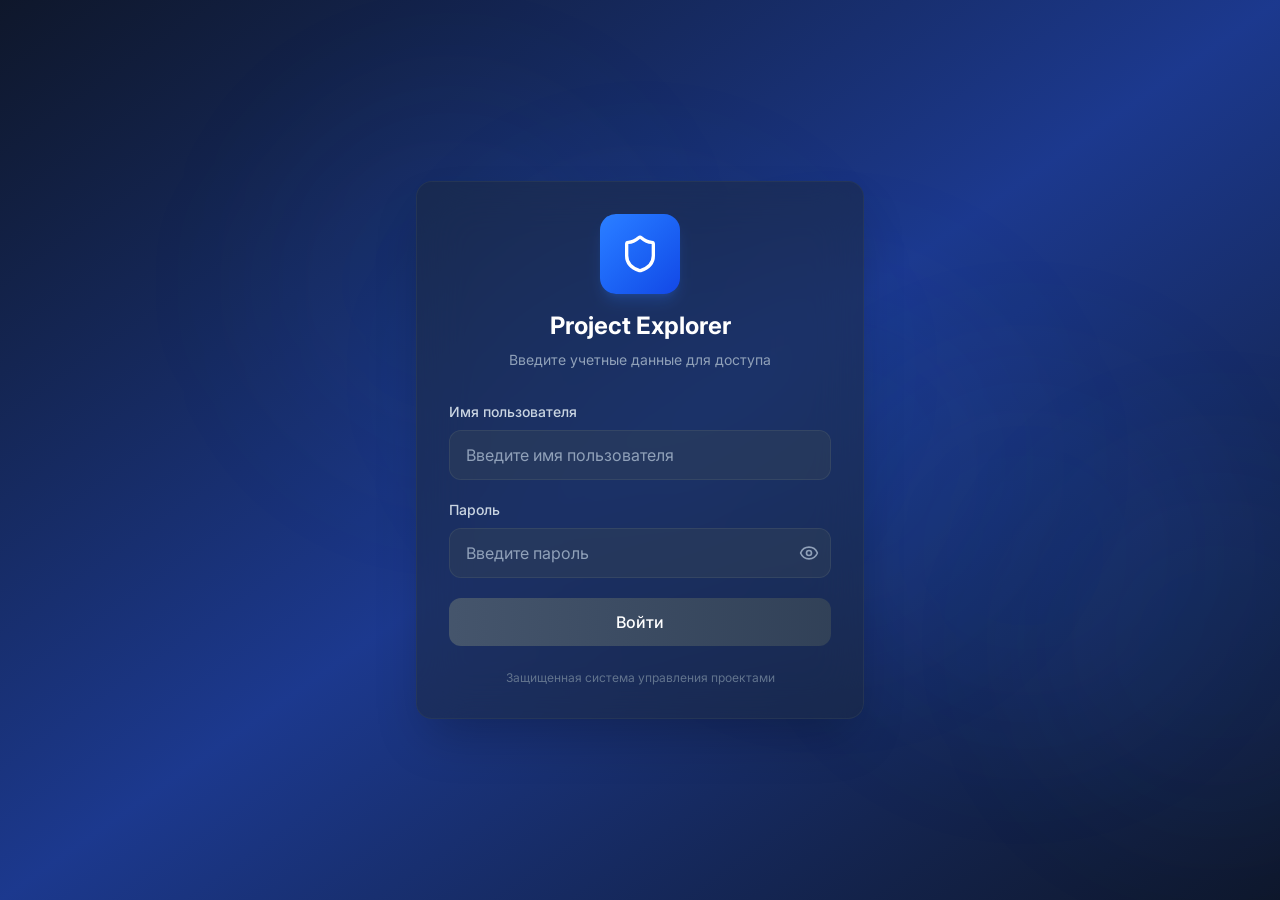
==== commit 109f9fe6: "Баннер: фон заново векторизован из исходника 3x — чётче на больших мониторах Co-Authored-By: Claude " ====
--- a/index.html
+++ b/index.html
@@ -4,7 +4,7 @@
     <meta charset="UTF-8" />
     <meta name="viewport" content="width=device-width, initial-scale=1.0" />
     <title>Project Explorer</title>
-    <script type="module" crossorigin src="./assets/index-BbMZZqXs.js"></script>
+    <script type="module" crossorigin src="./assets/index-CB8BqCwL.js"></script>
     <script type="module" src="./editor-links.js"></script>
     <link rel="stylesheet" crossorigin href="./assets/index-DABzqBIb.css">
   </head>
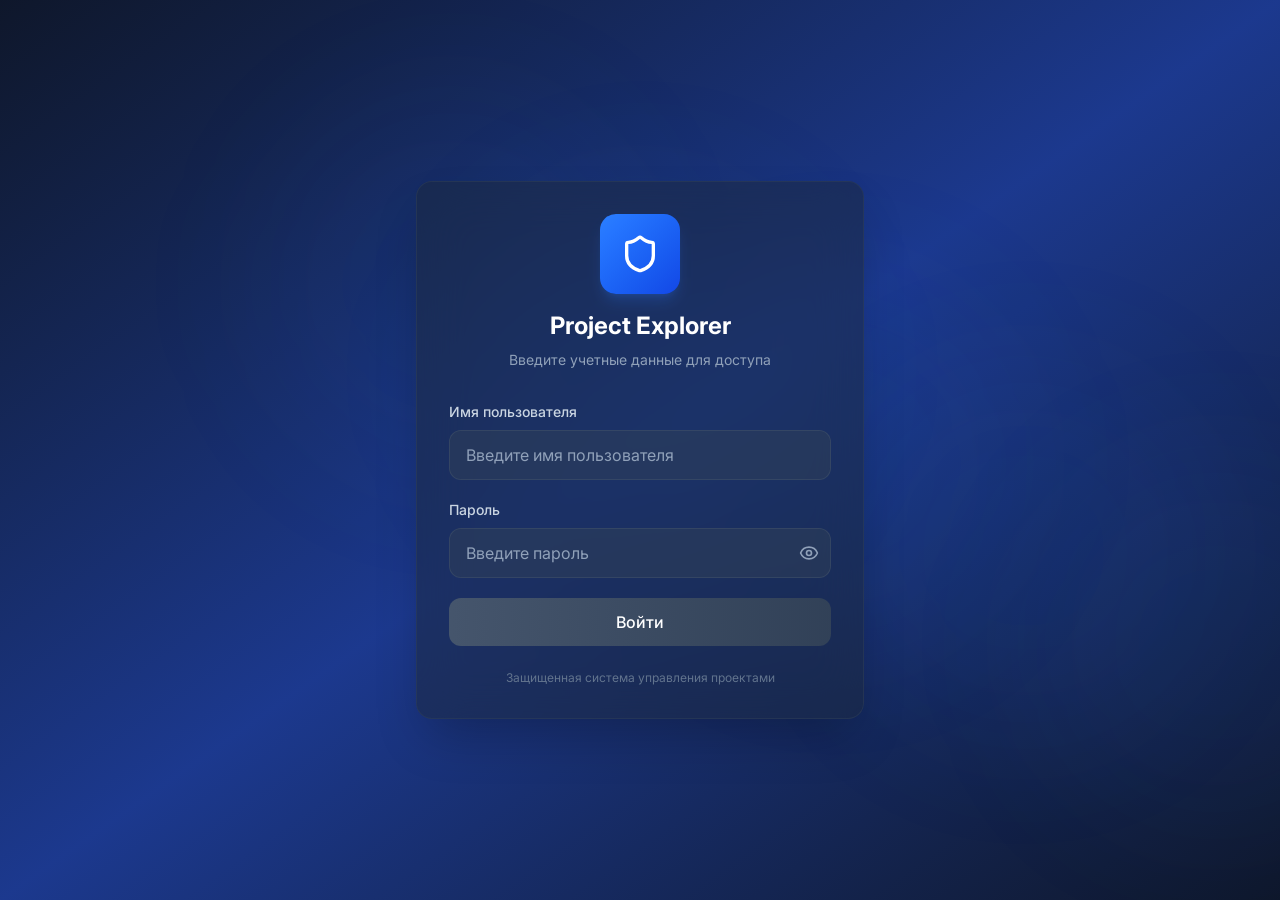
==== commit df13d12d: "Баннер: ещё чётче — резкость по краям перед векторизацией, без смягчения Co-Authored-By: Claude Opus" ====
--- a/index.html
+++ b/index.html
@@ -4,7 +4,7 @@
     <meta charset="UTF-8" />
     <meta name="viewport" content="width=device-width, initial-scale=1.0" />
     <title>Project Explorer</title>
-    <script type="module" crossorigin src="./assets/index-CB8BqCwL.js"></script>
+    <script type="module" crossorigin src="./assets/index-zGg15JYg.js"></script>
     <script type="module" src="./editor-links.js"></script>
     <link rel="stylesheet" crossorigin href="./assets/index-DABzqBIb.css">
   </head>
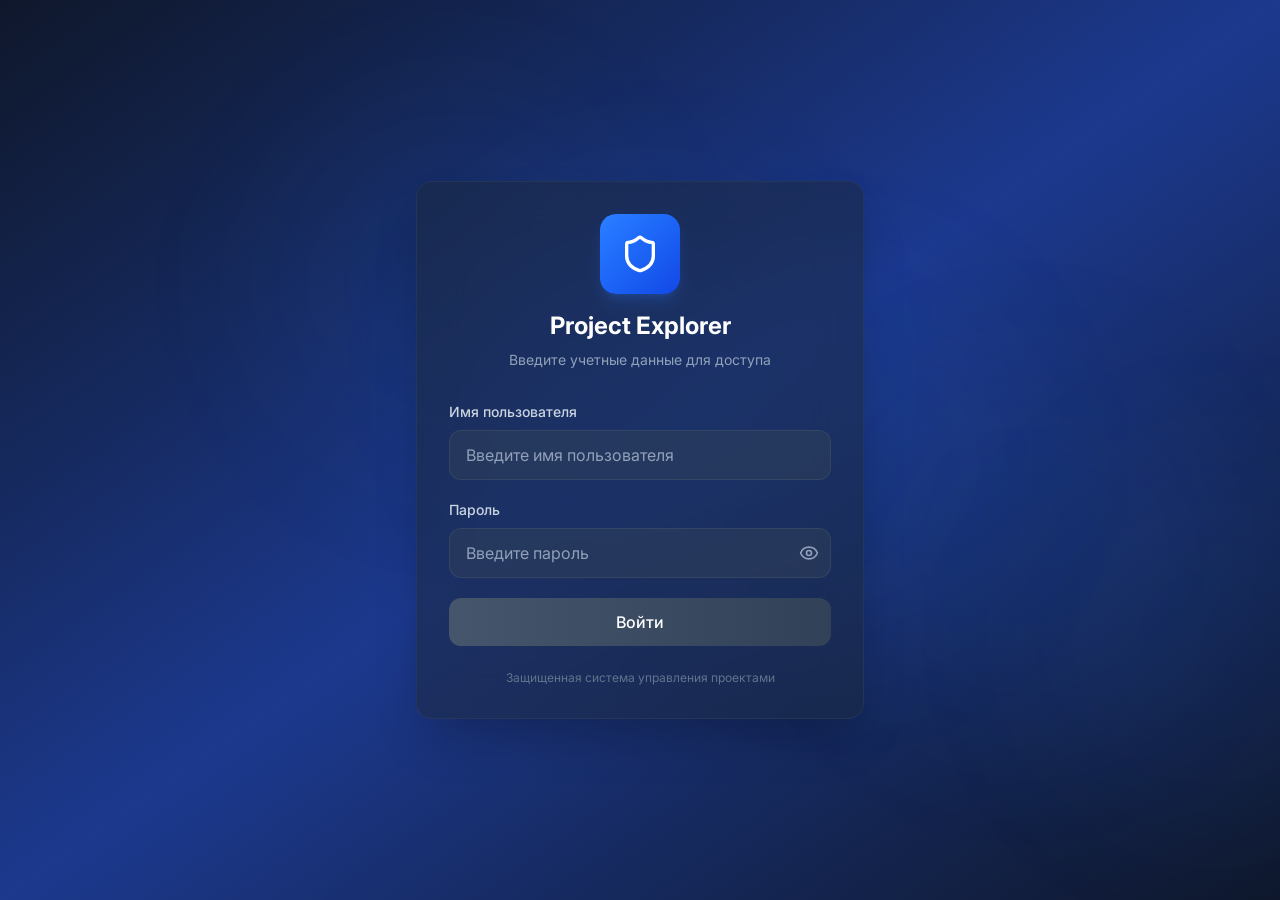
==== commit f9fb80f6: "Главная: виджеты одной высоты, нижние края вровень; списки прокручиваются внутри Co-Authored-By: Cla" ====
--- a/index.html
+++ b/index.html
@@ -4,9 +4,9 @@
     <meta charset="UTF-8" />
     <meta name="viewport" content="width=device-width, initial-scale=1.0" />
     <title>Project Explorer</title>
-    <script type="module" crossorigin src="./assets/index-zGg15JYg.js"></script>
+    <script type="module" crossorigin src="./assets/index-wLBiUJG0.js"></script>
     <script type="module" src="./editor-links.js"></script>
-    <link rel="stylesheet" crossorigin href="./assets/index-DABzqBIb.css">
+    <link rel="stylesheet" crossorigin href="./assets/index-CvJ6GQot.css">
   </head>
   <body>
     <div id="root"></div>
--- a/assets/index-CvJ6GQot.css
+++ b/assets/index-CvJ6GQot.css
@@ -0,0 +1 @@
+@import"https://fonts.googleapis.com/css2?family=Inter:wght@400;500;600;700&family=JetBrains+Mono:wght@400;500&display=swap";.rd-page{height:calc(100vh - 45px);overflow-y:auto;background:#f1f5f9;color:#020617}.rd-page-inner{box-sizing:border-box;padding:16px;display:flex;flex-direction:column;gap:16px;min-height:100%}.rd-header{height:45px;background:#fff;border-bottom:1px solid #e2e8f0;display:flex;align-items:center;gap:14px;padding:0 16px;flex-shrink:0;position:relative;z-index:50}.rd-nav{display:flex;align-items:center;gap:2px;flex:1;min-width:0;height:100%;overflow-x:auto}.rd-nav-link{display:flex;align-items:center;gap:7px;height:45px;padding:0 10px;color:#475569;font-size:14px;font-weight:500;border:0;background:none;border-bottom:2px solid transparent;box-sizing:border-box;white-space:nowrap;cursor:pointer}.rd-nav-link:hover{color:#020617}.rd-nav-link.is-active{color:#2563eb;border-bottom-color:#2563eb}.rd-search{display:flex;align-items:center;gap:8px;height:34px;width:240px;padding:0 8px 0 10px;box-sizing:border-box;border:1px solid #e2e8f0;border-radius:8px;background:#fff;color:#64748b}.rd-search input{border:0;outline:0;background:transparent;font:inherit;font-size:14px;color:#020617;width:100%}.rd-kbd{font-size:11px;color:#475569;border:1px solid #e2e8f0;border-radius:5px;padding:0 5px;background:#f8fafc;white-space:nowrap}.rd-card{background:#fff;border:1px solid #e2e8f0;border-radius:12px;box-shadow:0 1px 2px #0f172a0d}.rd-icon-btn{width:32px;height:32px;display:inline-flex;align-items:center;justify-content:center;border:0;border-radius:8px;background:transparent;color:#475569;position:relative;flex:none;cursor:pointer}.rd-icon-btn:hover{background:#f1f5f9;color:#020617}.rd-btn{height:32px;padding:0 12px;border-radius:8px;font-size:13px;font-weight:500;border:1px solid #e2e8f0;background:#fff;color:#0f172a;display:inline-flex;align-items:center;gap:6px;white-space:nowrap;cursor:pointer}.rd-btn:hover{background:#f8fafc}.rd-btn-primary{background:#155dfc;border-color:#155dfc;color:#fff}.rd-btn-primary:hover{background:#1447e6}.rd-seg-group{display:flex;gap:2px;padding:2px;border-radius:9px;background:#f1f5f9}.rd-seg{border:0;background:transparent;height:26px;padding:0 9px;border-radius:7px;font-size:13px;font-weight:500;color:#5b6b80;display:inline-flex;align-items:center;justify-content:center;gap:5px;white-space:nowrap;cursor:pointer}.rd-seg:hover{color:#020617}.rd-seg.is-on{background:#fff;color:#2563eb;box-shadow:0 1px 3px #0000001a,0 1px 2px -1px #0000001a}.rd-cnt{color:#64748b;font-weight:500}.rd-pill{min-width:20px;height:20px;padding:0 6px;box-sizing:border-box;border:1px solid #e2e8f0;border-radius:999px;background:#fff;font-size:12px;font-weight:500;color:#0f172a;display:inline-flex;align-items:center;justify-content:center;flex:none}.rd-tag{display:inline-flex;align-items:center;height:22px;padding:0 8px;border-radius:6px;background:#f1f5f9;font-size:12px;font-weight:500;color:#334155}.rd-dot{display:inline-block;width:7px;height:7px;border-radius:50%;flex:none;background:#94a3b8}.rd-dot.lg{width:10px;height:10px}.rd-dot-active{background:#00a63e}.rd-dot-archived{background:#94a3b8}.rd-dot-draft{background:#6b7280}.rd-dot-completed{background:#8b5cf6}.rd-dot-frozen{background:#38bdf8}.rd-dot-neutral{background:#94a3b8}.rd-h2{margin:0;font-size:15px;font-weight:600;color:#020617}.rd-muted{color:#64748b}.rd-mono{font-family:var(--font-mono, ui-monospace, monospace);letter-spacing:.02em}.rd-link{color:#2563eb;font-size:13px;font-weight:500;background:none;border:0;padding:0;cursor:pointer}.rd-link:hover{color:#1d4ed8;text-decoration:underline}.rd-ellipsis{white-space:nowrap;overflow:hidden;text-overflow:ellipsis;min-width:0}.rd-banner{position:relative;isolation:isolate;display:flex;align-items:center;flex-shrink:0;box-sizing:border-box;overflow:hidden;border:1px solid #d5e5f6;border-radius:18px;background:#edf6ff}.rd-banner>img{position:absolute;top:0;right:0;bottom:0;left:0;z-index:-1;display:block;width:100%;height:100%;object-fit:cover;object-position:right center;pointer-events:none}.rd-banner.home{min-height:200px;height:clamp(200px,16vw,280px);padding:28px}.rd-banner.catalog{min-height:150px;height:clamp(150px,11vw,190px);padding:24px 28px}.rd-banner h1{margin:0;color:#416fb7;font-weight:600;line-height:1.15;letter-spacing:-.025em}.rd-banner-search{display:flex;align-items:center;gap:8px;height:38px;padding:0 12px;border:1px solid #d8e4f3;border-radius:10px;background:#fffffff5;box-shadow:0 5px 22px #527ab214;color:#64748b}.rd-banner-search input{border:0;outline:0;background:transparent;font:inherit;font-size:13px;color:#172d50;width:100%}.rd-metric{display:flex;gap:18px;align-items:flex-start;padding:10px 14px 10px 12px;border:1px solid #cbdff0;border-radius:13px;background:#e5f0faf0;box-shadow:0 2px 8px #6282ac06;color:#243c60}.rd-metric dl{margin:0;display:grid;grid-template-columns:auto auto;column-gap:28px;row-gap:1px;font-size:12px}.rd-metric dt{display:flex;align-items:center;gap:6px}.rd-metric dd{margin:0;text-align:right;color:#416fb7;font-weight:600}@media(max-width:720px){.rd-banner{height:auto!important;padding:18px!important}}.rd-rail{flex:0 0 300px;max-width:300px;min-width:0;display:flex;flex-direction:column}.rd-rail.is-collapsed{flex:0 0 64px;max-width:64px}.rd-ind{width:100%;display:flex;align-items:center;gap:10px;height:40px;padding:0 8px 0 10px;border:1px solid transparent;border-radius:8px;background:transparent;font-size:14px;font-weight:500;color:#0f172a;text-align:left;cursor:pointer}.rd-ind:hover{background:#f1f5f9}.rd-ind.is-on{background:#eff6ff;border-color:#dbeafe;color:#2563eb}.rd-ind-name{flex:1;min-width:0;overflow:hidden;text-overflow:ellipsis;white-space:nowrap}.rd-rail.is-collapsed .rd-ind-name,.rd-rail.is-collapsed .rd-pill,.rd-rail.is-collapsed .rd-rail-head{display:none!important}.rd-rail.is-collapsed .rd-ind{justify-content:center;padding:0}@media(max-width:720px){.rd-rail{flex:1 1 100%;max-width:none}}.rd-chip{height:34px;padding:0 10px;border:1px solid #e2e8f0;border-radius:9px;background:#fff;display:inline-flex;align-items:center;gap:8px;font-size:12px;color:#64748b;white-space:nowrap;cursor:pointer}.rd-chip strong{font-size:14px;font-weight:500;color:#0f172a}.rd-chip:hover{border-color:#cbd5e1}.rd-chip.ghost{height:30px;color:#334155}.rd-recent{display:flex;align-items:flex-start;gap:10px;min-width:0;padding:11px 12px;border:1px solid #e2e8f0;border-radius:12px;background:#fff;text-align:left;cursor:pointer}.rd-recent:hover{border-color:#bfdbfe}.rd-pcard{display:flex;flex-direction:column;gap:8px;min-width:0;padding:12px 12px 11px;border:1px solid #e2e8f0;border-radius:12px;background:#fff;text-align:left;cursor:pointer;transition:border-color .15s,box-shadow .15s}.rd-pcard:hover{border-color:#bfdbfe;box-shadow:0 4px 16px #2563eb14}.rd-pcard.is-sel{border-color:#60a5fa;box-shadow:0 0 0 3px #dbeafe}.rd-trow{display:grid;gap:12px;align-items:center;padding:9px 14px;border:0;border-bottom:1px solid #eef2f7;background:none;width:100%;text-align:left;cursor:pointer}.rd-trow:hover{background:#f8fafc}.rd-trow.is-sel{background:#eff6ff}.rd-trow.compact{border-bottom:0;border-radius:8px;padding:8px 10px}.rd-tab{border:0;background:transparent;height:40px;padding:0 2px;margin-bottom:-1px;font-size:14px;font-weight:500;color:#64748b;display:inline-flex;align-items:center;gap:6px;border-bottom:2px solid transparent;white-space:nowrap;cursor:pointer}.rd-tab:hover{color:#020617}.rd-tab.is-on{color:#2563eb;border-bottom-color:#2563eb}.rd-stat{display:flex;flex-direction:column;gap:2px;padding:10px 12px;border:1px solid #e2e8f0;border-radius:10px;background:#fff;min-width:0}.rd-ini{height:18px;padding:0 5px;border-radius:5px;background:#f1f5f9;color:#0f172a;font-size:10px;font-weight:600;display:inline-flex;align-items:center}.rd-tree-row{width:100%;display:flex;align-items:center;gap:6px;height:32px;padding:0 8px 0 4px;border:0;border-radius:6px;background:transparent;text-align:left;font-size:14px;color:#0f172a;cursor:pointer}.rd-tree-row:hover{background:#f1f5f9}.rd-tree-row.is-sel{background:#eff6ff;color:#2563eb}.rd-chev{display:inline-flex;width:16px;height:16px;flex:none;color:#64748b;transition:transform .15s ease}.rd-chev.is-open{transform:rotate(90deg)}.rd-chev.is-leaf{visibility:hidden}.rd-row-hover:hover{background:#f8fafc}.rd-page button:focus-visible,.rd-header button:focus-visible,.rd-page input:focus-visible{outline:2px solid #2563eb;outline-offset:2px}.rd-split{display:flex;height:calc(100vh - 45px);background:#f1f5f9;overflow:hidden}.rd-split .rd-split-left{height:100%;flex-grow:0;flex-shrink:0;min-width:0}.rd-split-right{flex:1 1 0;min-width:0;height:100%;overflow-y:auto;box-sizing:border-box;padding:16px 16px 16px 0}.rd-split-right>.rd-card{width:100%;box-sizing:border-box}.rd-splitter{flex:0 0 12px;position:relative;cursor:col-resize;touch-action:none;outline:none}.rd-splitter:before{content:"";position:absolute;top:16px;bottom:16px;left:50%;width:1px;transform:translate(-50%);background:#e2e8f0;transition:background .15s,width .15s}.rd-splitter-grip{position:absolute;top:50%;left:50%;width:6px;height:40px;transform:translate(-50%,-50%);border-radius:4px;background:#fff;border:1px solid #cbd5e1;box-shadow:0 1px 2px #0f172a0f;transition:background .15s,border-color .15s}.rd-splitter:hover:before,.rd-split.is-dragging .rd-splitter:before,.rd-splitter:focus-visible:before{width:2px;background:#60a5fa}.rd-splitter:hover .rd-splitter-grip,.rd-split.is-dragging .rd-splitter-grip,.rd-splitter:focus-visible .rd-splitter-grip{background:#2563eb;border-color:#2563eb}.rd-split.is-dragging .rd-split-left,.rd-split.is-dragging .rd-split-right{pointer-events:none}@media(max-width:900px){.rd-split{flex-direction:column;height:auto;overflow:visible}.rd-split .rd-split-left{flex-basis:auto!important;height:auto}.rd-splitter{display:none}.rd-split-right{height:auto;padding:0 16px 16px}}.rd-home-row{display:flex;flex-wrap:wrap;gap:16px;align-items:stretch;flex:1}.rd-home-row>header,.rd-home-row header{flex:none}@media(min-width:1180px){.rd-home-row{flex-wrap:nowrap;flex:none;height:max(520px,calc(100vh - 93px - clamp(200px,16vw,280px)))}}@media(max-width:1179px){.rd-home-scroll{max-height:480px}}.rd-home-scroll>*{flex-shrink:0}/*! tailwindcss v4.2.2 | MIT License | https://tailwindcss.com */@layer properties{@supports (((-webkit-hyphens:none)) and (not (margin-trim:inline))) or ((-moz-orient:inline) and (not (color:rgb(from red r g b)))){*,:before,:after,::backdrop{--tw-translate-x:0;--tw-translate-y:0;--tw-translate-z:0;--tw-scale-x:1;--tw-scale-y:1;--tw-scale-z:1;--tw-rotate-x:initial;--tw-rotate-y:initial;--tw-rotate-z:initial;--tw-skew-x:initial;--tw-skew-y:initial;--tw-space-y-reverse:0;--tw-divide-y-reverse:0;--tw-border-style:solid;--tw-gradient-position:initial;--tw-gradient-from:#0000;--tw-gradient-via:#0000;--tw-gradient-to:#0000;--tw-gradient-stops:initial;--tw-gradient-via-stops:initial;--tw-gradient-from-position:0%;--tw-gradient-via-position:50%;--tw-gradient-to-position:100%;--tw-leading:initial;--tw-font-weight:initial;--tw-tracking:initial;--tw-ordinal:initial;--tw-slashed-zero:initial;--tw-numeric-figure:initial;--tw-numeric-spacing:initial;--tw-numeric-fraction:initial;--tw-shadow:0 0 #0000;--tw-shadow-color:initial;--tw-shadow-alpha:100%;--tw-inset-shadow:0 0 #0000;--tw-inset-shadow-color:initial;--tw-inset-shadow-alpha:100%;--tw-ring-color:initial;--tw-ring-shadow:0 0 #0000;--tw-inset-ring-color:initial;--tw-inset-ring-shadow:0 0 #0000;--tw-ring-inset:initial;--tw-ring-offset-width:0px;--tw-ring-offset-color:#fff;--tw-ring-offset-shadow:0 0 #0000;--tw-outline-style:solid;--tw-blur:initial;--tw-brightness:initial;--tw-contrast:initial;--tw-grayscale:initial;--tw-hue-rotate:initial;--tw-invert:initial;--tw-opacity:initial;--tw-saturate:initial;--tw-sepia:initial;--tw-drop-shadow:initial;--tw-drop-shadow-color:initial;--tw-drop-shadow-alpha:100%;--tw-drop-shadow-size:initial;--tw-backdrop-blur:initial;--tw-backdrop-brightness:initial;--tw-backdrop-contrast:initial;--tw-backdrop-grayscale:initial;--tw-backdrop-hue-rotate:initial;--tw-backdrop-invert:initial;--tw-backdrop-opacity:initial;--tw-backdrop-saturate:initial;--tw-backdrop-sepia:initial;--tw-duration:initial;--tw-ease:initial;--tw-content:""}}}@layer theme{:root,:host{--font-sans:"Inter", ui-sans-serif, system-ui, sans-serif;--font-mono:"JetBrains Mono", ui-monospace, SFMono-Regular, monospace;--color-red-400:oklch(70.4% .191 22.216);--color-red-500:oklch(63.7% .237 25.331);--color-red-600:oklch(57.7% .245 27.325);--color-amber-500:oklch(76.9% .188 70.08);--color-amber-600:oklch(66.6% .179 58.318);--color-green-500:oklch(72.3% .219 149.579);--color-emerald-100:oklch(95% .052 163.051);--color-emerald-500:oklch(69.6% .17 162.48);--color-emerald-600:oklch(59.6% .145 163.225);--color-emerald-700:oklch(50.8% .118 165.612);--color-cyan-400:oklch(78.9% .154 211.53);--color-sky-50:oklch(97.7% .013 236.62);--color-sky-100:oklch(95.1% .026 236.824);--color-sky-200:oklch(90.1% .058 230.902);--color-sky-300:oklch(82.8% .111 230.318);--color-sky-400:oklch(74.6% .16 232.661);--color-sky-500:oklch(68.5% .169 237.323);--color-sky-600:oklch(58.8% .158 241.966);--color-sky-700:oklch(50% .134 242.749);--color-sky-800:oklch(44.3% .11 240.79);--color-blue-500:oklch(62.3% .214 259.815);--color-blue-600:oklch(54.6% .245 262.881);--color-blue-700:oklch(48.8% .243 264.376);--color-blue-900:oklch(37.9% .146 265.522);--color-purple-500:oklch(62.7% .265 303.9);--color-purple-600:oklch(55.8% .288 302.321);--color-slate-50:oklch(98.4% .003 247.858);--color-slate-100:oklch(96.8% .007 247.896);--color-slate-200:oklch(92.9% .013 255.508);--color-slate-300:oklch(86.9% .022 252.894);--color-slate-400:oklch(70.4% .04 256.788);--color-slate-500:oklch(55.4% .046 257.417);--color-slate-600:oklch(44.6% .043 257.281);--color-slate-700:oklch(37.2% .044 257.287);--color-slate-800:oklch(27.9% .041 260.031);--color-slate-900:oklch(20.8% .042 265.755);--color-black:#000;--color-white:#fff;--spacing:.25rem;--container-xs:20rem;--container-sm:24rem;--container-md:28rem;--container-2xl:42rem;--container-4xl:56rem;--container-6xl:72rem;--container-7xl:80rem;--text-xs:.75rem;--text-xs--line-height:calc(1 / .75);--text-sm:.875rem;--text-sm--line-height:calc(1.25 / .875);--text-base:1rem;--text-base--line-height: 1.5 ;--text-lg:1.125rem;--text-lg--line-height:calc(1.75 / 1.125);--text-xl:1.25rem;--text-xl--line-height:calc(1.75 / 1.25);--text-2xl:1.5rem;--text-2xl--line-height:calc(2 / 1.5);--text-3xl:1.875rem;--text-3xl--line-height: 1.2 ;--font-weight-normal:400;--font-weight-medium:500;--font-weight-semibold:600;--font-weight-bold:700;--tracking-tight:-.025em;--tracking-wide:.025em;--tracking-wider:.05em;--tracking-widest:.1em;--leading-tight:1.25;--leading-relaxed:1.625;--radius-sm:.25rem;--radius-md:.375rem;--radius-lg:.5rem;--radius-xl:.75rem;--radius-2xl:1rem;--ease-in:cubic-bezier(.4, 0, 1, 1);--ease-out:cubic-bezier(0, 0, .2, 1);--ease-in-out:cubic-bezier(.4, 0, .2, 1);--blur-md:12px;--blur-xl:24px;--blur-3xl:64px;--default-transition-duration:.15s;--default-transition-timing-function:cubic-bezier(.4, 0, .2, 1);--default-font-family:var(--font-sans);--default-mono-font-family:var(--font-mono);--color-bg:#f4f7f9;--color-surface:#fff;--color-border:#e2e8f0;--color-border-hover:#cbd5e1;--color-text:#0f172a;--color-text-muted:#64748b;--color-text-dim:#475569;--color-accent:#002cff}}@layer base{*,:after,:before,::backdrop{box-sizing:border-box;border:0 solid;margin:0;padding:0}::file-selector-button{box-sizing:border-box;border:0 solid;margin:0;padding:0}html,:host{-webkit-text-size-adjust:100%;-moz-tab-size:4;tab-size:4;line-height:1.5;font-family:var(--default-font-family,ui-sans-serif, system-ui, sans-serif, "Apple Color Emoji", "Segoe UI Emoji", "Segoe UI Symbol", "Noto Color Emoji");font-feature-settings:var(--default-font-feature-settings,normal);font-variation-settings:var(--default-font-variation-settings,normal);-webkit-tap-highlight-color:transparent}hr{height:0;color:inherit;border-top-width:1px}abbr:where([title]){-webkit-text-decoration:underline dotted;text-decoration:underline dotted}h1,h2,h3,h4,h5,h6{font-size:inherit;font-weight:inherit}a{color:inherit;-webkit-text-decoration:inherit;text-decoration:inherit}b,strong{font-weight:bolder}code,kbd,samp,pre{font-family:var(--default-mono-font-family,ui-monospace, SFMono-Regular, Menlo, Monaco, Consolas, "Liberation Mono", "Courier New", monospace);font-feature-settings:var(--default-mono-font-feature-settings,normal);font-variation-settings:var(--default-mono-font-variation-settings,normal);font-size:1em}small{font-size:80%}sub,sup{vertical-align:baseline;font-size:75%;line-height:0;position:relative}sub{bottom:-.25em}sup{top:-.5em}table{text-indent:0;border-color:inherit;border-collapse:collapse}:-moz-focusring{outline:auto}progress{vertical-align:baseline}summary{display:list-item}ol,ul,menu{list-style:none}img,svg,video,canvas,audio,iframe,embed,object{vertical-align:middle;display:block}img,video{max-width:100%;height:auto}button,input,select,optgroup,textarea{font:inherit;font-feature-settings:inherit;font-variation-settings:inherit;letter-spacing:inherit;color:inherit;opacity:1;background-color:#0000;border-radius:0}::file-selector-button{font:inherit;font-feature-settings:inherit;font-variation-settings:inherit;letter-spacing:inherit;color:inherit;opacity:1;background-color:#0000;border-radius:0}:where(select:is([multiple],[size])) optgroup{font-weight:bolder}:where(select:is([multiple],[size])) optgroup option{padding-inline-start:20px}::file-selector-button{margin-inline-end:4px}::placeholder{opacity:1}@supports (not ((-webkit-appearance:-apple-pay-button))) or (contain-intrinsic-size:1px){::placeholder{color:currentColor}@supports (color:color-mix(in lab,red,red)){::placeholder{color:color-mix(in oklab,currentcolor 50%,transparent)}}}textarea{resize:vertical}::-webkit-search-decoration{-webkit-appearance:none}::-webkit-date-and-time-value{min-height:1lh;text-align:inherit}::-webkit-datetime-edit{display:inline-flex}::-webkit-datetime-edit-fields-wrapper{padding:0}::-webkit-datetime-edit{padding-block:0}::-webkit-datetime-edit-year-field{padding-block:0}::-webkit-datetime-edit-month-field{padding-block:0}::-webkit-datetime-edit-day-field{padding-block:0}::-webkit-datetime-edit-hour-field{padding-block:0}::-webkit-datetime-edit-minute-field{padding-block:0}::-webkit-datetime-edit-second-field{padding-block:0}::-webkit-datetime-edit-millisecond-field{padding-block:0}::-webkit-datetime-edit-meridiem-field{padding-block:0}::-webkit-calendar-picker-indicator{line-height:1}:-moz-ui-invalid{box-shadow:none}button,input:where([type=button],[type=reset],[type=submit]){-webkit-appearance:button;-moz-appearance:button;appearance:button}::file-selector-button{-webkit-appearance:button;-moz-appearance:button;appearance:button}::-webkit-inner-spin-button{height:auto}::-webkit-outer-spin-button{height:auto}[hidden]:where(:not([hidden=until-found])){display:none!important}}@layer components;@layer utilities{.pointer-events-none{pointer-events:none}.visible{visibility:visible}.sr-only{clip-path:inset(50%);white-space:nowrap;border-width:0;width:1px;height:1px;margin:-1px;padding:0;position:absolute;overflow:hidden}.absolute{position:absolute}.fixed{position:fixed}.relative{position:relative}.static{position:static}.inset-0{inset:calc(var(--spacing) * 0)}.inset-x-2{inset-inline:calc(var(--spacing) * 2)}.inset-y-2{inset-block:calc(var(--spacing) * 2)}.start{inset-inline-start:var(--spacing)}.end{inset-inline-end:var(--spacing)}.top-0{top:calc(var(--spacing) * 0)}.top-1\/2{top:50%}.top-12{top:calc(var(--spacing) * 12)}.top-40{top:calc(var(--spacing) * 40)}.top-full{top:100%}.right-0{right:calc(var(--spacing) * 0)}.right-3{right:calc(var(--spacing) * 3)}.right-3\.5{right:calc(var(--spacing) * 3.5)}.left-0{left:calc(var(--spacing) * 0)}.left-1\/2{left:50%}.left-2\.5{left:calc(var(--spacing) * 2.5)}.left-3\.5{left:calc(var(--spacing) * 3.5)}.left-40{left:calc(var(--spacing) * 40)}.left-64{left:calc(var(--spacing) * 64)}.z-10{z-index:10}.z-20{z-index:20}.z-50{z-index:50}.z-\[1000\]{z-index:1000}.z-\[1100\]{z-index:1100}.order-1{order:1}.order-2{order:2}.order-3{order:3}.order-4{order:4}.order-5{order:5}.col-span-2{grid-column:span 2/span 2}.container{width:100%}@media(min-width:40rem){.container{max-width:40rem}}@media(min-width:48rem){.container{max-width:48rem}}@media(min-width:64rem){.container{max-width:64rem}}@media(min-width:80rem){.container{max-width:80rem}}@media(min-width:96rem){.container{max-width:96rem}}.mx-1{margin-inline:calc(var(--spacing) * 1)}.mx-auto{margin-inline:auto}.my-1{margin-block:calc(var(--spacing) * 1)}.mt-0\.5{margin-top:calc(var(--spacing) * .5)}.mt-1{margin-top:calc(var(--spacing) * 1)}.mt-2{margin-top:calc(var(--spacing) * 2)}.mt-4{margin-top:calc(var(--spacing) * 4)}.mt-6{margin-top:calc(var(--spacing) * 6)}.mr-3{margin-right:calc(var(--spacing) * 3)}.mr-4{margin-right:calc(var(--spacing) * 4)}.mb-0\.5{margin-bottom:calc(var(--spacing) * .5)}.mb-1{margin-bottom:calc(var(--spacing) * 1)}.mb-1\.5{margin-bottom:calc(var(--spacing) * 1.5)}.mb-2{margin-bottom:calc(var(--spacing) * 2)}.mb-3{margin-bottom:calc(var(--spacing) * 3)}.mb-4{margin-bottom:calc(var(--spacing) * 4)}.mb-5{margin-bottom:calc(var(--spacing) * 5)}.mb-6{margin-bottom:calc(var(--spacing) * 6)}.mb-8{margin-bottom:calc(var(--spacing) * 8)}.-ml-1{margin-left:calc(var(--spacing) * -1)}.ml-1{margin-left:calc(var(--spacing) * 1)}.ml-2{margin-left:calc(var(--spacing) * 2)}.ml-3{margin-left:calc(var(--spacing) * 3)}.ml-auto{margin-left:auto}.line-clamp-3{-webkit-line-clamp:3;-webkit-box-orient:vertical;display:-webkit-box;overflow:hidden}.block{display:block}.contents{display:contents}.flex{display:flex}.grid{display:grid}.hidden{display:none}.inline{display:inline}.inline-flex{display:inline-flex}.table{display:table}.h-1{height:calc(var(--spacing) * 1)}.h-1\.5{height:calc(var(--spacing) * 1.5)}.h-2{height:calc(var(--spacing) * 2)}.h-3{height:calc(var(--spacing) * 3)}.h-3\.5{height:calc(var(--spacing) * 3.5)}.h-4{height:calc(var(--spacing) * 4)}.h-4\.5{height:calc(var(--spacing) * 4.5)}.h-5{height:calc(var(--spacing) * 5)}.h-6{height:calc(var(--spacing) * 6)}.h-7{height:calc(var(--spacing) * 7)}.h-8{height:calc(var(--spacing) * 8)}.h-9{height:calc(var(--spacing) * 9)}.h-10{height:calc(var(--spacing) * 10)}.h-12{height:calc(var(--spacing) * 12)}.h-14{height:calc(var(--spacing) * 14)}.h-16{height:calc(var(--spacing) * 16)}.h-20{height:calc(var(--spacing) * 20)}.h-32{height:calc(var(--spacing) * 32)}.h-40{height:calc(var(--spacing) * 40)}.h-64{height:calc(var(--spacing) * 64)}.h-72{height:calc(var(--spacing) * 72)}.h-96{height:calc(var(--spacing) * 96)}.h-\[15px\]{height:15px}.h-\[75\%\]{height:75%}.h-\[260px\]{height:260px}.h-full{height:100%}.h-px{height:1px}.h-screen{height:100vh}.max-h-\[400px\]{max-height:400px}.min-h-0{min-height:calc(var(--spacing) * 0)}.min-h-12{min-height:calc(var(--spacing) * 12)}.min-h-\[260px\]{min-height:260px}.min-h-\[300px\]{min-height:300px}.min-h-\[360px\]{min-height:360px}.min-h-\[400px\]{min-height:400px}.min-h-\[560px\]{min-height:560px}.min-h-screen{min-height:100vh}.w-1{width:calc(var(--spacing) * 1)}.w-1\.5{width:calc(var(--spacing) * 1.5)}.w-2{width:calc(var(--spacing) * 2)}.w-2\/5{width:40%}.w-3{width:calc(var(--spacing) * 3)}.w-3\.5{width:calc(var(--spacing) * 3.5)}.w-3\/5{width:60%}.w-4{width:calc(var(--spacing) * 4)}.w-5{width:calc(var(--spacing) * 5)}.w-6{width:calc(var(--spacing) * 6)}.w-7{width:calc(var(--spacing) * 7)}.w-8{width:calc(var(--spacing) * 8)}.w-9{width:calc(var(--spacing) * 9)}.w-10{width:calc(var(--spacing) * 10)}.w-11{width:calc(var(--spacing) * 11)}.w-12{width:calc(var(--spacing) * 12)}.w-16{width:calc(var(--spacing) * 16)}.w-20{width:calc(var(--spacing) * 20)}.w-24{width:calc(var(--spacing) * 24)}.w-28{width:calc(var(--spacing) * 28)}.w-40{width:calc(var(--spacing) * 40)}.w-44{width:calc(var(--spacing) * 44)}.w-48{width:calc(var(--spacing) * 48)}.w-52{width:calc(var(--spacing) * 52)}.w-56{width:calc(var(--spacing) * 56)}.w-64{width:calc(var(--spacing) * 64)}.w-72{width:calc(var(--spacing) * 72)}.w-96{width:calc(var(--spacing) * 96)}.w-\[15px\]{width:15px}.w-\[75\%\]{width:75%}.w-\[260px\]{width:260px}.w-full{width:100%}.w-px{width:1px}.max-w-2xl{max-width:var(--container-2xl)}.max-w-4xl{max-width:var(--container-4xl)}.max-w-6xl{max-width:var(--container-6xl)}.max-w-7xl{max-width:var(--container-7xl)}.max-w-56{max-width:calc(var(--spacing) * 56)}.max-w-\[330px\]{max-width:330px}.max-w-md{max-width:var(--container-md)}.max-w-sm{max-width:var(--container-sm)}.max-w-xs{max-width:var(--container-xs)}.min-w-0{min-width:calc(var(--spacing) * 0)}.min-w-\[300px\]{min-width:300px}.flex-1{flex:1}.shrink-0{flex-shrink:0}.-translate-x-1\/2{--tw-translate-x: -50% ;translate:var(--tw-translate-x) var(--tw-translate-y)}.translate-x-1{--tw-translate-x:calc(var(--spacing) * 1);translate:var(--tw-translate-x) var(--tw-translate-y)}.-translate-y-1\/2{--tw-translate-y: -50% ;translate:var(--tw-translate-x) var(--tw-translate-y)}.scale-90{--tw-scale-x:90%;--tw-scale-y:90%;--tw-scale-z:90%;scale:var(--tw-scale-x) var(--tw-scale-y)}.rotate-90{rotate:90deg}.transform{transform:var(--tw-rotate-x,) var(--tw-rotate-y,) var(--tw-rotate-z,) var(--tw-skew-x,) var(--tw-skew-y,)}.cursor-col-resize{cursor:col-resize}.cursor-default{cursor:default}.cursor-grab{cursor:grab}.cursor-pointer{cursor:pointer}.cursor-row-resize{cursor:row-resize}.cursor-text{cursor:text}.resize{resize:both}.columns-2{columns:2}.grid-cols-1{grid-template-columns:repeat(1,minmax(0,1fr))}.grid-cols-2{grid-template-columns:repeat(2,minmax(0,1fr))}.grid-cols-3{grid-template-columns:repeat(3,minmax(0,1fr))}.grid-cols-4{grid-template-columns:repeat(4,minmax(0,1fr))}.flex-col{flex-direction:column}.flex-wrap{flex-wrap:wrap}.place-items-center{place-items:center}.items-baseline{align-items:baseline}.items-center{align-items:center}.items-end{align-items:flex-end}.items-start{align-items:flex-start}.justify-between{justify-content:space-between}.justify-center{justify-content:center}.gap-0{gap:calc(var(--spacing) * 0)}.gap-0\.5{gap:calc(var(--spacing) * .5)}.gap-1{gap:calc(var(--spacing) * 1)}.gap-1\.5{gap:calc(var(--spacing) * 1.5)}.gap-2{gap:calc(var(--spacing) * 2)}.gap-3{gap:calc(var(--spacing) * 3)}.gap-4{gap:calc(var(--spacing) * 4)}.gap-5{gap:calc(var(--spacing) * 5)}.gap-6{gap:calc(var(--spacing) * 6)}:where(.space-y-0\.5>:not(:last-child)){--tw-space-y-reverse:0;margin-block-start:calc(calc(var(--spacing) * .5) * var(--tw-space-y-reverse));margin-block-end:calc(calc(var(--spacing) * .5) * calc(1 - var(--tw-space-y-reverse)))}:where(.space-y-1>:not(:last-child)){--tw-space-y-reverse:0;margin-block-start:calc(calc(var(--spacing) * 1) * var(--tw-space-y-reverse));margin-block-end:calc(calc(var(--spacing) * 1) * calc(1 - var(--tw-space-y-reverse)))}:where(.space-y-2>:not(:last-child)){--tw-space-y-reverse:0;margin-block-start:calc(calc(var(--spacing) * 2) * var(--tw-space-y-reverse));margin-block-end:calc(calc(var(--spacing) * 2) * calc(1 - var(--tw-space-y-reverse)))}:where(.space-y-3>:not(:last-child)){--tw-space-y-reverse:0;margin-block-start:calc(calc(var(--spacing) * 3) * var(--tw-space-y-reverse));margin-block-end:calc(calc(var(--spacing) * 3) * calc(1 - var(--tw-space-y-reverse)))}:where(.space-y-4>:not(:last-child)){--tw-space-y-reverse:0;margin-block-start:calc(calc(var(--spacing) * 4) * var(--tw-space-y-reverse));margin-block-end:calc(calc(var(--spacing) * 4) * calc(1 - var(--tw-space-y-reverse)))}:where(.space-y-5>:not(:last-child)){--tw-space-y-reverse:0;margin-block-start:calc(calc(var(--spacing) * 5) * var(--tw-space-y-reverse));margin-block-end:calc(calc(var(--spacing) * 5) * calc(1 - var(--tw-space-y-reverse)))}:where(.space-y-6>:not(:last-child)){--tw-space-y-reverse:0;margin-block-start:calc(calc(var(--spacing) * 6) * var(--tw-space-y-reverse));margin-block-end:calc(calc(var(--spacing) * 6) * calc(1 - var(--tw-space-y-reverse)))}:where(.space-y-8>:not(:last-child)){--tw-space-y-reverse:0;margin-block-start:calc(calc(var(--spacing) * 8) * var(--tw-space-y-reverse));margin-block-end:calc(calc(var(--spacing) * 8) * calc(1 - var(--tw-space-y-reverse)))}.gap-x-3{column-gap:calc(var(--spacing) * 3)}.gap-y-1{row-gap:calc(var(--spacing) * 1)}:where(.divide-y>:not(:last-child)){--tw-divide-y-reverse:0;border-bottom-style:var(--tw-border-style);border-top-style:var(--tw-border-style);border-top-width:calc(1px * var(--tw-divide-y-reverse));border-bottom-width:calc(1px * calc(1 - var(--tw-divide-y-reverse)))}:where(.divide-border>:not(:last-child)){border-color:var(--color-border)}:where(.divide-slate-100>:not(:last-child)){border-color:var(--color-slate-100)}.self-stretch{align-self:stretch}.truncate{text-overflow:ellipsis;white-space:nowrap;overflow:hidden}.overflow-hidden{overflow:hidden}.overflow-visible{overflow:visible}.overflow-x-auto{overflow-x:auto}.overflow-y-auto{overflow-y:auto}.rounded{border-radius:.25rem}.rounded-2xl{border-radius:var(--radius-2xl)}.rounded-full{border-radius:3.40282e38px}.rounded-lg{border-radius:var(--radius-lg)}.rounded-md{border-radius:var(--radius-md)}.rounded-sm{border-radius:var(--radius-sm)}.rounded-xl{border-radius:var(--radius-xl)}.rounded-t-lg{border-top-left-radius:var(--radius-lg);border-top-right-radius:var(--radius-lg)}.rounded-b-lg{border-bottom-right-radius:var(--radius-lg);border-bottom-left-radius:var(--radius-lg)}.rounded-bl-lg{border-bottom-left-radius:var(--radius-lg)}.border{border-style:var(--tw-border-style);border-width:1px}.border-2{border-style:var(--tw-border-style);border-width:2px}.border-t{border-top-style:var(--tw-border-style);border-top-width:1px}.border-r{border-right-style:var(--tw-border-style);border-right-width:1px}.border-b{border-bottom-style:var(--tw-border-style);border-bottom-width:1px}.border-b-2{border-bottom-style:var(--tw-border-style);border-bottom-width:2px}.border-l{border-left-style:var(--tw-border-style);border-left-width:1px}.border-l-2{border-left-style:var(--tw-border-style);border-left-width:2px}.border-dashed{--tw-border-style:dashed;border-style:dashed}.border-accent{border-color:var(--color-accent)}.border-accent\/20{border-color:#002cff33}@supports (color:color-mix(in lab,red,red)){.border-accent\/20{border-color:color-mix(in oklab,var(--color-accent) 20%,transparent)}}.border-accent\/30{border-color:#002cff4d}@supports (color:color-mix(in lab,red,red)){.border-accent\/30{border-color:color-mix(in oklab,var(--color-accent) 30%,transparent)}}.border-amber-500\/20{border-color:#f99c0033}@supports (color:color-mix(in lab,red,red)){.border-amber-500\/20{border-color:color-mix(in oklab,var(--color-amber-500) 20%,transparent)}}.border-black\/5{border-color:#0000000d}@supports (color:color-mix(in lab,red,red)){.border-black\/5{border-color:color-mix(in oklab,var(--color-black) 5%,transparent)}}.border-blue-500\/20{border-color:#3080ff33}@supports (color:color-mix(in lab,red,red)){.border-blue-500\/20{border-color:color-mix(in oklab,var(--color-blue-500) 20%,transparent)}}.border-border{border-color:var(--color-border)}.border-border\/50{border-color:#e2e8f080}@supports (color:color-mix(in lab,red,red)){.border-border\/50{border-color:color-mix(in oklab,var(--color-border) 50%,transparent)}}.border-border\/70{border-color:#e2e8f0b3}@supports (color:color-mix(in lab,red,red)){.border-border\/70{border-color:color-mix(in oklab,var(--color-border) 70%,transparent)}}.border-emerald-500\/20{border-color:#00bb7f33}@supports (color:color-mix(in lab,red,red)){.border-emerald-500\/20{border-color:color-mix(in oklab,var(--color-emerald-500) 20%,transparent)}}.border-purple-500\/20{border-color:#ac4bff33}@supports (color:color-mix(in lab,red,red)){.border-purple-500\/20{border-color:color-mix(in oklab,var(--color-purple-500) 20%,transparent)}}.border-red-500\/20{border-color:#fb2c3633}@supports (color:color-mix(in lab,red,red)){.border-red-500\/20{border-color:color-mix(in oklab,var(--color-red-500) 20%,transparent)}}.border-sky-400{border-color:var(--color-sky-400)}.border-sky-600{border-color:var(--color-sky-600)}.border-slate-100{border-color:var(--color-slate-100)}.border-slate-200{border-color:var(--color-slate-200)}.border-slate-300{border-color:var(--color-slate-300)}.border-slate-600\/50{border-color:#45556c80}@supports (color:color-mix(in lab,red,red)){.border-slate-600\/50{border-color:color-mix(in oklab,var(--color-slate-600) 50%,transparent)}}.border-slate-700\/50{border-color:#31415880}@supports (color:color-mix(in lab,red,red)){.border-slate-700\/50{border-color:color-mix(in oklab,var(--color-slate-700) 50%,transparent)}}.border-transparent{border-color:#0000}.border-white\/30{border-color:#ffffff4d}@supports (color:color-mix(in lab,red,red)){.border-white\/30{border-color:color-mix(in oklab,var(--color-white) 30%,transparent)}}.border-t-accent{border-top-color:var(--color-accent)}.border-t-white{border-top-color:var(--color-white)}.bg-\[\#00C8FF\]{background-color:#00c8ff}.bg-\[\#002CFF\]{background-color:#002cff}.bg-\[\#333\]{background-color:#333}.bg-\[\#F7F8FA\]{background-color:#f7f8fa}.bg-accent{background-color:var(--color-accent)}.bg-accent\/5{background-color:#002cff0d}@supports (color:color-mix(in lab,red,red)){.bg-accent\/5{background-color:color-mix(in oklab,var(--color-accent) 5%,transparent)}}.bg-accent\/10{background-color:#002cff1a}@supports (color:color-mix(in lab,red,red)){.bg-accent\/10{background-color:color-mix(in oklab,var(--color-accent) 10%,transparent)}}.bg-amber-500{background-color:var(--color-amber-500)}.bg-amber-500\/10{background-color:#f99c001a}@supports (color:color-mix(in lab,red,red)){.bg-amber-500\/10{background-color:color-mix(in oklab,var(--color-amber-500) 10%,transparent)}}.bg-bg{background-color:var(--color-bg)}.bg-bg\/50{background-color:#f4f7f980}@supports (color:color-mix(in lab,red,red)){.bg-bg\/50{background-color:color-mix(in oklab,var(--color-bg) 50%,transparent)}}.bg-black\/5{background-color:#0000000d}@supports (color:color-mix(in lab,red,red)){.bg-black\/5{background-color:color-mix(in oklab,var(--color-black) 5%,transparent)}}.bg-blue-500\/5{background-color:#3080ff0d}@supports (color:color-mix(in lab,red,red)){.bg-blue-500\/5{background-color:color-mix(in oklab,var(--color-blue-500) 5%,transparent)}}.bg-blue-500\/10{background-color:#3080ff1a}@supports (color:color-mix(in lab,red,red)){.bg-blue-500\/10{background-color:color-mix(in oklab,var(--color-blue-500) 10%,transparent)}}.bg-border{background-color:var(--color-border)}.bg-emerald-100{background-color:var(--color-emerald-100)}.bg-emerald-500\/10{background-color:#00bb7f1a}@supports (color:color-mix(in lab,red,red)){.bg-emerald-500\/10{background-color:color-mix(in oklab,var(--color-emerald-500) 10%,transparent)}}.bg-purple-500\/10{background-color:#ac4bff1a}@supports (color:color-mix(in lab,red,red)){.bg-purple-500\/10{background-color:color-mix(in oklab,var(--color-purple-500) 10%,transparent)}}.bg-red-500\/10{background-color:#fb2c361a}@supports (color:color-mix(in lab,red,red)){.bg-red-500\/10{background-color:color-mix(in oklab,var(--color-red-500) 10%,transparent)}}.bg-sky-50{background-color:var(--color-sky-50)}.bg-sky-50\/50{background-color:#f0f9ff80}@supports (color:color-mix(in lab,red,red)){.bg-sky-50\/50{background-color:color-mix(in oklab,var(--color-sky-50) 50%,transparent)}}.bg-sky-100{background-color:var(--color-sky-100)}.bg-sky-600{background-color:var(--color-sky-600)}.bg-slate-50{background-color:var(--color-slate-50)}.bg-slate-100{background-color:var(--color-slate-100)}.bg-slate-200{background-color:var(--color-slate-200)}.bg-slate-300{background-color:var(--color-slate-300)}.bg-slate-400{background-color:var(--color-slate-400)}.bg-slate-700\/50{background-color:#31415880}@supports (color:color-mix(in lab,red,red)){.bg-slate-700\/50{background-color:color-mix(in oklab,var(--color-slate-700) 50%,transparent)}}.bg-slate-800\/50{background-color:#1d293d80}@supports (color:color-mix(in lab,red,red)){.bg-slate-800\/50{background-color:color-mix(in oklab,var(--color-slate-800) 50%,transparent)}}.bg-surface{background-color:var(--color-surface)}.bg-surface\/20{background-color:#fff3}@supports (color:color-mix(in lab,red,red)){.bg-surface\/20{background-color:color-mix(in oklab,var(--color-surface) 20%,transparent)}}.bg-surface\/30{background-color:#ffffff4d}@supports (color:color-mix(in lab,red,red)){.bg-surface\/30{background-color:color-mix(in oklab,var(--color-surface) 30%,transparent)}}.bg-surface\/40{background-color:#fff6}@supports (color:color-mix(in lab,red,red)){.bg-surface\/40{background-color:color-mix(in oklab,var(--color-surface) 40%,transparent)}}.bg-surface\/50{background-color:#ffffff80}@supports (color:color-mix(in lab,red,red)){.bg-surface\/50{background-color:color-mix(in oklab,var(--color-surface) 50%,transparent)}}.bg-surface\/70{background-color:#ffffffb3}@supports (color:color-mix(in lab,red,red)){.bg-surface\/70{background-color:color-mix(in oklab,var(--color-surface) 70%,transparent)}}.bg-surface\/80{background-color:#fffc}@supports (color:color-mix(in lab,red,red)){.bg-surface\/80{background-color:color-mix(in oklab,var(--color-surface) 80%,transparent)}}.bg-surface\/90{background-color:#ffffffe6}@supports (color:color-mix(in lab,red,red)){.bg-surface\/90{background-color:color-mix(in oklab,var(--color-surface) 90%,transparent)}}.bg-transparent{background-color:#0000}.bg-white{background-color:var(--color-white)}.bg-gradient-to-br{--tw-gradient-position:to bottom right in oklab;background-image:linear-gradient(var(--tw-gradient-stops))}.bg-gradient-to-r{--tw-gradient-position:to right in oklab;background-image:linear-gradient(var(--tw-gradient-stops))}.bg-\[radial-gradient\(circle_at_top_right\,var\(--color-accent\)\,transparent_50\%\)\]{background-image:radial-gradient(circle at top right,var(--color-accent),transparent 50%)}.from-\[\#00C8FF\]{--tw-gradient-from:#00c8ff;--tw-gradient-stops:var(--tw-gradient-via-stops,var(--tw-gradient-position), var(--tw-gradient-from) var(--tw-gradient-from-position), var(--tw-gradient-to) var(--tw-gradient-to-position))}.from-blue-500{--tw-gradient-from:var(--color-blue-500);--tw-gradient-stops:var(--tw-gradient-via-stops,var(--tw-gradient-position), var(--tw-gradient-from) var(--tw-gradient-from-position), var(--tw-gradient-to) var(--tw-gradient-to-position))}.from-slate-900{--tw-gradient-from:var(--color-slate-900);--tw-gradient-stops:var(--tw-gradient-via-stops,var(--tw-gradient-position), var(--tw-gradient-from) var(--tw-gradient-from-position), var(--tw-gradient-to) var(--tw-gradient-to-position))}.via-\[\#002CFF\]{--tw-gradient-via:#002cff;--tw-gradient-via-stops:var(--tw-gradient-position), var(--tw-gradient-from) var(--tw-gradient-from-position), var(--tw-gradient-via) var(--tw-gradient-via-position), var(--tw-gradient-to) var(--tw-gradient-to-position);--tw-gradient-stops:var(--tw-gradient-via-stops)}.via-blue-900{--tw-gradient-via:var(--color-blue-900);--tw-gradient-via-stops:var(--tw-gradient-position), var(--tw-gradient-from) var(--tw-gradient-from-position), var(--tw-gradient-via) var(--tw-gradient-via-position), var(--tw-gradient-to) var(--tw-gradient-to-position);--tw-gradient-stops:var(--tw-gradient-via-stops)}.to-\[\#FF004D\]{--tw-gradient-to:#ff004d;--tw-gradient-stops:var(--tw-gradient-via-stops,var(--tw-gradient-position), var(--tw-gradient-from) var(--tw-gradient-from-position), var(--tw-gradient-to) var(--tw-gradient-to-position))}.to-blue-600{--tw-gradient-to:var(--color-blue-600);--tw-gradient-stops:var(--tw-gradient-via-stops,var(--tw-gradient-position), var(--tw-gradient-from) var(--tw-gradient-from-position), var(--tw-gradient-to) var(--tw-gradient-to-position))}.to-blue-700{--tw-gradient-to:var(--color-blue-700);--tw-gradient-stops:var(--tw-gradient-via-stops,var(--tw-gradient-position), var(--tw-gradient-from) var(--tw-gradient-from-position), var(--tw-gradient-to) var(--tw-gradient-to-position))}.to-cyan-400{--tw-gradient-to:var(--color-cyan-400);--tw-gradient-stops:var(--tw-gradient-via-stops,var(--tw-gradient-position), var(--tw-gradient-from) var(--tw-gradient-from-position), var(--tw-gradient-to) var(--tw-gradient-to-position))}.to-slate-900{--tw-gradient-to:var(--color-slate-900);--tw-gradient-stops:var(--tw-gradient-via-stops,var(--tw-gradient-position), var(--tw-gradient-from) var(--tw-gradient-from-position), var(--tw-gradient-to) var(--tw-gradient-to-position))}.object-contain{object-fit:contain}.p-1{padding:calc(var(--spacing) * 1)}.p-1\.5{padding:calc(var(--spacing) * 1.5)}.p-2{padding:calc(var(--spacing) * 2)}.p-3{padding:calc(var(--spacing) * 3)}.p-4{padding:calc(var(--spacing) * 4)}.p-5{padding:calc(var(--spacing) * 5)}.p-6{padding:calc(var(--spacing) * 6)}.p-8{padding:calc(var(--spacing) * 8)}.p-10{padding:calc(var(--spacing) * 10)}.p-12{padding:calc(var(--spacing) * 12)}.px-1{padding-inline:calc(var(--spacing) * 1)}.px-1\.5{padding-inline:calc(var(--spacing) * 1.5)}.px-2{padding-inline:calc(var(--spacing) * 2)}.px-2\.5{padding-inline:calc(var(--spacing) * 2.5)}.px-3{padding-inline:calc(var(--spacing) * 3)}.px-4{padding-inline:calc(var(--spacing) * 4)}.px-5{padding-inline:calc(var(--spacing) * 5)}.px-6{padding-inline:calc(var(--spacing) * 6)}.px-7{padding-inline:calc(var(--spacing) * 7)}.py-0\.5{padding-block:calc(var(--spacing) * .5)}.py-1{padding-block:calc(var(--spacing) * 1)}.py-1\.5{padding-block:calc(var(--spacing) * 1.5)}.py-2{padding-block:calc(var(--spacing) * 2)}.py-2\.5{padding-block:calc(var(--spacing) * 2.5)}.py-3{padding-block:calc(var(--spacing) * 3)}.py-4{padding-block:calc(var(--spacing) * 4)}.py-6{padding-block:calc(var(--spacing) * 6)}.py-8{padding-block:calc(var(--spacing) * 8)}.py-12{padding-block:calc(var(--spacing) * 12)}.pt-1{padding-top:calc(var(--spacing) * 1)}.pt-2{padding-top:calc(var(--spacing) * 2)}.pt-3{padding-top:calc(var(--spacing) * 3)}.pt-4{padding-top:calc(var(--spacing) * 4)}.pt-6{padding-top:calc(var(--spacing) * 6)}.pt-601{padding-top:calc(var(--spacing) * 601)}.pr-2{padding-right:calc(var(--spacing) * 2)}.pr-3{padding-right:calc(var(--spacing) * 3)}.pr-10{padding-right:calc(var(--spacing) * 10)}.pr-12{padding-right:calc(var(--spacing) * 12)}.pb-1{padding-bottom:calc(var(--spacing) * 1)}.pb-2{padding-bottom:calc(var(--spacing) * 2)}.pb-4{padding-bottom:calc(var(--spacing) * 4)}.pl-8{padding-left:calc(var(--spacing) * 8)}.pl-10{padding-left:calc(var(--spacing) * 10)}.text-center{text-align:center}.text-left{text-align:left}.text-right{text-align:right}.align-top{vertical-align:top}.font-mono{font-family:var(--font-mono)}.font-sans{font-family:var(--font-sans)}.text-2xl{font-size:var(--text-2xl);line-height:var(--tw-leading,var(--text-2xl--line-height))}.text-3xl{font-size:var(--text-3xl);line-height:var(--tw-leading,var(--text-3xl--line-height))}.text-base{font-size:var(--text-base);line-height:var(--tw-leading,var(--text-base--line-height))}.text-lg{font-size:var(--text-lg);line-height:var(--tw-leading,var(--text-lg--line-height))}.text-sm{font-size:var(--text-sm);line-height:var(--tw-leading,var(--text-sm--line-height))}.text-xl{font-size:var(--text-xl);line-height:var(--tw-leading,var(--text-xl--line-height))}.text-xs{font-size:var(--text-xs);line-height:var(--tw-leading,var(--text-xs--line-height))}.text-\[8px\]{font-size:8px}.text-\[9px\]{font-size:9px}.text-\[10px\]{font-size:10px}.text-\[11px\]{font-size:11px}.leading-4{--tw-leading:calc(var(--spacing) * 4);line-height:calc(var(--spacing) * 4)}.leading-none{--tw-leading:1;line-height:1}.leading-relaxed{--tw-leading:var(--leading-relaxed);line-height:var(--leading-relaxed)}.leading-tight{--tw-leading:var(--leading-tight);line-height:var(--leading-tight)}.font-bold{--tw-font-weight:var(--font-weight-bold);font-weight:var(--font-weight-bold)}.font-medium{--tw-font-weight:var(--font-weight-medium);font-weight:var(--font-weight-medium)}.font-normal{--tw-font-weight:var(--font-weight-normal);font-weight:var(--font-weight-normal)}.font-semibold{--tw-font-weight:var(--font-weight-semibold);font-weight:var(--font-weight-semibold)}.tracking-tight{--tw-tracking:var(--tracking-tight);letter-spacing:var(--tracking-tight)}.tracking-wide{--tw-tracking:var(--tracking-wide);letter-spacing:var(--tracking-wide)}.tracking-wider{--tw-tracking:var(--tracking-wider);letter-spacing:var(--tracking-wider)}.tracking-widest{--tw-tracking:var(--tracking-widest);letter-spacing:var(--tracking-widest)}.break-all{word-break:break-all}.whitespace-nowrap{white-space:nowrap}.text-\[\#002CFF\]{color:#002cff}.text-accent{color:var(--color-accent)}.text-amber-500{color:var(--color-amber-500)}.text-amber-600{color:var(--color-amber-600)}.text-blue-500{color:var(--color-blue-500)}.text-blue-600{color:var(--color-blue-600)}.text-border{color:var(--color-border)}.text-emerald-500{color:var(--color-emerald-500)}.text-emerald-600{color:var(--color-emerald-600)}.text-emerald-700{color:var(--color-emerald-700)}.text-green-500{color:var(--color-green-500)}.text-purple-500{color:var(--color-purple-500)}.text-purple-600{color:var(--color-purple-600)}.text-red-400{color:var(--color-red-400)}.text-red-500{color:var(--color-red-500)}.text-red-600{color:var(--color-red-600)}.text-sky-500{color:var(--color-sky-500)}.text-sky-600{color:var(--color-sky-600)}.text-sky-700{color:var(--color-sky-700)}.text-sky-800{color:var(--color-sky-800)}.text-slate-300{color:var(--color-slate-300)}.text-slate-400{color:var(--color-slate-400)}.text-slate-500{color:var(--color-slate-500)}.text-slate-600{color:var(--color-slate-600)}.text-slate-700{color:var(--color-slate-700)}.text-slate-800{color:var(--color-slate-800)}.text-slate-900{color:var(--color-slate-900)}.text-text{color:var(--color-text)}.text-text-dim{color:var(--color-text-dim)}.text-text-muted{color:var(--color-text-muted)}.text-text-muted\/50{color:#64748b80}@supports (color:color-mix(in lab,red,red)){.text-text-muted\/50{color:color-mix(in oklab,var(--color-text-muted) 50%,transparent)}}.text-white{color:var(--color-white)}.uppercase{text-transform:uppercase}.italic{font-style:italic}.tabular-nums{--tw-numeric-spacing:tabular-nums;font-variant-numeric:var(--tw-ordinal,) var(--tw-slashed-zero,) var(--tw-numeric-figure,) var(--tw-numeric-spacing,) var(--tw-numeric-fraction,)}.underline{text-decoration-line:underline}.decoration-sky-700{-webkit-text-decoration-color:var(--color-sky-700);text-decoration-color:var(--color-sky-700)}.underline-offset-2{text-underline-offset:2px}.placeholder-slate-400::placeholder{color:var(--color-slate-400)}.opacity-0{opacity:0}.opacity-10{opacity:.1}.opacity-20{opacity:.2}.opacity-30{opacity:.3}.opacity-60{opacity:.6}.opacity-80{opacity:.8}.shadow-2xl{--tw-shadow:0 25px 50px -12px var(--tw-shadow-color,#00000040);box-shadow:var(--tw-inset-shadow),var(--tw-inset-ring-shadow),var(--tw-ring-offset-shadow),var(--tw-ring-shadow),var(--tw-shadow)}.shadow-\[0_0_0_3px_rgba\(0\,44\,255\,0\.1\)\]{--tw-shadow:0 0 0 3px var(--tw-shadow-color,#002cff1a);box-shadow:var(--tw-inset-shadow),var(--tw-inset-ring-shadow),var(--tw-ring-offset-shadow),var(--tw-ring-shadow),var(--tw-shadow)}.shadow-lg{--tw-shadow:0 10px 15px -3px var(--tw-shadow-color,#0000001a), 0 4px 6px -4px var(--tw-shadow-color,#0000001a);box-shadow:var(--tw-inset-shadow),var(--tw-inset-ring-shadow),var(--tw-ring-offset-shadow),var(--tw-ring-shadow),var(--tw-shadow)}.shadow-sm{--tw-shadow:0 1px 3px 0 var(--tw-shadow-color,#0000001a), 0 1px 2px -1px var(--tw-shadow-color,#0000001a);box-shadow:var(--tw-inset-shadow),var(--tw-inset-ring-shadow),var(--tw-ring-offset-shadow),var(--tw-ring-shadow),var(--tw-shadow)}.shadow-xl{--tw-shadow:0 20px 25px -5px var(--tw-shadow-color,#0000001a), 0 8px 10px -6px var(--tw-shadow-color,#0000001a);box-shadow:var(--tw-inset-shadow),var(--tw-inset-ring-shadow),var(--tw-ring-offset-shadow),var(--tw-ring-shadow),var(--tw-shadow)}.ring-1{--tw-ring-shadow:var(--tw-ring-inset,) 0 0 0 calc(1px + var(--tw-ring-offset-width)) var(--tw-ring-color,currentcolor);box-shadow:var(--tw-inset-shadow),var(--tw-inset-ring-shadow),var(--tw-ring-offset-shadow),var(--tw-ring-shadow),var(--tw-shadow)}.shadow-blue-500\/20{--tw-shadow-color:#3080ff33}@supports (color:color-mix(in lab,red,red)){.shadow-blue-500\/20{--tw-shadow-color:color-mix(in oklab, color-mix(in oklab, var(--color-blue-500) 20%, transparent) var(--tw-shadow-alpha), transparent)}}.ring-sky-200{--tw-ring-color:var(--color-sky-200)}.outline{outline-style:var(--tw-outline-style);outline-width:1px}.blur{--tw-blur:blur(8px);filter:var(--tw-blur,) var(--tw-brightness,) var(--tw-contrast,) var(--tw-grayscale,) var(--tw-hue-rotate,) var(--tw-invert,) var(--tw-saturate,) var(--tw-sepia,) var(--tw-drop-shadow,)}.blur-3xl{--tw-blur:blur(var(--blur-3xl));filter:var(--tw-blur,) var(--tw-brightness,) var(--tw-contrast,) var(--tw-grayscale,) var(--tw-hue-rotate,) var(--tw-invert,) var(--tw-saturate,) var(--tw-sepia,) var(--tw-drop-shadow,)}.drop-shadow{--tw-drop-shadow-size:drop-shadow(0 1px 2px var(--tw-drop-shadow-color,#0000001a)) drop-shadow(0 1px 1px var(--tw-drop-shadow-color,#0000000f));--tw-drop-shadow:drop-shadow(0 1px 2px #0000001a) drop-shadow(0 1px 1px #0000000f);filter:var(--tw-blur,) var(--tw-brightness,) var(--tw-contrast,) var(--tw-grayscale,) var(--tw-hue-rotate,) var(--tw-invert,) var(--tw-saturate,) var(--tw-sepia,) var(--tw-drop-shadow,)}.invert{--tw-invert:invert(100%);filter:var(--tw-blur,) var(--tw-brightness,) var(--tw-contrast,) var(--tw-grayscale,) var(--tw-hue-rotate,) var(--tw-invert,) var(--tw-saturate,) var(--tw-sepia,) var(--tw-drop-shadow,)}.filter{filter:var(--tw-blur,) var(--tw-brightness,) var(--tw-contrast,) var(--tw-grayscale,) var(--tw-hue-rotate,) var(--tw-invert,) var(--tw-saturate,) var(--tw-sepia,) var(--tw-drop-shadow,)}.backdrop-blur-md{--tw-backdrop-blur:blur(var(--blur-md));-webkit-backdrop-filter:var(--tw-backdrop-blur,) var(--tw-backdrop-brightness,) var(--tw-backdrop-contrast,) var(--tw-backdrop-grayscale,) var(--tw-backdrop-hue-rotate,) var(--tw-backdrop-invert,) var(--tw-backdrop-opacity,) var(--tw-backdrop-saturate,) var(--tw-backdrop-sepia,);backdrop-filter:var(--tw-backdrop-blur,) var(--tw-backdrop-brightness,) var(--tw-backdrop-contrast,) var(--tw-backdrop-grayscale,) var(--tw-backdrop-hue-rotate,) var(--tw-backdrop-invert,) var(--tw-backdrop-opacity,) var(--tw-backdrop-saturate,) var(--tw-backdrop-sepia,)}.backdrop-blur-xl{--tw-backdrop-blur:blur(var(--blur-xl));-webkit-backdrop-filter:var(--tw-backdrop-blur,) var(--tw-backdrop-brightness,) var(--tw-backdrop-contrast,) var(--tw-backdrop-grayscale,) var(--tw-backdrop-hue-rotate,) var(--tw-backdrop-invert,) var(--tw-backdrop-opacity,) var(--tw-backdrop-saturate,) var(--tw-backdrop-sepia,);backdrop-filter:var(--tw-backdrop-blur,) var(--tw-backdrop-brightness,) var(--tw-backdrop-contrast,) var(--tw-backdrop-grayscale,) var(--tw-backdrop-hue-rotate,) var(--tw-backdrop-invert,) var(--tw-backdrop-opacity,) var(--tw-backdrop-saturate,) var(--tw-backdrop-sepia,)}.transition{transition-property:color,background-color,border-color,outline-color,text-decoration-color,fill,stroke,--tw-gradient-from,--tw-gradient-via,--tw-gradient-to,opacity,box-shadow,transform,translate,scale,rotate,filter,-webkit-backdrop-filter,backdrop-filter,display,content-visibility,overlay,pointer-events;transition-timing-function:var(--tw-ease,var(--default-transition-timing-function));transition-duration:var(--tw-duration,var(--default-transition-duration))}.transition-all{transition-property:all;transition-timing-function:var(--tw-ease,var(--default-transition-timing-function));transition-duration:var(--tw-duration,var(--default-transition-duration))}.transition-colors{transition-property:color,background-color,border-color,outline-color,text-decoration-color,fill,stroke,--tw-gradient-from,--tw-gradient-via,--tw-gradient-to;transition-timing-function:var(--tw-ease,var(--default-transition-timing-function));transition-duration:var(--tw-duration,var(--default-transition-duration))}.transition-opacity{transition-property:opacity;transition-timing-function:var(--tw-ease,var(--default-transition-timing-function));transition-duration:var(--tw-duration,var(--default-transition-duration))}.transition-transform{transition-property:transform,translate,scale,rotate;transition-timing-function:var(--tw-ease,var(--default-transition-timing-function));transition-duration:var(--tw-duration,var(--default-transition-duration))}.duration-200{--tw-duration:.2s;transition-duration:.2s}.duration-300{--tw-duration:.3s;transition-duration:.3s}.ease-in{--tw-ease:var(--ease-in);transition-timing-function:var(--ease-in)}.ease-in-out{--tw-ease:var(--ease-in-out);transition-timing-function:var(--ease-in-out)}.ease-out{--tw-ease:var(--ease-out);transition-timing-function:var(--ease-out)}.outline-none{--tw-outline-style:none;outline-style:none}.select-all{-webkit-user-select:all;user-select:all}.select-none{-webkit-user-select:none;user-select:none}@media(hover:hover){.group-hover\:scale-105:is(:where(.group):hover *){--tw-scale-x:105%;--tw-scale-y:105%;--tw-scale-z:105%;scale:var(--tw-scale-x) var(--tw-scale-y)}.group-hover\:bg-sky-400:is(:where(.group):hover *){background-color:var(--color-sky-400)}.group-hover\:bg-sky-500:is(:where(.group):hover *){background-color:var(--color-sky-500)}.group-hover\:text-accent:is(:where(.group):hover *){color:var(--color-accent)}.group-hover\:text-text:is(:where(.group):hover *){color:var(--color-text)}.group-hover\:opacity-100:is(:where(.group):hover *){opacity:1}}.peer-checked\:bg-accent:is(:where(.peer):checked~*){background-color:var(--color-accent)}.peer-focus\:outline-none:is(:where(.peer):focus~*){--tw-outline-style:none;outline-style:none}.selection\:bg-accent\/30 ::selection{background-color:#002cff4d}@supports (color:color-mix(in lab,red,red)){.selection\:bg-accent\/30 ::selection{background-color:color-mix(in oklab,var(--color-accent) 30%,transparent)}}.selection\:bg-accent\/30::selection{background-color:#002cff4d}@supports (color:color-mix(in lab,red,red)){.selection\:bg-accent\/30::selection{background-color:color-mix(in oklab,var(--color-accent) 30%,transparent)}}.placeholder\:text-slate-400::placeholder{color:var(--color-slate-400)}.placeholder\:text-text-muted::placeholder{color:var(--color-text-muted)}.after\:absolute:after{content:var(--tw-content);position:absolute}.after\:top-\[2px\]:after{content:var(--tw-content);top:2px}.after\:left-\[2px\]:after{content:var(--tw-content);left:2px}.after\:h-3:after{content:var(--tw-content);height:calc(var(--spacing) * 3)}.after\:h-3\.5:after{content:var(--tw-content);height:calc(var(--spacing) * 3.5)}.after\:h-4:after{content:var(--tw-content);height:calc(var(--spacing) * 4)}.after\:w-3:after{content:var(--tw-content);width:calc(var(--spacing) * 3)}.after\:w-3\.5:after{content:var(--tw-content);width:calc(var(--spacing) * 3.5)}.after\:w-4:after{content:var(--tw-content);width:calc(var(--spacing) * 4)}.after\:rounded-full:after{content:var(--tw-content);border-radius:3.40282e38px}.after\:border:after{content:var(--tw-content);border-style:var(--tw-border-style);border-width:1px}.after\:border-border:after{content:var(--tw-content);border-color:var(--color-border)}.after\:bg-white:after{content:var(--tw-content);background-color:var(--color-white)}.after\:transition-all:after{content:var(--tw-content);transition-property:all;transition-timing-function:var(--tw-ease,var(--default-transition-timing-function));transition-duration:var(--tw-duration,var(--default-transition-duration))}.after\:content-\[\'\'\]:after{--tw-content:"";content:var(--tw-content)}.peer-checked\:after\:translate-x-full:is(:where(.peer):checked~*):after{content:var(--tw-content);--tw-translate-x:100%;translate:var(--tw-translate-x) var(--tw-translate-y)}.peer-checked\:after\:border-white:is(:where(.peer):checked~*):after{content:var(--tw-content);border-color:var(--color-white)}@media(hover:hover){.hover\:-translate-y-0\.5:hover{--tw-translate-y:calc(var(--spacing) * -.5);translate:var(--tw-translate-x) var(--tw-translate-y)}.hover\:border-accent\/30:hover{border-color:#002cff4d}@supports (color:color-mix(in lab,red,red)){.hover\:border-accent\/30:hover{border-color:color-mix(in oklab,var(--color-accent) 30%,transparent)}}.hover\:border-border:hover{border-color:var(--color-border)}.hover\:border-border-hover:hover{border-color:var(--color-border-hover)}.hover\:bg-accent\/5:hover{background-color:#002cff0d}@supports (color:color-mix(in lab,red,red)){.hover\:bg-accent\/5:hover{background-color:color-mix(in oklab,var(--color-accent) 5%,transparent)}}.hover\:bg-accent\/10:hover{background-color:#002cff1a}@supports (color:color-mix(in lab,red,red)){.hover\:bg-accent\/10:hover{background-color:color-mix(in oklab,var(--color-accent) 10%,transparent)}}.hover\:bg-accent\/50:hover{background-color:#002cff80}@supports (color:color-mix(in lab,red,red)){.hover\:bg-accent\/50:hover{background-color:color-mix(in oklab,var(--color-accent) 50%,transparent)}}.hover\:bg-accent\/90:hover{background-color:#002cffe6}@supports (color:color-mix(in lab,red,red)){.hover\:bg-accent\/90:hover{background-color:color-mix(in oklab,var(--color-accent) 90%,transparent)}}.hover\:bg-accent\/\[0\.03\]:hover{background-color:#002cff08}@supports (color:color-mix(in lab,red,red)){.hover\:bg-accent\/\[0\.03\]:hover{background-color:color-mix(in oklab,var(--color-accent) 3%,transparent)}}.hover\:bg-black\/5:hover{background-color:#0000000d}@supports (color:color-mix(in lab,red,red)){.hover\:bg-black\/5:hover{background-color:color-mix(in oklab,var(--color-black) 5%,transparent)}}.hover\:bg-black\/10:hover{background-color:#0000001a}@supports (color:color-mix(in lab,red,red)){.hover\:bg-black\/10:hover{background-color:color-mix(in oklab,var(--color-black) 10%,transparent)}}.hover\:bg-black\/\[0\.02\]:hover{background-color:#00000005}@supports (color:color-mix(in lab,red,red)){.hover\:bg-black\/\[0\.02\]:hover{background-color:color-mix(in oklab,var(--color-black) 2%,transparent)}}.hover\:bg-red-500\/10:hover{background-color:#fb2c361a}@supports (color:color-mix(in lab,red,red)){.hover\:bg-red-500\/10:hover{background-color:color-mix(in oklab,var(--color-red-500) 10%,transparent)}}.hover\:bg-sky-200:hover{background-color:var(--color-sky-200)}.hover\:bg-slate-50:hover{background-color:var(--color-slate-50)}.hover\:bg-slate-100:hover{background-color:var(--color-slate-100)}.hover\:bg-slate-200:hover{background-color:var(--color-slate-200)}.hover\:bg-surface:hover{background-color:var(--color-surface)}.hover\:bg-surface\/30:hover{background-color:#ffffff4d}@supports (color:color-mix(in lab,red,red)){.hover\:bg-surface\/30:hover{background-color:color-mix(in oklab,var(--color-surface) 30%,transparent)}}.hover\:bg-surface\/50:hover{background-color:#ffffff80}@supports (color:color-mix(in lab,red,red)){.hover\:bg-surface\/50:hover{background-color:color-mix(in oklab,var(--color-surface) 50%,transparent)}}.hover\:from-blue-600:hover{--tw-gradient-from:var(--color-blue-600);--tw-gradient-stops:var(--tw-gradient-via-stops,var(--tw-gradient-position), var(--tw-gradient-from) var(--tw-gradient-from-position), var(--tw-gradient-to) var(--tw-gradient-to-position))}.hover\:to-blue-700:hover{--tw-gradient-to:var(--color-blue-700);--tw-gradient-stops:var(--tw-gradient-via-stops,var(--tw-gradient-position), var(--tw-gradient-from) var(--tw-gradient-from-position), var(--tw-gradient-to) var(--tw-gradient-to-position))}.hover\:text-accent:hover{color:var(--color-accent)}.hover\:text-accent\/80:hover{color:#002cffcc}@supports (color:color-mix(in lab,red,red)){.hover\:text-accent\/80:hover{color:color-mix(in oklab,var(--color-accent) 80%,transparent)}}.hover\:text-red-500:hover{color:var(--color-red-500)}.hover\:text-slate-600:hover{color:var(--color-slate-600)}.hover\:text-slate-700:hover{color:var(--color-slate-700)}.hover\:text-text:hover{color:var(--color-text)}.hover\:text-white:hover{color:var(--color-white)}.hover\:opacity-90:hover{opacity:.9}.hover\:shadow-\[0_4px_16px_rgba\(0\,44\,255\,0\.08\)\]:hover{--tw-shadow:0 4px 16px var(--tw-shadow-color,#002cff14);box-shadow:var(--tw-inset-shadow),var(--tw-inset-ring-shadow),var(--tw-ring-offset-shadow),var(--tw-ring-shadow),var(--tw-shadow)}.hover\:shadow-xl:hover{--tw-shadow:0 20px 25px -5px var(--tw-shadow-color,#0000001a), 0 8px 10px -6px var(--tw-shadow-color,#0000001a);box-shadow:var(--tw-inset-shadow),var(--tw-inset-ring-shadow),var(--tw-ring-offset-shadow),var(--tw-ring-shadow),var(--tw-shadow)}.hover\:shadow-blue-500\/30:hover{--tw-shadow-color:#3080ff4d}@supports (color:color-mix(in lab,red,red)){.hover\:shadow-blue-500\/30:hover{--tw-shadow-color:color-mix(in oklab, color-mix(in oklab, var(--color-blue-500) 30%, transparent) var(--tw-shadow-alpha), transparent)}}}.focus\:border-accent\/50:focus{border-color:#002cff80}@supports (color:color-mix(in lab,red,red)){.focus\:border-accent\/50:focus{border-color:color-mix(in oklab,var(--color-accent) 50%,transparent)}}.focus\:border-sky-500:focus{border-color:var(--color-sky-500)}.focus\:border-transparent:focus{border-color:#0000}.focus\:bg-accent\/10:focus{background-color:#002cff1a}@supports (color:color-mix(in lab,red,red)){.focus\:bg-accent\/10:focus{background-color:color-mix(in oklab,var(--color-accent) 10%,transparent)}}.focus\:ring-1:focus{--tw-ring-shadow:var(--tw-ring-inset,) 0 0 0 calc(1px + var(--tw-ring-offset-width)) var(--tw-ring-color,currentcolor);box-shadow:var(--tw-inset-shadow),var(--tw-inset-ring-shadow),var(--tw-ring-offset-shadow),var(--tw-ring-shadow),var(--tw-shadow)}.focus\:ring-2:focus{--tw-ring-shadow:var(--tw-ring-inset,) 0 0 0 calc(2px + var(--tw-ring-offset-width)) var(--tw-ring-color,currentcolor);box-shadow:var(--tw-inset-shadow),var(--tw-inset-ring-shadow),var(--tw-ring-offset-shadow),var(--tw-ring-shadow),var(--tw-shadow)}.focus\:ring-accent\/40:focus{--tw-ring-color:#002cff66}@supports (color:color-mix(in lab,red,red)){.focus\:ring-accent\/40:focus{--tw-ring-color:color-mix(in oklab, var(--color-accent) 40%, transparent)}}.focus\:ring-accent\/50:focus{--tw-ring-color:#002cff80}@supports (color:color-mix(in lab,red,red)){.focus\:ring-accent\/50:focus{--tw-ring-color:color-mix(in oklab, var(--color-accent) 50%, transparent)}}.focus\:ring-blue-500\/50:focus{--tw-ring-color:#3080ff80}@supports (color:color-mix(in lab,red,red)){.focus\:ring-blue-500\/50:focus{--tw-ring-color:color-mix(in oklab, var(--color-blue-500) 50%, transparent)}}.focus\:ring-sky-300:focus{--tw-ring-color:var(--color-sky-300)}.focus\:outline-none:focus{--tw-outline-style:none;outline-style:none}.focus\:ring-inset:focus{--tw-ring-inset:inset}.focus-visible\:ring-2:focus-visible{--tw-ring-shadow:var(--tw-ring-inset,) 0 0 0 calc(2px + var(--tw-ring-offset-width)) var(--tw-ring-color,currentcolor);box-shadow:var(--tw-inset-shadow),var(--tw-inset-ring-shadow),var(--tw-ring-offset-shadow),var(--tw-ring-shadow),var(--tw-shadow)}.focus-visible\:ring-sky-500:focus-visible{--tw-ring-color:var(--color-sky-500)}.focus-visible\:ring-offset-1:focus-visible{--tw-ring-offset-width:1px;--tw-ring-offset-shadow:var(--tw-ring-inset,) 0 0 0 var(--tw-ring-offset-width) var(--tw-ring-offset-color)}.active\:cursor-grabbing:active{cursor:grabbing}.active\:bg-accent:active{background-color:var(--color-accent)}.disabled\:cursor-not-allowed:disabled{cursor:not-allowed}.disabled\:from-slate-600:disabled{--tw-gradient-from:var(--color-slate-600);--tw-gradient-stops:var(--tw-gradient-via-stops,var(--tw-gradient-position), var(--tw-gradient-from) var(--tw-gradient-from-position), var(--tw-gradient-to) var(--tw-gradient-to-position))}.disabled\:to-slate-700:disabled{--tw-gradient-to:var(--color-slate-700);--tw-gradient-stops:var(--tw-gradient-via-stops,var(--tw-gradient-position), var(--tw-gradient-from) var(--tw-gradient-from-position), var(--tw-gradient-to) var(--tw-gradient-to-position))}.disabled\:shadow-none:disabled{--tw-shadow:0 0 #0000;box-shadow:var(--tw-inset-shadow),var(--tw-inset-ring-shadow),var(--tw-ring-offset-shadow),var(--tw-ring-shadow),var(--tw-shadow)}@media(min-width:40rem){.sm\:inline{display:inline}.sm\:grid-cols-2{grid-template-columns:repeat(2,minmax(0,1fr))}}@media(min-width:48rem){.md\:col-span-1{grid-column:span 1/span 1}.md\:grid-cols-2{grid-template-columns:repeat(2,minmax(0,1fr))}.md\:grid-cols-3{grid-template-columns:repeat(3,minmax(0,1fr))}.md\:border-r{border-right-style:var(--tw-border-style);border-right-width:1px}}@media(min-width:64rem){.lg\:grid-cols-2{grid-template-columns:repeat(2,minmax(0,1fr))}.lg\:grid-cols-3{grid-template-columns:repeat(3,minmax(0,1fr))}}}body{background-color:var(--color-bg);color:var(--color-text);font-family:var(--font-sans);-webkit-font-smoothing:antialiased;background-image:radial-gradient(circle at 15% 0,#00c8ff0d,#0000 40%),radial-gradient(circle at 85% 100%,#002cff0d,#0000 40%);background-attachment:fixed}::-webkit-scrollbar{width:6px;height:6px}::-webkit-scrollbar-track{background:0 0}::-webkit-scrollbar-thumb{background:#0f172a1a;border-radius:99px}::-webkit-scrollbar-thumb:hover{background:#0f172a33}.skip-link{z-index:9999;color:#fff;background:#002cff;border-radius:0 0 .5rem .5rem;padding:.75rem 1.5rem;font-weight:600;text-decoration:none;transition:top .15s;position:absolute;top:-9999px;left:50%;transform:translate(-50%)}.skip-link:focus{top:0}.glass-panel{-webkit-backdrop-filter:blur(16px);border:1px solid var(--color-border);background:#ffffffb3;box-shadow:0 4px 24px #00000005}.text-gradient{-webkit-text-fill-color:transparent;background:linear-gradient(135deg,#002cff,#00c8ff,#ff004d);-webkit-background-clip:text}.accent-gradient{background:linear-gradient(135deg,#002cff,#00c8ff,#ff004d)}@property --tw-translate-x{syntax:"*";inherits:false;initial-value:0}@property --tw-translate-y{syntax:"*";inherits:false;initial-value:0}@property --tw-translate-z{syntax:"*";inherits:false;initial-value:0}@property --tw-scale-x{syntax:"*";inherits:false;initial-value:1}@property --tw-scale-y{syntax:"*";inherits:false;initial-value:1}@property --tw-scale-z{syntax:"*";inherits:false;initial-value:1}@property --tw-rotate-x{syntax:"*";inherits:false}@property --tw-rotate-y{syntax:"*";inherits:false}@property --tw-rotate-z{syntax:"*";inherits:false}@property --tw-skew-x{syntax:"*";inherits:false}@property --tw-skew-y{syntax:"*";inherits:false}@property --tw-space-y-reverse{syntax:"*";inherits:false;initial-value:0}@property --tw-divide-y-reverse{syntax:"*";inherits:false;initial-value:0}@property --tw-border-style{syntax:"*";inherits:false;initial-value:solid}@property --tw-gradient-position{syntax:"*";inherits:false}@property --tw-gradient-from{syntax:"<color>";inherits:false;initial-value:#0000}@property --tw-gradient-via{syntax:"<color>";inherits:false;initial-value:#0000}@property --tw-gradient-to{syntax:"<color>";inherits:false;initial-value:#0000}@property --tw-gradient-stops{syntax:"*";inherits:false}@property --tw-gradient-via-stops{syntax:"*";inherits:false}@property --tw-gradient-from-position{syntax:"<length-percentage>";inherits:false;initial-value:0%}@property --tw-gradient-via-position{syntax:"<length-percentage>";inherits:false;initial-value:50%}@property --tw-gradient-to-position{syntax:"<length-percentage>";inherits:false;initial-value:100%}@property --tw-leading{syntax:"*";inherits:false}@property --tw-font-weight{syntax:"*";inherits:false}@property --tw-tracking{syntax:"*";inherits:false}@property --tw-ordinal{syntax:"*";inherits:false}@property --tw-slashed-zero{syntax:"*";inherits:false}@property --tw-numeric-figure{syntax:"*";inherits:false}@property --tw-numeric-spacing{syntax:"*";inherits:false}@property --tw-numeric-fraction{syntax:"*";inherits:false}@property --tw-shadow{syntax:"*";inherits:false;initial-value:0 0 #0000}@property --tw-shadow-color{syntax:"*";inherits:false}@property --tw-shadow-alpha{syntax:"<percentage>";inherits:false;initial-value:100%}@property --tw-inset-shadow{syntax:"*";inherits:false;initial-value:0 0 #0000}@property --tw-inset-shadow-color{syntax:"*";inherits:false}@property --tw-inset-shadow-alpha{syntax:"<percentage>";inherits:false;initial-value:100%}@property --tw-ring-color{syntax:"*";inherits:false}@property --tw-ring-shadow{syntax:"*";inherits:false;initial-value:0 0 #0000}@property --tw-inset-ring-color{syntax:"*";inherits:false}@property --tw-inset-ring-shadow{syntax:"*";inherits:false;initial-value:0 0 #0000}@property --tw-ring-inset{syntax:"*";inherits:false}@property --tw-ring-offset-width{syntax:"<length>";inherits:false;initial-value:0}@property --tw-ring-offset-color{syntax:"*";inherits:false;initial-value:#fff}@property --tw-ring-offset-shadow{syntax:"*";inherits:false;initial-value:0 0 #0000}@property --tw-outline-style{syntax:"*";inherits:false;initial-value:solid}@property --tw-blur{syntax:"*";inherits:false}@property --tw-brightness{syntax:"*";inherits:false}@property --tw-contrast{syntax:"*";inherits:false}@property --tw-grayscale{syntax:"*";inherits:false}@property --tw-hue-rotate{syntax:"*";inherits:false}@property --tw-invert{syntax:"*";inherits:false}@property --tw-opacity{syntax:"*";inherits:false}@property --tw-saturate{syntax:"*";inherits:false}@property --tw-sepia{syntax:"*";inherits:false}@property --tw-drop-shadow{syntax:"*";inherits:false}@property --tw-drop-shadow-color{syntax:"*";inherits:false}@property --tw-drop-shadow-alpha{syntax:"<percentage>";inherits:false;initial-value:100%}@property --tw-drop-shadow-size{syntax:"*";inherits:false}@property --tw-backdrop-blur{syntax:"*";inherits:false}@property --tw-backdrop-brightness{syntax:"*";inherits:false}@property --tw-backdrop-contrast{syntax:"*";inherits:false}@property --tw-backdrop-grayscale{syntax:"*";inherits:false}@property --tw-backdrop-hue-rotate{syntax:"*";inherits:false}@property --tw-backdrop-invert{syntax:"*";inherits:false}@property --tw-backdrop-opacity{syntax:"*";inherits:false}@property --tw-backdrop-saturate{syntax:"*";inherits:false}@property --tw-backdrop-sepia{syntax:"*";inherits:false}@property --tw-duration{syntax:"*";inherits:false}@property --tw-ease{syntax:"*";inherits:false}@property --tw-content{syntax:"*";inherits:false;initial-value:""}
